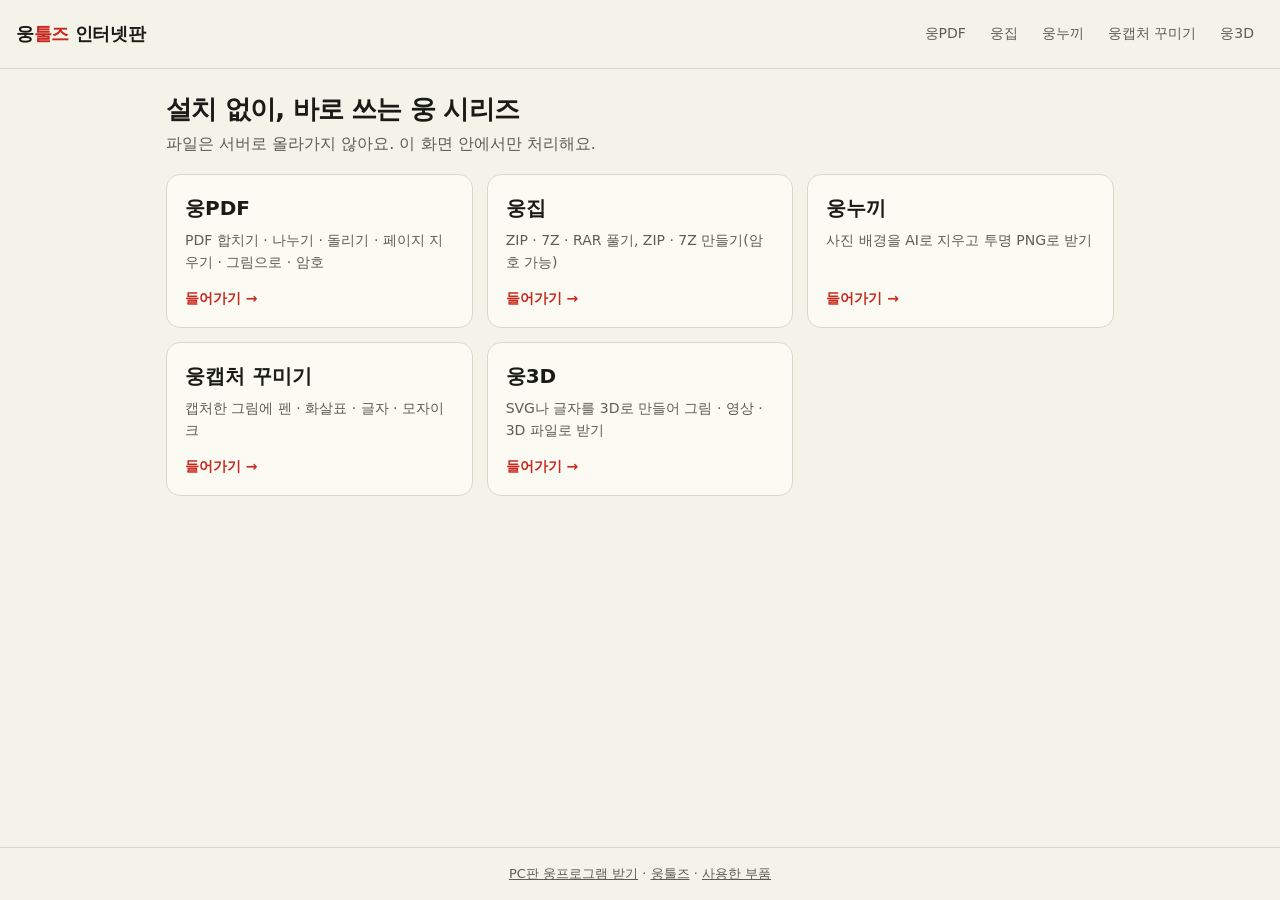
==== web/index.html @ c503edbd "웅 인터넷판(web/) 1차 공개: 웅PDF · 웅집 · 웅누끼 · 웅캡처 꾸미기 · 웅3D (빌드 결과만, 소스맵 없음) + 받기 페이지에 링크 한 줄" ====
<!doctype html>
<html lang="ko">
<head>
<meta charset="utf-8">
<meta name="viewport" content="width=device-width, initial-scale=1, viewport-fit=cover">
<title>웅 인터넷판 — PDF · 압축 · 누끼 · 캡처 꾸미기 · 3D | 웅툴즈</title>
<meta name="description" content="설치 없이 바로 쓰는 웅툴즈 인터넷판. PDF 합치기·나누기, 압축 풀기·만들기, 사진 배경 지우기, 캡처 꾸미기, SVG를 3D로. 파일은 서버로 올라가지 않아요.">
<link rel="canonical" href="https://joese0211.github.io/woong/web/">
<meta property="og:title" content="웅 인터넷판 — 설치 없이 바로 쓰는 도구 모음">
<meta property="og:description" content="PDF · 압축 · 누끼 · 캡처 꾸미기 · 3D. 파일은 서버로 올라가지 않아요.">
<meta property="og:type" content="website">
<meta property="og:url" content="https://joese0211.github.io/woong/web/">
<meta name="robots" content="index,follow">
<script type="application/ld+json">
{"@context":"https://schema.org","@type":"CollectionPage","name":"웅 인터넷판","url":"https://joese0211.github.io/woong/web/","description":"설치 없이 브라우저에서 바로 쓰는 웅툴즈 도구 모음","publisher":{"@type":"Organization","name":"웅툴즈(NEEDMADE)","url":"https://woongtools.com"},"hasPart":[{"@type":"WebApplication","name":"웅PDF","url":"https://joese0211.github.io/woong/web/pdf/"},{"@type":"WebApplication","name":"웅집","url":"https://joese0211.github.io/woong/web/zip/"},{"@type":"WebApplication","name":"웅누끼","url":"https://joese0211.github.io/woong/web/nukki/"},{"@type":"WebApplication","name":"웅캡처 꾸미기","url":"https://joese0211.github.io/woong/web/capture/"},{"@type":"WebApplication","name":"웅3D","url":"https://joese0211.github.io/woong/web/3d/"}]}
</script>
<link rel="icon" href="data:image/svg+xml,%3Csvg xmlns=%27http://www.w3.org/2000/svg%27 viewBox=%270 0 64 64%27%3E%3Crect width=%2764%27 height=%2764%27 rx=%2714%27 fill=%27%23C8291F%27/%3E%3Ctext x=%2732%27 y=%2745%27 font-size=%2740%27 font-weight=%27700%27 text-anchor=%27middle%27 fill=%27%23fff%27 font-family=%27sans-serif%27%3E%EC%9B%85%3C/text%3E%3C/svg%3E">
  <link rel="stylesheet" crossorigin href="./assets/style-DAj2b0-j.css">
</head>
<body>
<header class="top">
  <a class="brand" href="./">웅<b>툴즈</b> 인터넷판</a>
  <nav>
    <a href="pdf/">웅PDF</a><a href="zip/">웅집</a><a href="nukki/">웅누끼</a><a href="capture/">웅캡처 꾸미기</a><a href="3d/">웅3D</a>
  </nav>
</header>
<main>
  <h1>설치 없이, 바로 쓰는 웅 시리즈</h1>
  <p class="lead">파일은 서버로 올라가지 않아요. 이 화면 안에서만 처리해요.</p>
  <div class="cards">
    <a class="card" href="pdf/"><h2>웅PDF</h2><p>PDF 합치기 · 나누기 · 돌리기 · 페이지 지우기 · 그림으로 · 암호</p><span class="go">들어가기 →</span></a>
    <a class="card" href="zip/"><h2>웅집</h2><p>ZIP · 7Z · RAR 풀기, ZIP · 7Z 만들기(암호 가능)</p><span class="go">들어가기 →</span></a>
    <a class="card" href="nukki/"><h2>웅누끼</h2><p>사진 배경을 AI로 지우고 투명 PNG로 받기</p><span class="go">들어가기 →</span></a>
    <a class="card" href="capture/"><h2>웅캡처 꾸미기</h2><p>캡처한 그림에 펜 · 화살표 · 글자 · 모자이크</p><span class="go">들어가기 →</span></a>
    <a class="card" href="3d/"><h2>웅3D</h2><p>SVG나 글자를 3D로 만들어 그림 · 영상 · 3D 파일로 받기</p><span class="go">들어가기 →</span></a>
  </div>
</main>
<footer class="foot">
  <a href="https://joese0211.github.io/woong/" target="_blank" rel="noopener">PC판 웅프로그램 받기</a> · <a href="https://woongtools.com" target="_blank" rel="noopener">웅툴즈</a> · <a href="licenses.html">사용한 부품</a>
</footer>
</body>
</html>
---- web/assets/style-DAj2b0-j.css ----
:root{--bg:#f3f3e9;--card:#fbfbf4;--ink:#1a1a17;--sub:#5d5d55;--line:#d9d9cb;--red:#c8291f;--red-dk:#a21f17;--ok:#2a7a3b;--radius:14px}@media (prefers-color-scheme:dark){:root{--bg:#17171a;--card:#202024;--ink:#f1f0e8;--sub:#a7a69b;--line:#35353b;--red:#e8473c;--red-dk:#ff6a5e}}*{box-sizing:border-box}html{-webkit-text-size-adjust:100%}body{background:var(--bg);color:var(--ink);min-height:100vh;flex-direction:column;min-height:100dvh;margin:0;font-family:Pretendard,Malgun Gothic,Apple SD Gothic Neo,system-ui,sans-serif;line-height:1.55;display:flex}a{color:var(--red)}.top{border-bottom:1px solid var(--line);flex-wrap:wrap;justify-content:space-between;align-items:center;gap:12px;padding:12px 16px;display:flex}.brand{color:var(--ink);letter-spacing:-.02em;font-size:18px;font-weight:800;text-decoration:none}.brand b{color:var(--red)}.top nav{flex-wrap:wrap;gap:4px;display:flex}.top nav a{color:var(--sub);border-radius:8px;align-items:center;min-height:44px;padding:10px;font-size:14px;text-decoration:none;display:inline-flex}.top nav a:hover,.top nav a[aria-current=page]{color:var(--ink);background:var(--line)}main{flex:1;width:100%;max-width:980px;margin:0 auto;padding:20px 16px 40px}h1{letter-spacing:-.03em;margin:4px 0 6px;font-size:26px;line-height:1.25}.lead{color:var(--sub);margin:0 0 18px}.drop{border:2px dashed var(--line);border-radius:var(--radius);background:var(--card);text-align:center;cursor:pointer;padding:34px 16px;transition:border-color .15s,background .15s}.drop:hover,.drop.over{border-color:var(--red);background:color-mix(in srgb, var(--red) 6%, var(--card))}.drop:focus-visible{outline:3px solid var(--red);outline-offset:2px}.drop strong{margin-bottom:4px;font-size:18px;display:block}.drop span{color:var(--sub);font-size:14px}.drop.small{padding:16px}.btn{appearance:none;border:1px solid var(--line);background:var(--card);color:var(--ink);font:inherit;cursor:pointer;white-space:nowrap;border-radius:10px;justify-content:center;align-items:center;gap:6px;min-height:44px;padding:0 16px;font-size:15px;text-decoration:none;display:inline-flex}.btn:hover{border-color:var(--ink)}.btn:disabled{opacity:.45;cursor:not-allowed}.btn.primary{background:var(--red);color:#fff;border-color:var(--red);font-weight:700}.btn.primary:hover{background:var(--red-dk);border-color:var(--red-dk)}.btn.on{background:var(--ink);color:var(--bg);border-color:var(--ink)}.btn.sm{min-height:36px;padding:0 10px;font-size:13px}.bar{flex-wrap:wrap;align-items:center;gap:8px;margin:14px 0;display:flex}.bar .grow{flex:1}.msg{background:var(--card);border:1px solid var(--line);border-radius:10px;margin:12px 0;padding:10px 14px;font-size:14px}.msg.err{border-color:var(--red);color:var(--red-dk)}.msg.ok{border-color:var(--ok);color:var(--ok)}.msg:empty{display:none}.cards{grid-template-columns:repeat(auto-fill,minmax(250px,1fr));gap:14px;margin-top:18px;display:grid}.card{background:var(--card);border:1px solid var(--line);border-radius:var(--radius);color:var(--ink);flex-direction:column;gap:6px;padding:18px;text-decoration:none;display:flex}.card:hover{border-color:var(--red)}.card h2{margin:0;font-size:20px}.card p{color:var(--sub);flex:1;margin:0;font-size:14px}.card .go{color:var(--red);margin-top:8px;font-size:14px;font-weight:700}.thumbs{grid-template-columns:repeat(auto-fill,minmax(120px,1fr));gap:10px;margin-top:14px;display:grid}.thumb{background:var(--card);border:2px solid var(--line);text-align:center;cursor:grab;-webkit-user-select:none;user-select:none;touch-action:none;border-radius:10px;padding:6px;position:relative}.thumb.sel{border-color:var(--red)}.thumb.dragging{opacity:.4}.thumb canvas,.thumb img{background:#fff;border-radius:4px;max-width:100%;height:auto;margin:0 auto;display:block}.thumb small{color:var(--sub);margin-top:4px;font-size:12px;display:block}.list{border:1px solid var(--line);border-radius:var(--radius);background:var(--card);overflow:hidden}.list .row{border-bottom:1px solid var(--line);align-items:center;gap:10px;padding:10px 14px;font-size:14px;display:flex}.list .row:last-child{border-bottom:0}.list .row .nm{text-overflow:ellipsis;white-space:nowrap;flex:1;overflow:hidden}.list .row .sz{color:var(--sub);white-space:nowrap}.progress{background:var(--line);border-radius:99px;height:8px;margin:8px 0;overflow:hidden}.progress>i{background:var(--red);width:0;height:100%;transition:width .15s;display:block}.foot{border-top:1px solid var(--line);color:var(--sub);text-align:center;padding:16px;font-size:13px}.foot a{color:var(--sub)}.row-inline{flex-wrap:wrap;align-items:center;gap:8px;display:flex}input[type=text],input[type=password],input[type=number],select,textarea{font:inherit;border:1px solid var(--line);background:var(--card);min-height:44px;color:var(--ink);border-radius:10px;padding:0 12px;font-size:16px}textarea{padding:10px 12px}input[type=color]{border:1px solid var(--line);background:var(--card);border-radius:10px;width:44px;height:44px;padding:2px}input[type=range]{accent-color:var(--red);min-height:32px}label.f{color:var(--sub);flex-direction:column;gap:4px;font-size:13px;display:flex}.hide{display:none!important}.pcnote{color:var(--sub);margin:6px 0 16px;font-size:13px}@media (max-width:560px){h1{font-size:22px}.drop{padding:28px 12px}.btn{padding:0 12px}}
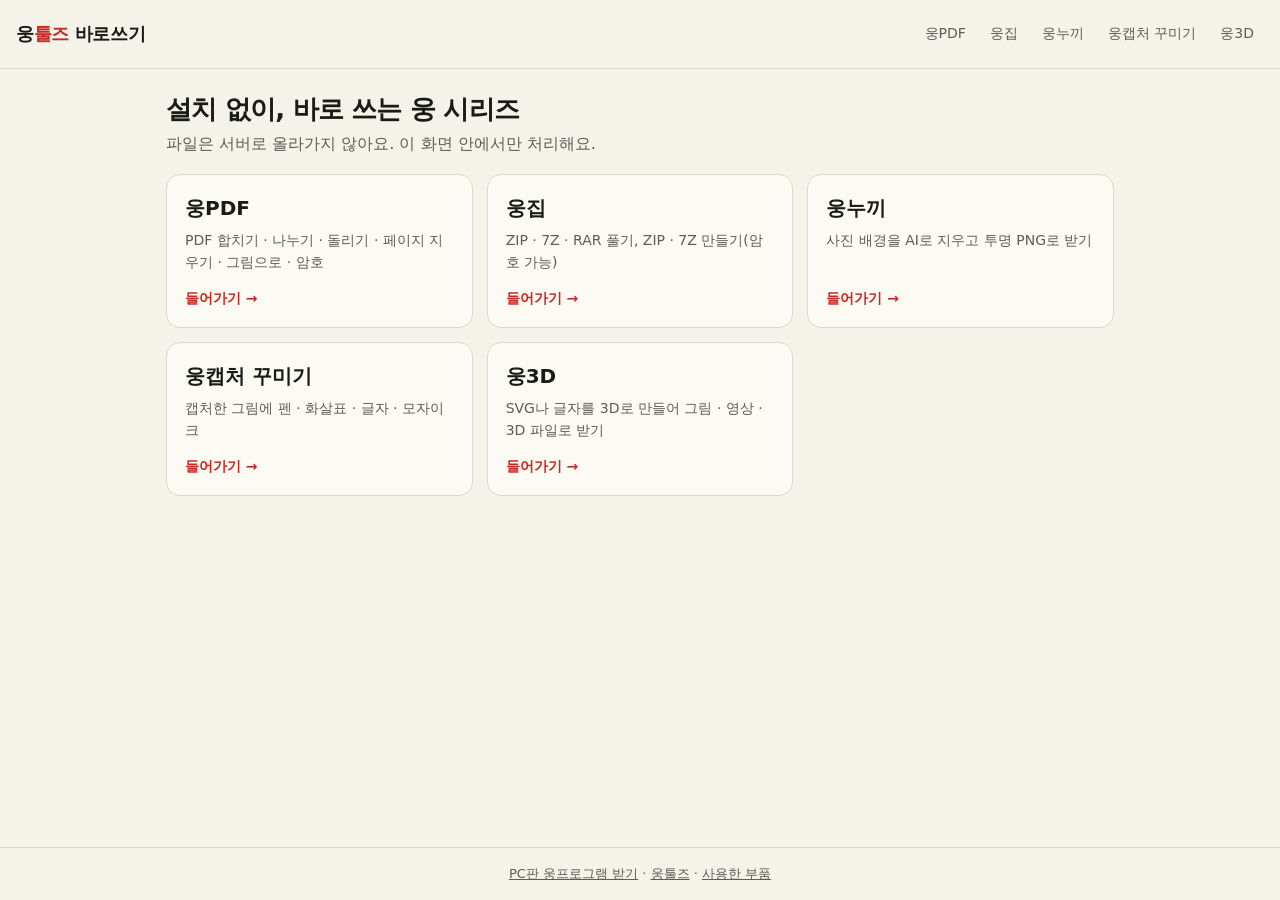
==== commit 74af8618: "인터넷판 이름 변경: '웅 인터넷판' → '웅툴즈 바로쓰기' (제목 · 머리글 · 메타 설명 · og · JSON-LD, 주소 그대로) (2026-11-18) Co-Authored" ====
--- a/web/index.html
+++ b/web/index.html
@@ -3,16 +3,16 @@
 <head>
 <meta charset="utf-8">
 <meta name="viewport" content="width=device-width, initial-scale=1, viewport-fit=cover">
-<title>웅 인터넷판 — PDF · 압축 · 누끼 · 캡처 꾸미기 · 3D | 웅툴즈</title>
-<meta name="description" content="설치 없이 바로 쓰는 웅툴즈 인터넷판. PDF 합치기·나누기, 압축 풀기·만들기, 사진 배경 지우기, 캡처 꾸미기, SVG를 3D로. 파일은 서버로 올라가지 않아요.">
+<title>웅툴즈 바로쓰기 — PDF · 압축 · 누끼 · 캡처 꾸미기 · 3D | 웅툴즈</title>
+<meta name="description" content="웅툴즈 바로쓰기는 설치 없이 인터넷 창에서 바로 쓰는 도구 모음이에요. PDF 합치기·나누기, 압축 풀기·만들기, 사진 배경 지우기, 캡처 꾸미기, SVG를 3D로. 파일은 서버로 올라가지 않아요.">
 <link rel="canonical" href="https://joese0211.github.io/woong/web/">
-<meta property="og:title" content="웅 인터넷판 — 설치 없이 바로 쓰는 도구 모음">
+<meta property="og:title" content="웅툴즈 바로쓰기 — 설치 없이 바로 쓰는 도구 모음">
 <meta property="og:description" content="PDF · 압축 · 누끼 · 캡처 꾸미기 · 3D. 파일은 서버로 올라가지 않아요.">
 <meta property="og:type" content="website">
 <meta property="og:url" content="https://joese0211.github.io/woong/web/">
 <meta name="robots" content="index,follow">
 <script type="application/ld+json">
-{"@context":"https://schema.org","@type":"CollectionPage","name":"웅 인터넷판","url":"https://joese0211.github.io/woong/web/","description":"설치 없이 브라우저에서 바로 쓰는 웅툴즈 도구 모음","publisher":{"@type":"Organization","name":"웅툴즈(NEEDMADE)","url":"https://woongtools.com"},"hasPart":[{"@type":"WebApplication","name":"웅PDF","url":"https://joese0211.github.io/woong/web/pdf/"},{"@type":"WebApplication","name":"웅집","url":"https://joese0211.github.io/woong/web/zip/"},{"@type":"WebApplication","name":"웅누끼","url":"https://joese0211.github.io/woong/web/nukki/"},{"@type":"WebApplication","name":"웅캡처 꾸미기","url":"https://joese0211.github.io/woong/web/capture/"},{"@type":"WebApplication","name":"웅3D","url":"https://joese0211.github.io/woong/web/3d/"}]}
+{"@context":"https://schema.org","@type":"CollectionPage","name":"웅툴즈 바로쓰기","url":"https://joese0211.github.io/woong/web/","description":"설치 없이 브라우저에서 바로 쓰는 웅툴즈 도구 모음","publisher":{"@type":"Organization","name":"웅툴즈(NEEDMADE)","url":"https://woongtools.com"},"hasPart":[{"@type":"WebApplication","name":"웅PDF","url":"https://joese0211.github.io/woong/web/pdf/"},{"@type":"WebApplication","name":"웅집","url":"https://joese0211.github.io/woong/web/zip/"},{"@type":"WebApplication","name":"웅누끼","url":"https://joese0211.github.io/woong/web/nukki/"},{"@type":"WebApplication","name":"웅캡처 꾸미기","url":"https://joese0211.github.io/woong/web/capture/"},{"@type":"WebApplication","name":"웅3D","url":"https://joese0211.github.io/woong/web/3d/"}]}
 </script>
 <link rel="icon" href="data:image/svg+xml,%3Csvg xmlns=%27http://www.w3.org/2000/svg%27 viewBox=%270 0 64 64%27%3E%3Crect width=%2764%27 height=%2764%27 rx=%2714%27 fill=%27%23C8291F%27/%3E%3Ctext x=%2732%27 y=%2745%27 font-size=%2740%27 font-weight=%27700%27 text-anchor=%27middle%27 fill=%27%23fff%27 font-family=%27sans-serif%27%3E%EC%9B%85%3C/text%3E%3C/svg%3E"> 
@@ -20,7 +20,7 @@
 </head>
 <body>
 <header class="top">
-  <a class="brand" href="./">웅<b>툴즈</b> 인터넷판</a>
+  <a class="brand" href="./">웅<b>툴즈</b> 바로쓰기</a>
   <nav>
     <a href="pdf/">웅PDF</a><a href="zip/">웅집</a><a href="nukki/">웅누끼</a><a href="capture/">웅캡처 꾸미기</a><a href="3d/">웅3D</a>
   </nav>
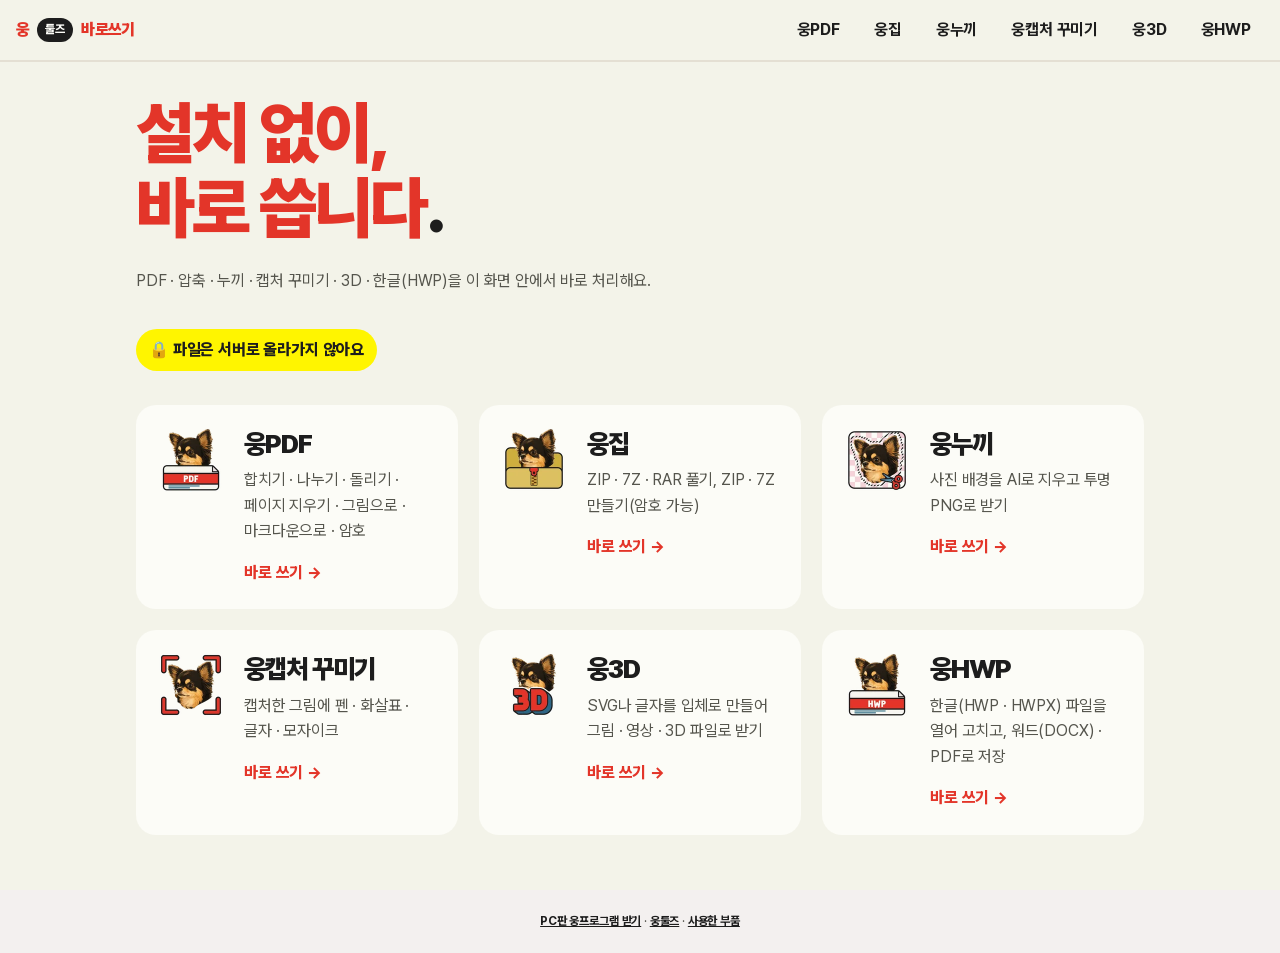
==== commit 51807587: "웅툴즈 바로쓰기: 웅HWP 새 도구(한글 HWP · HWPX 열기 · 고치기 · DOCX/PDF 저장) · 웅PDF 마크다운 변환 · 이름 '웅툴즈 바로쓰기' 화면 반영 · 카드 " ====
--- a/web/index.html
+++ b/web/index.html
@@ -1,43 +1,44 @@
-<!doctype html>
-<html lang="ko">
-<head>
-<meta charset="utf-8">
-<meta name="viewport" content="width=device-width, initial-scale=1, viewport-fit=cover">
-<title>웅툴즈 바로쓰기 — PDF · 압축 · 누끼 · 캡처 꾸미기 · 3D | 웅툴즈</title>
-<meta name="description" content="웅툴즈 바로쓰기는 설치 없이 인터넷 창에서 바로 쓰는 도구 모음이에요. PDF 합치기·나누기, 압축 풀기·만들기, 사진 배경 지우기, 캡처 꾸미기, SVG를 3D로. 파일은 서버로 올라가지 않아요.">
-<link rel="canonical" href="https://joese0211.github.io/woong/web/">
-<meta property="og:title" content="웅툴즈 바로쓰기 — 설치 없이 바로 쓰는 도구 모음">
-<meta property="og:description" content="PDF · 압축 · 누끼 · 캡처 꾸미기 · 3D. 파일은 서버로 올라가지 않아요.">
-<meta property="og:type" content="website">
-<meta property="og:url" content="https://joese0211.github.io/woong/web/">
-<meta name="robots" content="index,follow">
-<script type="application/ld+json">
-{"@context":"https://schema.org","@type":"CollectionPage","name":"웅툴즈 바로쓰기","url":"https://joese0211.github.io/woong/web/","description":"설치 없이 브라우저에서 바로 쓰는 웅툴즈 도구 모음","publisher":{"@type":"Organization","name":"웅툴즈(NEEDMADE)","url":"https://woongtools.com"},"hasPart":[{"@type":"WebApplication","name":"웅PDF","url":"https://joese0211.github.io/woong/web/pdf/"},{"@type":"WebApplication","name":"웅집","url":"https://joese0211.github.io/woong/web/zip/"},{"@type":"WebApplication","name":"웅누끼","url":"https://joese0211.github.io/woong/web/nukki/"},{"@type":"WebApplication","name":"웅캡처 꾸미기","url":"https://joese0211.github.io/woong/web/capture/"},{"@type":"WebApplication","name":"웅3D","url":"https://joese0211.github.io/woong/web/3d/"}]}
-</script>
-<link rel="icon" href="data:image/svg+xml,%3Csvg xmlns=%27http://www.w3.org/2000/svg%27 viewBox=%270 0 64 64%27%3E%3Crect width=%2764%27 height=%2764%27 rx=%2714%27 fill=%27%23C8291F%27/%3E%3Ctext x=%2732%27 y=%2745%27 font-size=%2740%27 font-weight=%27700%27 text-anchor=%27middle%27 fill=%27%23fff%27 font-family=%27sans-serif%27%3E%EC%9B%85%3C/text%3E%3C/svg%3E">-
-  <link rel="stylesheet" crossorigin href="./assets/style-DAj2b0-j.css">
-</head>
-<body>
-<header class="top">
-  <a class="brand" href="./">웅<b>툴즈</b> 바로쓰기</a>
-  <nav>
-    <a href="pdf/">웅PDF</a><a href="zip/">웅집</a><a href="nukki/">웅누끼</a><a href="capture/">웅캡처 꾸미기</a><a href="3d/">웅3D</a>
-  </nav>
-</header>
-<main>
-  <h1>설치 없이, 바로 쓰는 웅 시리즈</h1>
-  <p class="lead">파일은 서버로 올라가지 않아요. 이 화면 안에서만 처리해요.</p>
-  <div class="cards">
-    <a class="card" href="pdf/"><h2>웅PDF</h2><p>PDF 합치기 · 나누기 · 돌리기 · 페이지 지우기 · 그림으로 · 암호</p><span class="go">들어가기 →</span></a>
-    <a class="card" href="zip/"><h2>웅집</h2><p>ZIP · 7Z · RAR 풀기, ZIP · 7Z 만들기(암호 가능)</p><span class="go">들어가기 →</span></a>
-    <a class="card" href="nukki/"><h2>웅누끼</h2><p>사진 배경을 AI로 지우고 투명 PNG로 받기</p><span class="go">들어가기 →</span></a>
-    <a class="card" href="capture/"><h2>웅캡처 꾸미기</h2><p>캡처한 그림에 펜 · 화살표 · 글자 · 모자이크</p><span class="go">들어가기 →</span></a>
-    <a class="card" href="3d/"><h2>웅3D</h2><p>SVG나 글자를 3D로 만들어 그림 · 영상 · 3D 파일로 받기</p><span class="go">들어가기 →</span></a>
-  </div>
-</main>
-<footer class="foot">
-  <a href="https://joese0211.github.io/woong/" target="_blank" rel="noopener">PC판 웅프로그램 받기</a> · <a href="https://woongtools.com" target="_blank" rel="noopener">웅툴즈</a> · <a href="licenses.html">사용한 부품</a>
-</footer>
-</body>
-</html>
+<!doctype html>
+<html lang="ko">
+<head>
+<meta charset="utf-8">
+<meta name="viewport" content="width=device-width, initial-scale=1, viewport-fit=cover">
+<title>웅툴즈 바로쓰기 — PDF · 압축 · 누끼 · 캡처 꾸미기 · 3D · 한글(HWP) | 웅툴즈</title>
+<meta name="description" content="웅툴즈 바로쓰기는 설치 없이 인터넷 창에서 바로 쓰는 도구 모음이에요. PDF 합치기·나누기, 압축 풀기·만들기, 사진 배경 지우기, 캡처 꾸미기, SVG를 3D로, 한글(HWP) 열어 고치기. 파일은 서버로 올라가지 않아요.">
+<link rel="canonical" href="https://joese0211.github.io/woong/web/">
+<meta property="og:title" content="웅툴즈 바로쓰기 — 설치 없이 바로 쓰는 도구 모음">
+<meta property="og:description" content="PDF · 압축 · 누끼 · 캡처 꾸미기 · 3D. 파일은 서버로 올라가지 않아요.">
+<meta property="og:type" content="website">
+<meta property="og:url" content="https://joese0211.github.io/woong/web/">
+<meta name="robots" content="index,follow">
+<script type="application/ld+json">
+{"@context":"https://schema.org","@type":"CollectionPage","name":"웅툴즈 바로쓰기","url":"https://joese0211.github.io/woong/web/","description":"설치 없이 브라우저에서 바로 쓰는 웅툴즈 도구 모음","publisher":{"@type":"Organization","name":"웅툴즈(NEEDMADE)","url":"https://woongtools.com"},"hasPart":[{"@type":"WebApplication","name":"웅PDF","url":"https://joese0211.github.io/woong/web/pdf/"},{"@type":"WebApplication","name":"웅집","url":"https://joese0211.github.io/woong/web/zip/"},{"@type":"WebApplication","name":"웅누끼","url":"https://joese0211.github.io/woong/web/nukki/"},{"@type":"WebApplication","name":"웅캡처 꾸미기","url":"https://joese0211.github.io/woong/web/capture/"},{"@type":"WebApplication","name":"웅3D","url":"https://joese0211.github.io/woong/web/3d/"},{"@type":"WebApplication","name":"웅HWP","url":"https://joese0211.github.io/woong/web/hwp/"}]}
+</script>
+<link rel="icon" href="data:image/svg+xml,%3Csvg xmlns=%27http://www.w3.org/2000/svg%27 viewBox=%270 0 64 64%27%3E%3Crect width=%2764%27 height=%2764%27 rx=%2714%27 fill=%27%23C8291F%27/%3E%3Ctext x=%2732%27 y=%2745%27 font-size=%2740%27 font-weight=%27700%27 text-anchor=%27middle%27 fill=%27%23fff%27 font-family=%27sans-serif%27%3E%EC%9B%85%3C/text%3E%3C/svg%3E">
+  <link rel="stylesheet" crossorigin href="./assets/style-RnyqhuOU.css">
+</head>
+<body>
+<header class="top">
+  <a class="brand" href="./">웅<b>툴즈</b> 바로쓰기</a>
+  <nav>
+    <a href="pdf/">웅PDF</a><a href="zip/">웅집</a><a href="nukki/">웅누끼</a><a href="capture/">웅캡처 꾸미기</a><a href="3d/">웅3D</a><a href="hwp/">웅HWP</a>
+  </nav>
+</header>
+<main>
+  <h1 class="hero">설치 없이,<br>바로 씁니다<span class="dot">.</span></h1>
+  <p class="lead">PDF · 압축 · 누끼 · 캡처 꾸미기 · 3D · 한글(HWP)을 이 화면 안에서 바로 처리해요.</p>
+  <p class="safe">🔒 파일은 서버로 올라가지 않아요</p>
+  <div class="cards">
+    <a class="card" href="pdf/"><img class="ico" src="./assets/pdf-D3fPzVLH.webp" alt="" width="64" height="64"><h2>웅PDF</h2><p>합치기 · 나누기 · 돌리기 · 페이지 지우기 · 그림으로 · 마크다운으로 · 암호</p><span class="go">바로 쓰기 →</span></a>
+    <a class="card" href="zip/"><img class="ico" src="./assets/zip-oIXSUVWg.webp" alt="" width="64" height="64"><h2>웅집</h2><p>ZIP · 7Z · RAR 풀기, ZIP · 7Z 만들기(암호 가능)</p><span class="go">바로 쓰기 →</span></a>
+    <a class="card" href="nukki/"><img class="ico" src="./assets/nukki-DXpkv0cP.webp" alt="" width="64" height="64"><h2>웅누끼</h2><p>사진 배경을 AI로 지우고 투명 PNG로 받기</p><span class="go">바로 쓰기 →</span></a>
+    <a class="card" href="capture/"><img class="ico" src="./assets/capture-CKi9Hq84.webp" alt="" width="64" height="64"><h2>웅캡처 꾸미기</h2><p>캡처한 그림에 펜 · 화살표 · 글자 · 모자이크</p><span class="go">바로 쓰기 →</span></a>
+    <a class="card" href="3d/"><img class="ico" src="./assets/3d-gIA4G-uK.webp" alt="" width="64" height="64"><h2>웅3D</h2><p>SVG나 글자를 입체로 만들어 그림 · 영상 · 3D 파일로 받기</p><span class="go">바로 쓰기 →</span></a>
+    <a class="card" href="hwp/"><img class="ico" src="./assets/hwp-CBKcvtUM.webp" alt="" width="64" height="64"><h2>웅HWP</h2><p>한글(HWP · HWPX) 파일을 열어 고치고, 워드(DOCX) · PDF로 저장</p><span class="go">바로 쓰기 →</span></a>
+  </div>
+</main>
+<footer class="foot">
+  <a href="https://joese0211.github.io/woong/" target="_blank" rel="noopener">PC판 웅프로그램 받기</a> · <a href="https://woongtools.com" target="_blank" rel="noopener">웅툴즈</a> · <a href="licenses.html">사용한 부품</a>
+</footer>
+</body>
+</html>
--- a/web/assets/style-RnyqhuOU.css
+++ b/web/assets/style-RnyqhuOU.css
@@ -0,0 +1 @@
+@font-face{font-family:Pretendard Variable;font-style:normal;font-display:swap;font-weight:45 920;src:url(./PretendardVariable.subset.0-BHUkWNFR.woff2)format("woff2-variations");unicode-range:U+F9CA-FA0B,U+FF03-FF05,U+FF07,U+FF0A-FF0B,U+FF0D-FF19,U+FF1B,U+FF1D,U+FF20-FF5B,U+FF5D,U+FFE0-FFE3,U+FFE5-FFE6}@font-face{font-family:Pretendard Variable;font-style:normal;font-display:swap;font-weight:45 920;src:url(./PretendardVariable.subset.1-C-__qv6_.woff2)format("woff2-variations");unicode-range:U+D723-D728,U+D72A-D733,U+D735-D748,U+D74A-D74F,U+D752-D753,U+D755-D757,U+D75A-D75F,U+D762-D764,U+D766-D768,U+D76A-D76B,U+D76D-D76F,U+D771-D787,U+D789-D78B,U+D78D-D78F,U+D791-D797,U+D79A,U+D79C,U+D79E-D7A3,U+F900-F909,U+F90B-F92E}@font-face{font-family:Pretendard Variable;font-style:normal;font-display:swap;font-weight:45 920;src:url(./PretendardVariable.subset.2-dCZkyKLw.woff2)format("woff2-variations");unicode-range:U+D679-D68B,U+D68E-D69E,U+D6A0,U+D6A2-D6A7,U+D6A9-D6C3,U+D6C6-D6C7,U+D6C9-D6CB,U+D6CD-D6D3,U+D6D5-D6D6,U+D6D8-D6E3,U+D6E5-D6E7,U+D6E9-D6FB,U+D6FD-D717,U+D719-D71F,U+D721-D722}@font-face{font-family:Pretendard Variable;font-style:normal;font-display:swap;font-weight:45 920;src:url(./PretendardVariable.subset.3-Dqw33sf4.woff2)format("woff2-variations");unicode-range:U+D5BC-D5C7,U+D5CA-D5CB,U+D5CD-D5CF,U+D5D1-D5D7,U+D5D9-D5DA,U+D5DC,U+D5DE-D5E3,U+D5E6-D5E7,U+D5E9-D5EB,U+D5ED-D5F6,U+D5F8,U+D5FA-D5FF,U+D602-D603,U+D605-D607,U+D609-D60F,U+D612-D613,U+D616-D61B,U+D61D-D637,U+D63A-D63B,U+D63D-D63F,U+D641-D647,U+D64A-D64C,U+D64E-D653,U+D656-D657,U+D659-D65B,U+D65D-D666,U+D668,U+D66A-D678}@font-face{font-family:Pretendard Variable;font-style:normal;font-display:swap;font-weight:45 920;src:url(./PretendardVariable.subset.4-Bvh2YGoc.woff2)format("woff2-variations");unicode-range:U+D507,U+D509-D50B,U+D50D-D513,U+D515-D53B,U+D53E-D53F,U+D541-D543,U+D545-D54C,U+D54E,U+D550,U+D552-D557,U+D55A-D55B,U+D55D-D55F,U+D561-D564,U+D566-D567,U+D56A,U+D56C,U+D56E-D573,U+D576-D577,U+D579-D583,U+D585-D586,U+D58A-D5A4,U+D5A6-D5BB}@font-face{font-family:Pretendard Variable;font-style:normal;font-display:swap;font-weight:45 920;src:url(./PretendardVariable.subset.5-K_MNGNCe.woff2)format("woff2-variations");unicode-range:U+D464-D477,U+D47A-D47B,U+D47D-D47F,U+D481-D487,U+D489-D48A,U+D48C,U+D48E-D4E7,U+D4E9-D503,U+D505-D506}@font-face{font-family:Pretendard Variable;font-style:normal;font-display:swap;font-weight:45 920;src:url(./PretendardVariable.subset.6-Bxhohlcm.woff2)format("woff2-variations");unicode-range:U+D3BF-D3C7,U+D3CA-D3CF,U+D3D1-D3EB,U+D3EE-D3EF,U+D3F1-D3F3,U+D3F5-D3FB,U+D3FD-D400,U+D402-D45B,U+D45D-D463}@font-face{font-family:Pretendard Variable;font-style:normal;font-display:swap;font-weight:45 920;src:url(./PretendardVariable.subset.7-E2HaA55t.woff2)format("woff2-variations");unicode-range:U+D2FF,U+D302-D304,U+D306-D30B,U+D30F,U+D311-D313,U+D315-D31B,U+D31E,U+D322-D324,U+D326-D327,U+D32A-D32B,U+D32D-D32F,U+D331-D337,U+D339-D33C,U+D33E-D37B,U+D37E-D37F,U+D381-D383,U+D385-D38B,U+D38E-D390,U+D392-D397,U+D39A-D39B,U+D39D-D39F,U+D3A1-D3A7,U+D3A9-D3AA,U+D3AC,U+D3AE-D3B3,U+D3B5-D3B7,U+D3B9-D3BB,U+D3BD-D3BE}@font-face{font-family:Pretendard Variable;font-style:normal;font-display:swap;font-weight:45 920;src:url(./PretendardVariable.subset.8-CRbJhhyA.woff2)format("woff2-variations");unicode-range:U+D257-D27F,U+D281-D29B,U+D29D-D29F,U+D2A1-D2AB,U+D2AD-D2B7,U+D2BA-D2BB,U+D2BD-D2BF,U+D2C1-D2C7,U+D2C9-D2EF,U+D2F2-D2F3,U+D2F5-D2F7,U+D2F9-D2FE}@font-face{font-family:Pretendard Variable;font-style:normal;font-display:swap;font-weight:45 920;src:url(./PretendardVariable.subset.9-Btb3bmS6.woff2)format("woff2-variations");unicode-range:U+D1B4,U+D1B6-D1F3,U+D1F5-D22B,U+D22E-D22F,U+D231-D233,U+D235-D23B,U+D23D-D240,U+D242-D256}@font-face{font-family:Pretendard Variable;font-style:normal;font-display:swap;font-weight:45 920;src:url(./PretendardVariable.subset.10-DzSWztS8.woff2)format("woff2-variations");unicode-range:U+D105-D12F,U+D132-D133,U+D135-D137,U+D139-D13F,U+D141-D142,U+D144,U+D146-D14B,U+D14E-D14F,U+D151-D153,U+D155-D15B,U+D15E-D187,U+D189-D19F,U+D1A2-D1A3,U+D1A5-D1A7,U+D1A9-D1AF,U+D1B2-D1B3}@font-face{font-family:Pretendard Variable;font-style:normal;font-display:swap;font-weight:45 920;src:url(./PretendardVariable.subset.11-CqVmlKJn.woff2)format("woff2-variations");unicode-range:U+D04B-D04F,U+D051-D057,U+D059-D06B,U+D06D-D06F,U+D071-D073,U+D075-D07B,U+D07E-D0A3,U+D0A6-D0A7,U+D0A9-D0AB,U+D0AD-D0B3,U+D0B6,U+D0B8,U+D0BA-D0BF,U+D0C2-D0C3,U+D0C5-D0C7,U+D0C9-D0CF,U+D0D2,U+D0D6-D0DB,U+D0DE-D0DF,U+D0E1-D0E3,U+D0E5-D0EB,U+D0EE-D0F0,U+D0F2-D104}@font-face{font-family:Pretendard Variable;font-style:normal;font-display:swap;font-weight:45 920;src:url(./PretendardVariable.subset.12-BHuZSgT0.woff2)format("woff2-variations");unicode-range:U+CFA2-CFC3,U+CFC5-CFDF,U+CFE2-CFE3,U+CFE5-CFE7,U+CFE9-CFF4,U+CFF6-CFFB,U+CFFD-CFFF,U+D001-D003,U+D005-D017,U+D019-D033,U+D036-D037,U+D039-D03B,U+D03D-D04A}@font-face{font-family:Pretendard Variable;font-style:normal;font-display:swap;font-weight:45 920;src:url(./PretendardVariable.subset.13-C42mj_j2.woff2)format("woff2-variations");unicode-range:U+CEF0-CEF3,U+CEF6,U+CEF9-CEFF,U+CF01-CF03,U+CF05-CF07,U+CF09-CF0F,U+CF11-CF12,U+CF14-CF1B,U+CF1D-CF1F,U+CF21-CF2F,U+CF31-CF53,U+CF56-CF57,U+CF59-CF5B,U+CF5D-CF63,U+CF66,U+CF68,U+CF6A-CF6F,U+CF71-CF84,U+CF86-CF8B,U+CF8D-CFA1}@font-face{font-family:Pretendard Variable;font-style:normal;font-display:swap;font-weight:45 920;src:url(./PretendardVariable.subset.14-Bl512uUX.woff2)format("woff2-variations");unicode-range:U+CE3C-CE57,U+CE5A-CE5B,U+CE5D-CE5F,U+CE61-CE67,U+CE6A,U+CE6C,U+CE6E-CE73,U+CE76-CE77,U+CE79-CE7B,U+CE7D-CE83,U+CE85-CE88,U+CE8A-CE8F,U+CE91-CE93,U+CE95-CE97,U+CE99-CE9F,U+CEA2,U+CEA4-CEAB,U+CEAD-CEE3,U+CEE6-CEE7,U+CEE9-CEEB,U+CEED-CEEF}@font-face{font-family:Pretendard Variable;font-style:normal;font-display:swap;font-weight:45 920;src:url(./PretendardVariable.subset.15-D04iXIE3.woff2)format("woff2-variations");unicode-range:U+CD92-CD93,U+CD96-CD97,U+CD99-CD9B,U+CD9D-CDA3,U+CDA6-CDA8,U+CDAA-CDAF,U+CDB1-CDC3,U+CDC5-CDCB,U+CDCD-CDE7,U+CDE9-CE03,U+CE05-CE1F,U+CE22-CE34,U+CE36-CE3B}@font-face{font-family:Pretendard Variable;font-style:normal;font-display:swap;font-weight:45 920;src:url(./PretendardVariable.subset.16-BQUnS2GX.woff2)format("woff2-variations");unicode-range:U+CCEF-CD07,U+CD0A-CD0B,U+CD0D-CD1A,U+CD1C,U+CD1E-CD2B,U+CD2D-CD5B,U+CD5D-CD77,U+CD79-CD91}@font-face{font-family:Pretendard Variable;font-style:normal;font-display:swap;font-weight:45 920;src:url(./PretendardVariable.subset.17-BfZSA-Xc.woff2)format("woff2-variations");unicode-range:U+CC3F-CC43,U+CC46-CC47,U+CC49-CC4B,U+CC4D-CC53,U+CC55-CC58,U+CC5A-CC5F,U+CC61-CC97,U+CC9A-CC9B,U+CC9D-CC9F,U+CCA1-CCA7,U+CCAA,U+CCAC,U+CCAE-CCB3,U+CCB6-CCB7,U+CCB9-CCBB,U+CCBD-CCCF,U+CCD1-CCE3,U+CCE5-CCEE}@font-face{font-family:Pretendard Variable;font-style:normal;font-display:swap;font-weight:45 920;src:url(./PretendardVariable.subset.18-CwAxMC3C.woff2)format("woff2-variations");unicode-range:U+CB91-CBD3,U+CBD5-CBE3,U+CBE5-CC0B,U+CC0E-CC0F,U+CC11-CC13,U+CC15-CC1B,U+CC1D-CC20,U+CC23-CC27,U+CC2A-CC2B,U+CC2D,U+CC2F,U+CC31-CC37,U+CC3A,U+CC3C}@font-face{font-family:Pretendard Variable;font-style:normal;font-display:swap;font-weight:45 920;src:url(./PretendardVariable.subset.19-CJu4Zcdo.woff2)format("woff2-variations");unicode-range:U+CAF4-CB47,U+CB4A-CB90}@font-face{font-family:Pretendard Variable;font-style:normal;font-display:swap;font-weight:45 920;src:url(./PretendardVariable.subset.20-Ig1-z3n5.woff2)format("woff2-variations");unicode-range:U+CA4A-CA4B,U+CA4E-CA4F,U+CA51-CA53,U+CA55-CA5B,U+CA5D-CA60,U+CA62-CA83,U+CA85-CABB,U+CABE-CABF,U+CAC1-CAC3,U+CAC5-CACB,U+CACD-CAD0,U+CAD2,U+CAD4-CAD8,U+CADA-CAF3}@font-face{font-family:Pretendard Variable;font-style:normal;font-display:swap;font-weight:45 920;src:url(./PretendardVariable.subset.21-yKPEdLXC.woff2)format("woff2-variations");unicode-range:U+C996-C997,U+C99A-C99C,U+C99E-C9BF,U+C9C2-C9C3,U+C9C5-C9C7,U+C9C9-C9CF,U+C9D2,U+C9D4,U+C9D7-C9D8,U+C9DB,U+C9DE-C9DF,U+C9E1-C9E3,U+C9E5-C9E6,U+C9E8-C9EB,U+C9EE-C9F0,U+C9F2-C9F7,U+C9F9-CA0B,U+CA0D-CA28,U+CA2A-CA49}@font-face{font-family:Pretendard Variable;font-style:normal;font-display:swap;font-weight:45 920;src:url(./PretendardVariable.subset.22-CSqxKoOs.woff2)format("woff2-variations");unicode-range:U+C8E9-C8F4,U+C8F6-C8FB,U+C8FE-C8FF,U+C901-C903,U+C905-C90B,U+C90E-C910,U+C912-C917,U+C919-C92B,U+C92D-C94F,U+C951-C953,U+C955-C96B,U+C96D-C973,U+C975-C987,U+C98A-C98B,U+C98D-C98F,U+C991-C995}@font-face{font-family:Pretendard Variable;font-style:normal;font-display:swap;font-weight:45 920;src:url(./PretendardVariable.subset.23-DK80wi0t.woff2)format("woff2-variations");unicode-range:U+C841-C84B,U+C84D-C86F,U+C872-C873,U+C875-C877,U+C879-C87F,U+C882-C884,U+C887-C88A,U+C88D-C8C3,U+C8C5-C8DF,U+C8E1-C8E8}@font-face{font-family:Pretendard Variable;font-style:normal;font-display:swap;font-weight:45 920;src:url(./PretendardVariable.subset.24-CmkE8Q8D.woff2)format("woff2-variations");unicode-range:U+C779-C77B,U+C77E-C782,U+C786,U+C78B,U+C78D,U+C78F,U+C792-C793,U+C795,U+C797,U+C799-C79F,U+C7A2,U+C7A7-C7AB,U+C7AE-C7BB,U+C7BD-C7C0,U+C7C2-C7C7,U+C7C9-C7DC,U+C7DE-C7FF,U+C802-C803,U+C805-C807,U+C809,U+C80B-C80F,U+C812,U+C814,U+C817-C81B,U+C81E-C81F,U+C821-C823,U+C825-C82E,U+C830-C837,U+C839-C83B,U+C83D-C840}@font-face{font-family:Pretendard Variable;font-style:normal;font-display:swap;font-weight:45 920;src:url(./PretendardVariable.subset.25-CsoWBIZB.woff2)format("woff2-variations");unicode-range:U+C6BB-C6BF,U+C6C2,U+C6C4,U+C6C6-C6CB,U+C6CE-C6CF,U+C6D1-C6D3,U+C6D5-C6DB,U+C6DD-C6DF,U+C6E1-C6E7,U+C6E9-C6EB,U+C6ED-C6EF,U+C6F1-C6F8,U+C6FA-C703,U+C705-C707,U+C709-C70B,U+C70D-C716,U+C718,U+C71A-C71F,U+C722-C723,U+C725-C727,U+C729-C734,U+C736-C73B,U+C73E-C73F,U+C741-C743,U+C745-C74B,U+C74E-C750,U+C752-C757,U+C759-C773,U+C776-C777}@font-face{font-family:Pretendard Variable;font-style:normal;font-display:swap;font-weight:45 920;src:url(./PretendardVariable.subset.26-Sozl8dw8.woff2)format("woff2-variations");unicode-range:U+C5F5-C5FB,U+C5FE,U+C602-C605,U+C607,U+C609-C60F,U+C611-C61A,U+C61C-C623,U+C626-C627,U+C629-C62B,U+C62D,U+C62F-C632,U+C636,U+C638,U+C63A-C63F,U+C642-C643,U+C645-C647,U+C649-C652,U+C656-C65B,U+C65D-C65F,U+C661-C663,U+C665-C677,U+C679-C67B,U+C67D-C693,U+C696-C697,U+C699-C69B,U+C69D-C6A3,U+C6A6,U+C6A8,U+C6AA-C6AF,U+C6B2-C6B3,U+C6B5-C6B7,U+C6B9-C6BA}@font-face{font-family:Pretendard Variable;font-style:normal;font-display:swap;font-weight:45 920;src:url(./PretendardVariable.subset.27-CT6nuW9L.woff2)format("woff2-variations");unicode-range:U+C517-C527,U+C52A-C52B,U+C52D-C52F,U+C531-C538,U+C53A,U+C53C,U+C53E-C543,U+C546-C547,U+C54B,U+C54D-C552,U+C556,U+C55A-C55B,U+C55D,U+C55F,U+C562-C563,U+C565-C567,U+C569-C56F,U+C572,U+C574,U+C576-C57B,U+C57E-C57F,U+C581-C583,U+C585-C586,U+C588-C58B,U+C58E,U+C590,U+C592-C596,U+C599-C5B3,U+C5B6-C5B7,U+C5BA,U+C5BE-C5C3,U+C5CA-C5CB,U+C5CD,U+C5CF,U+C5D2-C5D3,U+C5D5-C5D7,U+C5D9-C5DF,U+C5E1-C5E2,U+C5E4,U+C5E6-C5EB,U+C5EF,U+C5F1-C5F3}@font-face{font-family:Pretendard Variable;font-style:normal;font-display:swap;font-weight:45 920;src:url(./PretendardVariable.subset.28-CpO0Y96p.woff2)format("woff2-variations");unicode-range:U+C475-C4EF,U+C4F2-C4F3,U+C4F5-C4F7,U+C4F9-C4FF,U+C502-C50B,U+C50D-C516}@font-face{font-family:Pretendard Variable;font-style:normal;font-display:swap;font-weight:45 920;src:url(./PretendardVariable.subset.29-D6hjrUWm.woff2)format("woff2-variations");unicode-range:U+C3D0-C3D7,U+C3DA-C3DB,U+C3DD-C3DE,U+C3E1-C3EC,U+C3EE-C3F3,U+C3F5-C42B,U+C42D-C463,U+C466-C474}@font-face{font-family:Pretendard Variable;font-style:normal;font-display:swap;font-weight:45 920;src:url(./PretendardVariable.subset.30-CWDM1c0J.woff2)format("woff2-variations");unicode-range:U+C32B-C367,U+C36A-C36B,U+C36D-C36F,U+C371-C377,U+C37A-C37B,U+C37E-C383,U+C385-C387,U+C389-C3CF}@font-face{font-family:Pretendard Variable;font-style:normal;font-display:swap;font-weight:45 920;src:url(./PretendardVariable.subset.31-CdmyZ5mm.woff2)format("woff2-variations");unicode-range:U+C26A-C26B,U+C26D-C26F,U+C271-C273,U+C275-C27B,U+C27E-C287,U+C289-C28F,U+C291-C297,U+C299-C29A,U+C29C-C2A3,U+C2A5-C2A7,U+C2A9-C2AB,U+C2AD-C2B3,U+C2B6,U+C2B8,U+C2BA-C2BB,U+C2BD-C2DB,U+C2DE-C2DF,U+C2E1-C2E2,U+C2E5-C2EA,U+C2EE,U+C2F0,U+C2F2-C2F5,U+C2F7,U+C2FA-C2FB,U+C2FD-C2FF,U+C301-C307,U+C309-C30C,U+C30E-C312,U+C315-C323,U+C325-C328,U+C32A}@font-face{font-family:Pretendard Variable;font-style:normal;font-display:swap;font-weight:45 920;src:url(./PretendardVariable.subset.32-CGnFWD2i.woff2)format("woff2-variations");unicode-range:U+C1BC-C1C3,U+C1C5-C1DF,U+C1E1-C1FB,U+C1FD-C203,U+C205-C20C,U+C20E,U+C210-C217,U+C21A-C21B,U+C21D-C21E,U+C221-C227,U+C229-C22A,U+C22C,U+C22E,U+C230,U+C233-C24F,U+C251-C257,U+C259-C269}@font-face{font-family:Pretendard Variable;font-style:normal;font-display:swap;font-weight:45 920;src:url(./PretendardVariable.subset.33--0OT__YQ.woff2)format("woff2-variations");unicode-range:U+C101-C11B,U+C11F,U+C121-C123,U+C125-C12B,U+C12E,U+C132-C137,U+C13A-C13B,U+C13D-C13F,U+C141-C147,U+C14A,U+C14C-C153,U+C155-C157,U+C159-C15B,U+C15D-C166,U+C169-C16F,U+C171-C177,U+C179-C18B,U+C18E-C18F,U+C191-C193,U+C195-C19B,U+C19D-C19E,U+C1A0,U+C1A2-C1A4,U+C1A6-C1BB}@font-face{font-family:Pretendard Variable;font-style:normal;font-display:swap;font-weight:45 920;src:url(./PretendardVariable.subset.34-CaCS33Md.woff2)format("woff2-variations");unicode-range:U+C049-C057,U+C059-C05B,U+C05D-C05F,U+C061-C067,U+C069-C08F,U+C091-C0AB,U+C0AE-C0AF,U+C0B1-C0B3,U+C0B5,U+C0B7-C0BB,U+C0BE,U+C0C2-C0C7,U+C0CA-C0CB,U+C0CD-C0CF,U+C0D1-C0D7,U+C0D9-C0DA,U+C0DC,U+C0DE-C0E3,U+C0E5-C0EB,U+C0ED-C0F3,U+C0F6,U+C0F8,U+C0FA-C0FF}@font-face{font-family:Pretendard Variable;font-style:normal;font-display:swap;font-weight:45 920;src:url(./PretendardVariable.subset.35-DWFYRGLp.woff2)format("woff2-variations");unicode-range:U+BFA7-BFAF,U+BFB1-BFC4,U+BFC6-BFCB,U+BFCE-BFCF,U+BFD1-BFD3,U+BFD5-BFDB,U+BFDD-C048}@font-face{font-family:Pretendard Variable;font-style:normal;font-display:swap;font-weight:45 920;src:url(./PretendardVariable.subset.36-Dn5IBRQB.woff2)format("woff2-variations");unicode-range:U+BF07,U+BF09-BF3F,U+BF41-BF4F,U+BF52-BF54,U+BF56-BFA6}@font-face{font-family:Pretendard Variable;font-style:normal;font-display:swap;font-weight:45 920;src:url(./PretendardVariable.subset.37-BD6FyOtY.woff2)format("woff2-variations");unicode-range:U+BE56,U+BE58,U+BE5C-BE5F,U+BE62-BE63,U+BE65-BE67,U+BE69-BE74,U+BE76-BE7B,U+BE7E-BE7F,U+BE81-BE8E,U+BE90,U+BE92-BEA7,U+BEA9-BECF,U+BED2-BED3,U+BED5-BED6,U+BED9-BEE3,U+BEE6-BF06}@font-face{font-family:Pretendard Variable;font-style:normal;font-display:swap;font-weight:45 920;src:url(./PretendardVariable.subset.38-D4hu443z.woff2)format("woff2-variations");unicode-range:U+BDB0-BDD3,U+BDD5-BDEF,U+BDF1-BE0B,U+BE0D-BE0F,U+BE11-BE13,U+BE15-BE43,U+BE46-BE47,U+BE49-BE4B,U+BE4D-BE53}@font-face{font-family:Pretendard Variable;font-style:normal;font-display:swap;font-weight:45 920;src:url(./PretendardVariable.subset.39-B_7wfth9.woff2)format("woff2-variations");unicode-range:U+BD03,U+BD06,U+BD08,U+BD0A-BD0F,U+BD11-BD22,U+BD25-BD47,U+BD49-BD58,U+BD5A-BD7F,U+BD82-BD83,U+BD85-BD87,U+BD8A-BD8F,U+BD91-BD92,U+BD94,U+BD96-BD98,U+BD9A-BDAF}@font-face{font-family:Pretendard Variable;font-style:normal;font-display:swap;font-weight:45 920;src:url(./PretendardVariable.subset.40-BDaOfdUe.woff2)format("woff2-variations");unicode-range:U+BC4E-BC83,U+BC86-BC87,U+BC89-BC8B,U+BC8D-BC93,U+BC96,U+BC98,U+BC9B-BC9F,U+BCA2-BCA3,U+BCA5-BCA7,U+BCA9-BCB2,U+BCB4-BCBB,U+BCBE-BCBF,U+BCC1-BCC3,U+BCC5-BCCC,U+BCCE-BCD0,U+BCD2-BCD4,U+BCD6-BCF3,U+BCF7,U+BCF9-BCFB,U+BCFD-BD02}@font-face{font-family:Pretendard Variable;font-style:normal;font-display:swap;font-weight:45 920;src:url(./PretendardVariable.subset.41-BUACvzZC.woff2)format("woff2-variations");unicode-range:U+BB90-BBA3,U+BBA5-BBAB,U+BBAD-BBBF,U+BBC1-BBF7,U+BBFA-BBFB,U+BBFD-BBFE,U+BC01-BC07,U+BC09-BC0A,U+BC0E,U+BC10,U+BC12-BC13,U+BC17,U+BC19-BC1A,U+BC1E,U+BC20-BC23,U+BC26,U+BC28,U+BC2A-BC2C,U+BC2E-BC2F,U+BC32-BC33,U+BC35-BC37,U+BC39-BC3F,U+BC41-BC42,U+BC44,U+BC46-BC48,U+BC4A-BC4D}@font-face{font-family:Pretendard Variable;font-style:normal;font-display:swap;font-weight:45 920;src:url(./PretendardVariable.subset.42-Dp-5mnyL.woff2)format("woff2-variations");unicode-range:U+BAE6-BAFB,U+BAFD-BB17,U+BB19-BB33,U+BB37,U+BB39-BB3A,U+BB3D-BB43,U+BB45-BB46,U+BB48,U+BB4A-BB4F,U+BB51-BB53,U+BB55-BB57,U+BB59-BB62,U+BB64-BB8F}@font-face{font-family:Pretendard Variable;font-style:normal;font-display:swap;font-weight:45 920;src:url(./PretendardVariable.subset.43-DHdpry7N.woff2)format("woff2-variations");unicode-range:U+BA30-BA37,U+BA3A-BA3B,U+BA3D-BA3F,U+BA41-BA47,U+BA49-BA4A,U+BA4C,U+BA4E-BA53,U+BA56-BA57,U+BA59-BA5B,U+BA5D-BA63,U+BA65-BA66,U+BA68-BA6F,U+BA71-BA73,U+BA75-BA77,U+BA79-BA84,U+BA86,U+BA88-BAA7,U+BAAA,U+BAAD-BAAF,U+BAB1-BAB7,U+BABA,U+BABC,U+BABE-BAE5}@font-face{font-family:Pretendard Variable;font-style:normal;font-display:swap;font-weight:45 920;src:url(./PretendardVariable.subset.44-qHopVhdd.woff2)format("woff2-variations");unicode-range:U+B96E-B973,U+B976-B977,U+B979-B97B,U+B97D-B983,U+B986,U+B988,U+B98A-B98D,U+B98F-B9AB,U+B9AE-B9AF,U+B9B1-B9B3,U+B9B5-B9BB,U+B9BE,U+B9C0,U+B9C2-B9C7,U+B9CA-B9CB,U+B9CD,U+B9D2-B9D7,U+B9DA,U+B9DC,U+B9DF-B9E0,U+B9E2,U+B9E6-B9E7,U+B9E9-B9F3,U+B9F6,U+B9F8,U+B9FB-BA2F}@font-face{font-family:Pretendard Variable;font-style:normal;font-display:swap;font-weight:45 920;src:url(./PretendardVariable.subset.45-BniyRFfm.woff2)format("woff2-variations");unicode-range:U+B8BF-B8CB,U+B8CD-B8E0,U+B8E2-B8E7,U+B8EA-B8EB,U+B8ED-B8EF,U+B8F1-B8F7,U+B8FA,U+B8FC,U+B8FE-B903,U+B905-B917,U+B919-B91F,U+B921-B93B,U+B93D-B957,U+B95A-B95B,U+B95D-B95F,U+B961-B967,U+B969-B96C}@font-face{font-family:Pretendard Variable;font-style:normal;font-display:swap;font-weight:45 920;src:url(./PretendardVariable.subset.46-BMRq7xC-.woff2)format("woff2-variations");unicode-range:U+B80D-B80F,U+B811-B817,U+B81A,U+B81C-B823,U+B826-B827,U+B829-B82B,U+B82D-B833,U+B836,U+B83A-B83F,U+B841-B85B,U+B85E-B85F,U+B861-B863,U+B865-B86B,U+B86E,U+B870,U+B872-B8AF,U+B8B1-B8BE}@font-face{font-family:Pretendard Variable;font-style:normal;font-display:swap;font-weight:45 920;src:url(./PretendardVariable.subset.47-B-cWO2pw.woff2)format("woff2-variations");unicode-range:U+B74D-B75F,U+B761-B763,U+B765-B774,U+B776-B77B,U+B77E-B77F,U+B781-B783,U+B785-B78B,U+B78E,U+B792-B796,U+B79A-B79B,U+B79D-B7A7,U+B7AA,U+B7AE-B7B3,U+B7B6-B7C8,U+B7CA-B7EB,U+B7EE-B7EF,U+B7F1-B7F3,U+B7F5-B7FB,U+B7FE,U+B802-B806,U+B80A-B80B}@font-face{font-family:Pretendard Variable;font-style:normal;font-display:swap;font-weight:45 920;src:url(./PretendardVariable.subset.48-Ct-fWrPO.woff2)format("woff2-variations");unicode-range:U+B6A7-B6AA,U+B6AC-B6B0,U+B6B2-B6EF,U+B6F1-B727,U+B72A-B72B,U+B72D-B72E,U+B731-B737,U+B739-B73A,U+B73C-B743,U+B745-B74C}@font-face{font-family:Pretendard Variable;font-style:normal;font-display:swap;font-weight:45 920;src:url(./PretendardVariable.subset.49-BblQVys9.woff2)format("woff2-variations");unicode-range:U+B605-B60F,U+B612-B617,U+B619-B624,U+B626-B69B,U+B69E-B6A3,U+B6A5-B6A6}@font-face{font-family:Pretendard Variable;font-style:normal;font-display:swap;font-weight:45 920;src:url(./PretendardVariable.subset.50-C8IyFH7L.woff2)format("woff2-variations");unicode-range:U+B55F,U+B562-B583,U+B585-B59F,U+B5A2-B5A3,U+B5A5-B5A7,U+B5A9-B5B2,U+B5B5-B5BA,U+B5BD-B604}@font-face{font-family:Pretendard Variable;font-style:normal;font-display:swap;font-weight:45 920;src:url(./PretendardVariable.subset.51-Bxd0gTAs.woff2)format("woff2-variations");unicode-range:U+B4A5-B4B6,U+B4B8-B4BF,U+B4C1-B4C7,U+B4C9-B4DB,U+B4DE-B4DF,U+B4E1-B4E2,U+B4E5-B4EB,U+B4EE,U+B4F0,U+B4F2-B513,U+B516-B517,U+B519-B51A,U+B51D-B523,U+B526,U+B528,U+B52B-B52F,U+B532-B533,U+B535-B537,U+B539-B53F,U+B541-B544,U+B546-B54B,U+B54D-B54F,U+B551-B55B,U+B55D-B55E}@font-face{font-family:Pretendard Variable;font-style:normal;font-display:swap;font-weight:45 920;src:url(./PretendardVariable.subset.52-CNgqKOOJ.woff2)format("woff2-variations");unicode-range:U+B3F8-B3FB,U+B3FD-B40F,U+B411-B417,U+B419-B41B,U+B41D-B41F,U+B421-B427,U+B42A-B42B,U+B42D-B44F,U+B452-B453,U+B455-B457,U+B459-B45F,U+B462-B464,U+B466-B46B,U+B46D-B47F,U+B481-B4A3}@font-face{font-family:Pretendard Variable;font-style:normal;font-display:swap;font-weight:45 920;src:url(./PretendardVariable.subset.53-BSRnyb-u.woff2)format("woff2-variations");unicode-range:U+B342-B353,U+B356-B357,U+B359-B35B,U+B35D-B35E,U+B360-B363,U+B366,U+B368,U+B36A-B36D,U+B36F,U+B372-B373,U+B375-B377,U+B379-B37F,U+B381-B382,U+B384,U+B386-B38B,U+B38D-B3C3,U+B3C6-B3C7,U+B3C9-B3CA,U+B3CD-B3D3,U+B3D6,U+B3D8,U+B3DA-B3F7}@font-face{font-family:Pretendard Variable;font-style:normal;font-display:swap;font-weight:45 920;src:url(./PretendardVariable.subset.54-Dt2-cQkx.woff2)format("woff2-variations");unicode-range:U+B27C-B283,U+B285-B28F,U+B292-B293,U+B295-B297,U+B29A-B29F,U+B2A1-B2A4,U+B2A7-B2A9,U+B2AB,U+B2AD-B2C7,U+B2CA-B2CB,U+B2CD-B2CF,U+B2D1-B2D7,U+B2DA,U+B2DC,U+B2DE-B2E3,U+B2E7,U+B2E9-B2EA,U+B2EF-B2F3,U+B2F6,U+B2F8,U+B2FA-B2FB,U+B2FD-B2FE,U+B302-B303,U+B305-B307,U+B309-B30F,U+B312,U+B316-B31B,U+B31D-B341}@font-face{font-family:Pretendard Variable;font-style:normal;font-display:swap;font-weight:45 920;src:url(./PretendardVariable.subset.55-jFgflYjX.woff2)format("woff2-variations");unicode-range:U+B1D6-B1E7,U+B1E9-B1FC,U+B1FE-B203,U+B206-B207,U+B209-B20B,U+B20D-B213,U+B216-B21F,U+B221-B257,U+B259-B273,U+B275-B27B}@font-face{font-family:Pretendard Variable;font-style:normal;font-display:swap;font-weight:45 920;src:url(./PretendardVariable.subset.56-BwZdvJZQ.woff2)format("woff2-variations");unicode-range:U+B120-B122,U+B126-B127,U+B129-B12B,U+B12D-B133,U+B136,U+B138,U+B13A-B13F,U+B142-B143,U+B145-B14F,U+B151-B153,U+B156-B157,U+B159-B177,U+B17A-B17B,U+B17D-B17F,U+B181-B187,U+B189-B18C,U+B18E-B191,U+B195-B1A7,U+B1A9-B1CB,U+B1CD-B1D5}@font-face{font-family:Pretendard Variable;font-style:normal;font-display:swap;font-weight:45 920;src:url(./PretendardVariable.subset.57-BwFDg-Fs.woff2)format("woff2-variations");unicode-range:U+B05F-B07B,U+B07E-B07F,U+B081-B083,U+B085-B08B,U+B08D-B097,U+B09B,U+B09D-B09F,U+B0A2-B0A7,U+B0AA,U+B0B0,U+B0B2,U+B0B6-B0B7,U+B0B9-B0BB,U+B0BD-B0C3,U+B0C6-B0C7,U+B0CA-B0CF,U+B0D1-B0DF,U+B0E1-B0E4,U+B0E6-B107,U+B10A-B10B,U+B10D-B10F,U+B111-B112,U+B114-B117,U+B119-B11A,U+B11C-B11F}@font-face{font-family:Pretendard Variable;font-style:normal;font-display:swap;font-weight:45 920;src:url(./PretendardVariable.subset.58-DlucQts_.woff2)format("woff2-variations");unicode-range:U+AFAC-AFB7,U+AFBA-AFBB,U+AFBD-AFBF,U+AFC1-AFC6,U+AFCA-AFCC,U+AFCE-AFD3,U+AFD5-AFE7,U+AFE9-AFEF,U+AFF1-B00B,U+B00D-B00F,U+B011-B013,U+B015-B01B,U+B01D-B027,U+B029-B043,U+B045-B047,U+B049,U+B04B,U+B04D-B052,U+B055-B056,U+B058-B05C,U+B05E}@font-face{font-family:Pretendard Variable;font-style:normal;font-display:swap;font-weight:45 920;src:url(./PretendardVariable.subset.59-CMkWjhdo.woff2)format("woff2-variations");unicode-range:U+AF03-AF07,U+AF09-AF2B,U+AF2E-AF33,U+AF35-AF3B,U+AF3E-AF40,U+AF44-AF47,U+AF4A-AF5C,U+AF5E-AF63,U+AF65-AF7F,U+AF81-AFAB}@font-face{font-family:Pretendard Variable;font-style:normal;font-display:swap;font-weight:45 920;src:url(./PretendardVariable.subset.60-CeHezjjf.woff2)format("woff2-variations");unicode-range:U+AE56-AE5B,U+AE5E-AE60,U+AE62-AE64,U+AE66-AE67,U+AE69-AE6B,U+AE6D-AE83,U+AE85-AEBB,U+AEBF,U+AEC1-AEC3,U+AEC5-AECB,U+AECE,U+AED0,U+AED2-AED7,U+AED9-AEF3,U+AEF5-AF02}@font-face{font-family:Pretendard Variable;font-style:normal;font-display:swap;font-weight:45 920;src:url(./PretendardVariable.subset.61-PUuTnod4.woff2)format("woff2-variations");unicode-range:U+AD9C-ADA3,U+ADA5-ADBF,U+ADC1-ADC3,U+ADC5-ADC7,U+ADC9-ADD2,U+ADD4-ADDB,U+ADDD-ADDF,U+ADE1-ADE3,U+ADE5-ADF7,U+ADFA-ADFB,U+ADFD-ADFF,U+AE02-AE07,U+AE0A,U+AE0C,U+AE0E-AE13,U+AE15-AE2F,U+AE31-AE33,U+AE35-AE37,U+AE39-AE3F,U+AE42,U+AE44,U+AE46-AE49,U+AE4B,U+AE4F,U+AE51-AE53,U+AE55}@font-face{font-family:Pretendard Variable;font-style:normal;font-display:swap;font-weight:45 920;src:url(./PretendardVariable.subset.62-DGSAWCfb.woff2)format("woff2-variations");unicode-range:U+ACE2-ACE3,U+ACE5-ACE6,U+ACE9-ACEF,U+ACF2,U+ACF4,U+ACF7-ACFB,U+ACFE-ACFF,U+AD01-AD03,U+AD05-AD0B,U+AD0D-AD10,U+AD12-AD1B,U+AD1D-AD33,U+AD35-AD48,U+AD4A-AD4F,U+AD51-AD6B,U+AD6E-AD6F,U+AD71-AD72,U+AD77-AD7C,U+AD7E,U+AD80,U+AD82-AD87,U+AD89-AD8B,U+AD8D-AD8F,U+AD91-AD9B}@font-face{font-family:Pretendard Variable;font-style:normal;font-display:swap;font-weight:45 920;src:url(./PretendardVariable.subset.63-B35xsm4O.woff2)format("woff2-variations");unicode-range:U+AC25-AC2C,U+AC2E,U+AC30,U+AC32-AC37,U+AC39-AC3F,U+AC41-AC4C,U+AC4E-AC6F,U+AC72-AC73,U+AC75-AC76,U+AC79-AC7F,U+AC82,U+AC84-AC88,U+AC8A-AC8B,U+AC8D-AC8F,U+AC91-AC93,U+AC95-AC9B,U+AC9D-AC9E,U+ACA1-ACA7,U+ACAB,U+ACAD-ACAF,U+ACB1-ACB7,U+ACBA-ACBB,U+ACBE-ACC0,U+ACC2-ACC3,U+ACC5-ACDF}@font-face{font-family:Pretendard Variable;font-style:normal;font-display:swap;font-weight:45 920;src:url(./PretendardVariable.subset.64-CTbrgYF9.woff2)format("woff2-variations");unicode-range:U+99DF,U+99ED,U+99F1,U+99FF,U+9A01,U+9A08,U+9A0E-9A0F,U+9A19,U+9A2B,U+9A30,U+9A36-9A37,U+9A40,U+9A43,U+9A45,U+9A4D,U+9A55,U+9A57,U+9A5A-9A5B,U+9A5F,U+9A62,U+9A65,U+9A69-9A6A,U+9AA8,U+9AB8,U+9AD3,U+9AE5,U+9AEE,U+9B1A,U+9B27,U+9B2A,U+9B31,U+9B3C,U+9B41-9B45,U+9B4F,U+9B54,U+9B5A,U+9B6F,U+9B8E,U+9B91,U+9B9F,U+9BAB,U+9BAE,U+9BC9,U+9BD6,U+9BE4,U+9BE8,U+9C0D,U+9C10,U+9C12,U+9C15,U+9C25,U+9C32,U+9C3B,U+9C47,U+9C49,U+9C57,U+9CE5,U+9CE7,U+9CE9,U+9CF3-9CF4,U+9CF6,U+9D09,U+9D1B,U+9D26,U+9D28,U+9D3B,U+9D51,U+9D5D,U+9D60-9D61,U+9D6C,U+9D72,U+9DA9,U+9DAF,U+9DB4,U+9DC4,U+9DD7,U+9DF2,U+9DF8-9DFA,U+9E1A,U+9E1E,U+9E75,U+9E79,U+9E7D,U+9E7F,U+9E92-9E93,U+9E97,U+9E9D,U+9E9F,U+9EA5,U+9EB4-9EB5,U+9EBB,U+9EBE,U+9EC3,U+9ECD-9ECE,U+9ED4,U+9ED8,U+9EDB-9EDC,U+9EDE,U+9EE8,U+9EF4,U+9F07-9F08,U+9F0E,U+9F13,U+9F20,U+9F3B,U+9F4A-9F4B,U+9F4E,U+9F52,U+9F5F,U+9F61,U+9F67,U+9F6A,U+9F6C,U+9F77,U+9F8D,U+9F90,U+9F95,U+9F9C,U+AC02-AC03,U+AC05-AC06,U+AC09-AC0F,U+AC17-AC18,U+AC1B,U+AC1E-AC1F,U+AC21-AC23}@font-face{font-family:Pretendard Variable;font-style:normal;font-display:swap;font-weight:45 920;src:url(./PretendardVariable.subset.65-B66rjuyf.woff2)format("woff2-variations");unicode-range:U+338C-339C,U+339F-33A0,U+33A2-33CB,U+33CF-33D0,U+33D3,U+33D6,U+33D8,U+33DB-33DD,U+4E01,U+4E03,U+4E07-4E08,U+4E11,U+4E14-4E15,U+4E18-4E19,U+4E1E,U+4E32,U+4E38-4E39,U+4E42-4E43,U+4E45,U+4E4D-4E4F,U+4E56,U+4E58-4E59,U+4E5D-4E5E,U+4E6B,U+4E6D,U+4E73,U+4E76-4E77,U+4E7E,U+4E82,U+4E86,U+4E88,U+4E8E,U+4E90-4E92,U+4E94-4E95,U+4E98,U+4E9B,U+4E9E,U+4EA1-4EA2,U+4EA4-4EA6,U+4EA8,U+4EAB,U+4EAD-4EAE,U+4EB6,U+4EC0-4EC1,U+4EC4,U+4EC7,U+4ECB,U+4ECD,U+4ED4-4ED5,U+4ED7-4ED9,U+4EDD,U+4EDF,U+4EE4,U+4EF0,U+4EF2,U+4EF6-4EF7,U+4EFB,U+4F01,U+4F09,U+4F0B,U+4F0D-4F11,U+4F2F,U+4F34,U+4F36,U+4F38,U+4F3A,U+4F3C-4F3D}@font-face{font-family:Pretendard Variable;font-style:normal;font-display:swap;font-weight:45 920;src:url(./PretendardVariable.subset.66-C3HqaDeY.woff2)format("woff2-variations");unicode-range:U+3136,U+3138,U+313A-3140,U+3143-3144,U+3150,U+3152,U+3154-3156,U+3158-315B,U+315D-315F,U+3162,U+3164-318C,U+318E,U+3200-321B,U+3231,U+3239,U+3251-325A,U+3260-327B,U+327E-327F,U+328A-3290,U+3294,U+329E,U+32A5,U+3380-3384,U+3388-338B}@font-face{font-family:Pretendard Variable;font-style:normal;font-display:swap;font-weight:45 920;src:url(./PretendardVariable.subset.67-BmuXdlDy.woff2)format("woff2-variations");unicode-range:U+2F7D,U+2F7F-2F8B,U+2F8E-2F90,U+2F92-2F97,U+2F99-2FA0,U+2FA2-2FA3,U+2FA5-2FA9,U+2FAC-2FB1,U+2FB3-2FBC,U+2FC1-2FCA,U+2FCD-2FD4,U+3003,U+3012-3019,U+301C,U+301E-3020,U+3036,U+3041,U+3043,U+3045,U+3047,U+3049,U+304E,U+3050,U+3052,U+3056,U+305A,U+305C,U+305E,U+3062,U+3065,U+306C,U+3070-307D,U+3080,U+3085,U+3087,U+308E,U+3090-3091,U+30A1,U+30A5,U+30A9,U+30AE,U+30B1-30B2,U+30B4,U+30B6,U+30BC-30BE,U+30C2,U+30C5,U+30CC,U+30D2,U+30D4,U+30D8-30DD,U+30E4,U+30E6,U+30E8,U+30EE,U+30F0-30F2,U+30F4-30F6,U+3133,U+3135}@font-face{font-family:Pretendard Variable;font-style:normal;font-display:swap;font-weight:45 920;src:url(./PretendardVariable.subset.68-DS9B48d0.woff2)format("woff2-variations");unicode-range:U+2541-254B,U+25A4-25A9,U+25B1,U+25B5,U+25B9,U+25BF,U+25C1,U+25C3,U+25C9-25CA,U+25CC,U+25CE,U+25D0-25D1,U+25E6,U+25EF,U+260F,U+261D,U+261F,U+262F,U+2660,U+2664,U+2667-2669,U+266D,U+266F,U+2716,U+271A,U+273D,U+2756,U+2776-277F,U+278A-2793,U+2963,U+2965,U+2AC5-2AC6,U+2ACB-2ACC,U+2F00,U+2F04,U+2F06,U+2F08,U+2F0A-2F0B,U+2F11-2F12,U+2F14,U+2F17-2F18,U+2F1C-2F1D,U+2F1F-2F20,U+2F23-2F26,U+2F28-2F29,U+2F2B,U+2F2D,U+2F2F-2F32,U+2F38,U+2F3C-2F40,U+2F42-2F4C,U+2F4F-2F52,U+2F54-2F58,U+2F5A-2F66,U+2F69-2F70,U+2F72-2F76,U+2F78,U+2F7A-2F7C}@font-face{font-family:Pretendard Variable;font-style:normal;font-display:swap;font-weight:45 920;src:url(./PretendardVariable.subset.69-YT16ymcp.woff2)format("woff2-variations");unicode-range:U+2479-2487,U+249C-24D1,U+24D3-24D7,U+24D9-24E9,U+24EB-24F4,U+2500-2501,U+2503,U+250C-2513,U+2515-2516,U+2518-2540}@font-face{font-family:Pretendard Variable;font-style:normal;font-display:swap;font-weight:45 920;src:url(./PretendardVariable.subset.70-BUXiAGMT.woff2)format("woff2-variations");unicode-range:U+215B-215E,U+2162-2169,U+2170-2179,U+2195-2199,U+21B0-21B4,U+21BC,U+21C0,U+21C4-21C5,U+21CD,U+21CF-21D4,U+21E0-21E3,U+21E6-21E9,U+2200,U+2202-2203,U+2206-2209,U+220B-220C,U+220F,U+2211,U+2213,U+221A,U+221D-2220,U+2222,U+2225-2227,U+2229-222C,U+222E,U+2234-2237,U+223D,U+2243,U+2245,U+2248,U+2250-2253,U+225A,U+2260-2262,U+2264-2267,U+226A-226B,U+226E-2273,U+2276-2277,U+2279-227B,U+2280-2287,U+228A-228B,U+2295-2297,U+22A3-22A5,U+22BB-22BC,U+22CE-22CF,U+22DA-22DB,U+22EE-22EF,U+2306,U+2312,U+2314,U+2467-2478}@font-face{font-family:Pretendard Variable;font-style:normal;font-display:swap;font-weight:45 920;src:url(./PretendardVariable.subset.71-DuPZj8us.woff2)format("woff2-variations");unicode-range:U+81-82,U+84,U+A2-A5,U+A7-A8,U+AA,U+AC,U+B1-B3,U+B6,U+B8-BA,U+BC-BE,U+C0,U+C2,U+C6-CB,U+CE-D0,U+D4,U+D8-D9,U+DB-DC,U+DE-DF,U+E6,U+EB,U+EE-F0,U+F4,U+F7-F9,U+FB,U+FE-FF,U+111,U+126-127,U+132-133,U+138,U+13F-142,U+149-14B,U+152-153,U+166-167,U+2BC,U+2C7,U+2D0,U+2D8-2D9,U+2DB-2DD,U+391-394,U+396-3A1,U+3A3-3A9,U+3B2-3B6,U+3B8,U+3BC,U+3BE-3C1,U+3C3-3C9,U+2010,U+2015-2016,U+2018-2019,U+201B,U+201F-2021,U+2025,U+2030,U+2033-2036,U+203C,U+203E,U+2042,U+2074,U+207A-207F,U+2081-2084,U+2109,U+2113,U+2116,U+2121,U+2126,U+212B,U+2153-2154}@font-face{font-family:Pretendard Variable;font-style:normal;font-display:swap;font-weight:45 920;src:url(./PretendardVariable.subset.72-pYYGrEQR.woff2)format("woff2-variations");unicode-range:U+E8,U+2DA,U+2160,U+2194,U+3054,U+3058,U+306D,U+3086,U+308D,U+30AC,U+30BB,U+30C4,U+30CD-30CE,U+30E2,U+3132,U+3146,U+3149,U+339D,U+4E3B,U+4F0A,U+4FDD,U+4FE1,U+5409,U+540C,U+5834,U+592A-592B,U+5B9A,U+5DDE,U+5E0C,U+5E73,U+5F0F,U+60F3,U+653F,U+661F,U+662F,U+667A,U+683C,U+6B4C,U+6C11,U+767C,U+76EE,U+76F4,U+77F3,U+79D1,U+7A7A,U+7B2C,U+7D22,U+8207,U+8A00,U+8A71,U+9280,U+9580,U+958B,U+96C6,U+9762,U+98DF,U+9ED1,U+AC2D,U+ADC8,U+ADD3,U+AF48,U+B014,U+B134-B135,U+B158,U+B2AA,U+B35F,U+B6A4,U+B9CF,U+BB63,U+BD23,U+BE91,U+C29B,U+C3F4,U+C42C,U+C55C,U+C573,U+C58F,U+C78C,U+C7DD,U+C8F5,U+CAD1,U+CC48,U+CF10,U+CF20,U+D03C,U+D07D,U+D2A0,U+D30E,U+D38D,U+D3A8,U+D3C8,U+D5E5,U+D5F9,U+D6E4,U+F90A,U+FF02,U+FF1C}@font-face{font-family:Pretendard Variable;font-style:normal;font-display:swap;font-weight:45 920;src:url(./PretendardVariable.subset.73-DMrK970F.woff2)format("woff2-variations");unicode-range:U+3B1,U+2466,U+25A1,U+25A3,U+261C,U+3008-3009,U+305B,U+305D,U+3069,U+30A7,U+30BA,U+30CF,U+30EF,U+3151,U+3157,U+4E4B,U+4E5F,U+4E8C,U+4ECA,U+4ED6,U+4F5B,U+50CF,U+5149,U+5165,U+5171,U+5229,U+529B,U+5316,U+539F,U+53F2,U+571F,U+5728,U+58EB,U+591C,U+5B78,U+5C11,U+5C55,U+5DDD,U+5E02,U+5FB7,U+60C5,U+610F,U+611F,U+6625,U+66F8,U+6797,U+679C,U+682A,U+6D2A,U+706B,U+7406,U+767B,U+76F8,U+77E5,U+7ACB,U+898B,U+8A69,U+8DEF,U+8FD1,U+901A,U+90E8,U+91CD,U+975E,U+AE14,U+AE6C,U+AEC0,U+AFC7,U+AFC9,U+B01C,U+B028,U+B308,U+B311,U+B314,U+B31C,U+B524,U+B560,U+B764,U+B920,U+B9E3,U+BD48,U+BE7D,U+C0DB,U+C231,U+C270,U+C2E3,U+C37D,U+C3ED,U+C530,U+C6A5,U+C6DC,U+C7A4,U+C954,U+C974,U+D000,U+D565,U+D667,U+D6C5,U+D79D,U+FF1E}@font-face{font-family:Pretendard Variable;font-style:normal;font-display:swap;font-weight:45 920;src:url(./PretendardVariable.subset.74-D4tQnymK.woff2)format("woff2-variations");unicode-range:U+131,U+2032,U+2465,U+2642,U+3048,U+3051,U+3083-3084,U+308F,U+30C0,U+30D1,U+30D3,U+30D6,U+30DF,U+30E7,U+3153,U+4E16,U+4E8B,U+4EE5,U+5206,U+52A0,U+52D5,U+53E4,U+53EF,U+54C1,U+57CE,U+597D,U+5B8C,U+5EA6,U+5F8C,U+5F97,U+6210,U+6240,U+624B,U+6728,U+6BD4,U+7236,U+7269,U+7279,U+738B,U+7528,U+7530,U+767E,U+798F,U+8005,U+8A18,U+90FD,U+91CC,U+9577,U+9593,U+98A8,U+AC20,U+ACF6,U+AD90,U+AF5D,U+AF80,U+AFCD,U+AFF0,U+B0A1,U+B0B5,U+B1FD,U+B2FC,U+B380,U+B51B,U+B584,U+B5B3,U+B8FD,U+B93C,U+B9F4,U+BB44,U+BC08,U+BC27,U+BC49,U+BE55,U+BE64,U+BFB0,U+BFC5,U+C178,U+C21F,U+C314,U+C4F1,U+C58D,U+C664,U+C698,U+C6A7,U+C6C1,U+C9ED,U+CAC0,U+CACC,U+CAD9,U+CCB5,U+CDCC,U+D0E4,U+D143,U+D320,U+D330,U+D54D,U+FF06,U+FF1F,U+FF5E}@font-face{font-family:Pretendard Variable;font-style:normal;font-display:swap;font-weight:45 920;src:url(./PretendardVariable.subset.75-CxKdrRNf.woff2)format("woff2-variations");unicode-range:U+B4,U+20A9,U+20AC,U+2190,U+24D8,U+2502,U+2514,U+2592,U+25C7-25C8,U+2663,U+3060,U+3064,U+3081,U+3088,U+30A3,U+30A6,U+30AA,U+30B5,U+30C7,U+30CA-30CB,U+30D0,U+30E3,U+30E5,U+339E,U+4E09,U+4EAC,U+4F5C,U+5167-5168,U+516C,U+51FA,U+5408,U+540D,U+591A,U+5B57,U+6211,U+65B9,U+660E,U+6642,U+6700,U+6B63,U+6E2F,U+7063,U+7532,U+793E,U+81EA,U+8272,U+82B1,U+897F,U+8ECA,U+91CE,U+AC38,U+AD76,U+AE84,U+AECC,U+B07D,U+B0B1,U+B215,U+B2A0,U+B310,U+B3D7,U+B52A,U+B618,U+B775,U+B797,U+BCD5,U+BD59,U+BE80,U+BEA8,U+BED1,U+BEE4-BEE5,U+C060,U+C2EF,U+C329,U+C3DC,U+C597,U+C5BD,U+C5E5,U+C69C,U+C9D6,U+CA29,U+CA5C,U+CA84,U+CC39,U+CC3B,U+CE89,U+CEE5,U+CF65,U+CF85,U+D058,U+D145,U+D22D,U+D325,U+D37D,U+D3AD,U+D769,U+FF0C}@font-face{font-family:Pretendard Variable;font-style:normal;font-display:swap;font-weight:45 920;src:url(./PretendardVariable.subset.76-DhPm2b_q.woff2)format("woff2-variations");unicode-range:U+2161,U+2228,U+2299,U+2464,U+2517,U+2640,U+3042,U+304A,U+3053,U+3061,U+307F,U+3082,U+308C,U+3092,U+30A8,U+30AB,U+30AD,U+30B0,U+30B3,U+30B7,U+30C1,U+30C6,U+30C9,U+30D5,U+30D7,U+30DE,U+30E0-30E1,U+30EC-30ED,U+4E0B,U+4E0D,U+4EE3,U+53F0,U+548C,U+5B89,U+5BB6,U+5C0F,U+611B,U+6771,U+6AA2,U+6BCD,U+6C34,U+6CD5,U+6D77,U+767D,U+795E,U+8ECD,U+9999,U+9AD8,U+AC07,U+AC1A,U+AC40,U+AD0C,U+AD88,U+ADA4,U+AE01,U+AE65,U+AEBD,U+AEC4,U+AFE8,U+B139,U+B205,U+B383,U+B38C,U+B42C,U+B461,U+B55C,U+B78F,U+B8FB,U+B9F7,U+BAFC,U+BC99,U+BED8,U+BFCD,U+C0BF,U+C0F9,U+C167,U+C204,U+C20F,U+C22F,U+C258,U+C298,U+C2BC,U+C388,U+C501,U+C50C,U+C5B9,U+C5CE,U+C641,U+C648,U+C73D,U+CA50,U+CA61,U+CC4C,U+CEAC,U+D0D4,U+D5F7,U+D6D7,U+FF1A}@font-face{font-family:Pretendard Variable;font-style:normal;font-display:swap;font-weight:45 920;src:url(./PretendardVariable.subset.77-DwaxqOC8.woff2)format("woff2-variations");unicode-range:U+2103,U+2463,U+25C6,U+25CB,U+266C,U+3001,U+300A,U+3046,U+304C-304D,U+304F,U+3055,U+3059,U+3063,U+3066-3068,U+306F,U+3089,U+30B8,U+30BF,U+314F,U+4E0A,U+570B,U+5730,U+5916,U+5929,U+5C71,U+5E74,U+5FC3,U+601D,U+6027,U+63D0,U+6709,U+6734,U+751F,U+7684,U+82F1,U+9053,U+91D1,U+97F3,U+AC2F,U+AC4D,U+ADC4,U+ADE4,U+AE41,U+AE4D-AE4E,U+AED1,U+AFB9,U+B0E0,U+B299,U+B365,U+B46C,U+B480,U+B4C8,U+B7B4,U+B819,U+B918,U+BAAB,U+BAB9,U+BE8F,U+BED7,U+C0EC,U+C19F,U+C1A5,U+C3D9,U+C464,U+C53D,U+C553,U+C570,U+C5CC,U+C633,U+C6A4,U+C7A3,U+C7A6,U+C886,U+C9D9-C9DA,U+C9EC,U+CA0C,U+CC21,U+CD1B,U+CD78,U+CDC4,U+CEF8,U+CFE4,U+D0A5,U+D0B5,U+D0EC,U+D15D,U+D188,U+D23C,U+D2AC,U+D729,U+D79B,U+FF01,U+FF08-FF09,U+FF5C}@font-face{font-family:Pretendard Variable;font-style:normal;font-display:swap;font-weight:45 920;src:url(./PretendardVariable.subset.78-DhqRbBzT.woff2)format("woff2-variations");unicode-range:U+2039-203A,U+223C,U+25B3,U+25B7,U+25BD,U+25CF,U+266A,U+3002,U+300B,U+304B,U+3057,U+305F,U+306A-306B,U+307E,U+308A-308B,U+3093,U+30A2,U+30AF,U+30B9,U+30C3,U+30C8,U+30E9-30EB,U+33A1,U+4E00,U+524D,U+5357,U+5B50,U+7121,U+884C,U+9751,U+AC94,U+AEBE,U+AECD,U+AF08,U+AF41,U+AF49,U+B010,U+B053,U+B109,U+B11B,U+B128,U+B154,U+B291,U+B2E6,U+B301,U+B385,U+B525,U+B5B4,U+B729,U+B72F,U+B738,U+B7FF,U+B837,U+B975,U+BA67,U+BB47,U+BC1F,U+BD90,U+BFD4,U+C27C,U+C324,U+C379,U+C3E0,U+C465,U+C53B,U+C58C,U+C610,U+C653,U+C6CD,U+C813,U+C82F,U+C999,U+C9E0,U+CAC4,U+CAD3,U+CBD4,U+CC10,U+CC22,U+CCB8,U+CCBC,U+CDA5,U+CE84,U+CEA3,U+CF67,U+CFE1,U+D241,U+D30D,U+D31C,U+D391,U+D401,U+D479,U+D5C9,U+D5DB,U+D649,U+D6D4}@font-face{font-family:Pretendard Variable;font-style:normal;font-display:swap;font-weight:45 920;src:url(./PretendardVariable.subset.79-XpoyPP38.woff2)format("woff2-variations");unicode-range:U+B0,U+E9,U+2193,U+2462,U+260E,U+261E,U+300E-300F,U+3044,U+30A4,U+30FB-30FC,U+314D,U+5973,U+6545,U+6708,U+7537,U+AC89,U+AC9C,U+ACC1,U+AD04,U+AD75,U+AD7D,U+AE45,U+AE61,U+AF42,U+B0AB,U+B0AF,U+B0B3,U+B12C,U+B194,U+B1A8,U+B220,U+B258,U+B284,U+B2FF,U+B315,U+B371,U+B3D4-B3D5,U+B460,U+B527,U+B534,U+B810,U+B818,U+B98E,U+BA55,U+BBAC,U+BC0B,U+BC40,U+BCA1,U+BCCD,U+BD93,U+BE54,U+BE5A,U+BF08,U+BF50,U+BF55,U+BFDC,U+C0C0,U+C0D0,U+C0F4,U+C100,U+C11E,U+C170,U+C20D,U+C274,U+C290,U+C308,U+C369,U+C539,U+C587,U+C5FF,U+C6EC,U+C70C,U+C7AD,U+C7C8,U+C83C,U+C881,U+CB48,U+CC60,U+CE69,U+CE6B,U+CE75,U+CF04,U+CF08,U+CF55,U+CF70,U+CFFC,U+D0B7,U+D1A8,U+D2C8,U+D384,U+D47C,U+D48B,U+D5DD,U+D5E8,U+D720,U+D759,U+F981}@font-face{font-family:Pretendard Variable;font-style:normal;font-display:swap;font-weight:45 920;src:url(./PretendardVariable.subset.80-DsV9Qp_h.woff2)format("woff2-variations");unicode-range:U+E0,U+E2,U+395,U+3B7,U+3BA,U+2460-2461,U+25A0,U+3010-3011,U+306E,U+30F3,U+314A,U+314C,U+5927,U+65B0,U+7E41,U+97D3,U+9AD4,U+AD49,U+AE0B,U+AE0D,U+AE43,U+AE5D,U+AECF,U+AF3C,U+AF64,U+AFD4,U+B080,U+B084,U+B0C5,U+B10C,U+B1E8,U+B2AC,U+B36E,U+B451,U+B515,U+B540,U+B561,U+B6AB,U+B6B1,U+B72C,U+B730,U+B744,U+B800,U+B8EC,U+B8F0,U+B904,U+B968,U+B96D,U+B987,U+B9D9,U+BB36,U+BB49,U+BC2D,U+BC43,U+BCF6,U+BD89,U+BE57,U+BE61,U+BED4,U+C090,U+C130,U+C148,U+C19C,U+C2F9,U+C36C,U+C37C,U+C384,U+C3DF,U+C575,U+C584,U+C660,U+C719,U+C816,U+CA4D,U+CA54,U+CABC,U+CB49,U+CC14,U+CFF5,U+D004,U+D038,U+D0B4,U+D0D3,U+D0E0,U+D0ED,U+D131,U+D1B0,U+D31F,U+D33D,U+D3A0,U+D3AB,U+D514,U+D584,U+D6A1,U+D6CC,U+D749,U+D760,U+D799}@font-face{font-family:Pretendard Variable;font-style:normal;font-display:swap;font-weight:45 920;src:url(./PretendardVariable.subset.81-BZzF9Hb3.woff2)format("woff2-variations");unicode-range:U+24,U+60,U+3B9,U+3BB,U+3BD,U+2191,U+2606,U+300C-300D,U+3131,U+3134,U+3139,U+3141-3142,U+3148,U+3161,U+3163,U+321C,U+4EBA,U+5317,U+AC31,U+AC77,U+AC9F,U+ACB9,U+ACF0-ACF1,U+ACFD,U+AD73,U+AF3D,U+B00C,U+B04A,U+B057,U+B0C4,U+B188,U+B1CC,U+B214,U+B2DB,U+B2EE,U+B304,U+B4ED,U+B518,U+B5BC,U+B625,U+B69C-B69D,U+B7AC,U+B801,U+B86C,U+B959,U+B95C,U+B985,U+BA48,U+BB58,U+BC0C,U+BC38,U+BC85,U+BC9A,U+BF40,U+C068,U+C0BD,U+C0CC,U+C12F,U+C149,U+C1E0,U+C22B,U+C22D,U+C250,U+C2FC,U+C300,U+C313,U+C370,U+C3D8,U+C557,U+C580,U+C5E3,U+C62E,U+C634,U+C6F0,U+C74D,U+C783,U+C78E,U+C796,U+C7BC,U+C92C,U+CA4C,U+CC1C,U+CC54,U+CC59,U+CE04,U+CF30,U+CFC4,U+D140,U+D321,U+D38C,U+D399,U+D54F,U+D587,U+D5D0,U+D6E8,U+D770}@font-face{font-family:Pretendard Variable;font-style:normal;font-display:swap;font-weight:45 920;src:url(./PretendardVariable.subset.82-BgAHe30u.woff2)format("woff2-variations");unicode-range:U+D7,U+EA,U+FC,U+2192,U+25BC,U+3000,U+3137,U+3145,U+315C,U+7F8E,U+AC13,U+AC71,U+AC90,U+ACB8,U+ACE7,U+AD7F,U+AE50,U+AEF4,U+AF34,U+AFBC,U+B048,U+B09A,U+B0AD,U+B0BC,U+B113,U+B125,U+B141,U+B20C,U+B2D9,U+B2ED,U+B367,U+B369,U+B374,U+B3CB,U+B4EC,U+B611,U+B760,U+B81B,U+B834,U+B8B0,U+B8E1,U+B989,U+B9D1,U+B9E1,U+B9FA,U+BA4D,U+BA78,U+BB35,U+BB54,U+BBF9,U+BC11,U+BCB3,U+BD05,U+BD95,U+BDD4,U+BE10,U+BED0,U+BF51,U+C0D8,U+C232,U+C2B7,U+C2EB,U+C378,U+C500,U+C52C,U+C549,U+C568,U+C598,U+C5C9,U+C61B,U+C639,U+C67C,U+C717,U+C78A,U+C80A,U+C90C-C90D,U+C950,U+C9E7,U+CBE4,U+CCA9,U+CCE4,U+CDB0,U+CE78,U+CE94,U+CE98,U+CF8C,U+D018,U+D034,U+D0F1,U+D1B1,U+D280,U+D2F8,U+D338,U+D380,U+D3B4,U+D610,U+D69F,U+D6FC,U+D758}@font-face{font-family:Pretendard Variable;font-style:normal;font-display:swap;font-weight:45 920;src:url(./PretendardVariable.subset.83-DF-zBLLe.woff2)format("woff2-variations");unicode-range:U+E7,U+2022,U+203B,U+25C0,U+2605,U+2661,U+3147,U+318D,U+672C,U+8A9E,U+ACAA,U+ACBC,U+AD1C,U+AE4A,U+AE5C,U+B044,U+B054,U+B0C8-B0C9,U+B2A6,U+B2D0,U+B35C,U+B364,U+B428,U+B454,U+B465,U+B4B7,U+B4E3,U+B51C,U+B5A1,U+B784,U+B790,U+B7AB,U+B7F4,U+B82C,U+B835,U+B8E9,U+B8F8,U+B9D8,U+B9F9,U+BA5C,U+BA64,U+BABD,U+BB18,U+BB3B,U+BBFF,U+BC0D,U+BC45,U+BC97,U+BCBC,U+BE45,U+BE75,U+BE7C,U+BFCC,U+C0B6,U+C0F7,U+C14B,U+C2B4,U+C30D,U+C4F8,U+C5BB,U+C5D1,U+C5E0,U+C5EE,U+C5FD,U+C606,U+C6C5,U+C6E0,U+C708,U+C81D,U+C820,U+C824,U+C878,U+C918,U+C96C,U+C9E4,U+C9F1,U+CC2E,U+CD09,U+CEA1,U+CEF5,U+CEF7,U+CF64,U+CF69,U+CFE8,U+D035,U+D0AC,U+D230,U+D234,U+D2F4,U+D31D,U+D575,U+D578,U+D608,U+D614,U+D718,U+D751,U+D761,U+D78C,U+D790}@font-face{font-family:Pretendard Variable;font-style:normal;font-display:swap;font-weight:45 920;src:url(./PretendardVariable.subset.84-Brb8EsYQ.woff2)format("woff2-variations");unicode-range:U+2665,U+3160,U+4E2D,U+6587,U+65E5,U+AC12,U+AC14,U+AC16,U+AC81,U+AD34,U+ADE0,U+AE54,U+AEBC,U+AF2C,U+AFC0,U+AFC8,U+B04C,U+B08C,U+B099,U+B0A9,U+B0AC,U+B0AE,U+B0B8,U+B123,U+B179,U+B2E5,U+B2F7,U+B4C0,U+B531,U+B538,U+B545,U+B550,U+B5A8,U+B6F0,U+B728,U+B73B,U+B7AD,U+B7ED,U+B809,U+B864,U+B86D,U+B871,U+B9BF,U+B9F5,U+BA40,U+BA4B,U+BA58,U+BA87,U+BAAC,U+BBC0,U+BC16,U+BC34,U+BD07,U+BD99,U+BE59,U+BFD0,U+C058,U+C0E4,U+C0F5,U+C12D,U+C139,U+C228,U+C529,U+C5C7,U+C635,U+C637,U+C735,U+C77D,U+C787,U+C789,U+C8C4,U+C989,U+C98C,U+C9D0,U+C9D3,U+CC0C,U+CC99,U+CD0C,U+CD2C,U+CD98,U+CDA4,U+CE59,U+CE60,U+CE6D,U+CEA0,U+D0D0-D0D1,U+D0D5,U+D14D,U+D1A4,U+D29C,U+D2F1,U+D301,U+D39C,U+D3BC,U+D4E8,U+D540,U+D5EC,U+D640,U+D750}@font-face{font-family:Pretendard Variable;font-style:normal;font-display:swap;font-weight:45 920;src:url(./PretendardVariable.subset.85-Byo_x2hf.woff2)format("woff2-variations");unicode-range:U+5E,U+25B2,U+25B6,U+314E,U+AC24,U+ACE1,U+ACE4,U+AE68,U+AF2D,U+B0D0,U+B0E5,U+B150,U+B155,U+B193,U+B2C9,U+B2DD,U+B3C8,U+B3FC,U+B410,U+B458,U+B4DD,U+B5A0,U+B5A4,U+B5BB,U+B7B5,U+B838,U+B840,U+B86F,U+B8F9,U+B960,U+B9E5,U+BAB8,U+BB50,U+BC1D,U+BC24-BC25,U+BCA8,U+BCBD,U+BD04,U+BD10,U+BD24,U+BE48,U+BE5B,U+BE68,U+C05C,U+C12C,U+C140,U+C15C,U+C168,U+C194,U+C219,U+C27D,U+C2A8,U+C2F1,U+C2F8,U+C368,U+C554-C555,U+C559,U+C564,U+C5D8,U+C5FC,U+C625,U+C65C,U+C6B1,U+C728,U+C794,U+C84C,U+C88C,U+C8E0,U+C8FD,U+C998,U+C9DD,U+CC0D,U+CC30,U+CEEC,U+CF13,U+CF1C,U+CF5C,U+D050,U+D07C,U+D0A8,U+D134,U+D138,U+D154,U+D1F4,U+D2BC,U+D329,U+D32C,U+D3D0,U+D3F4,U+D3FC,U+D56B,U+D5CC,U+D600-D601,U+D639,U+D6C8,U+D754,U+D765}@font-face{font-family:Pretendard Variable;font-style:normal;font-display:swap;font-weight:45 920;src:url(./PretendardVariable.subset.86-XG7lTN_6.woff2)format("woff2-variations");unicode-range:U+3C-3D,U+2026,U+24D2,U+314B,U+AC11,U+ACF3,U+AD74,U+AD81,U+ADF9,U+AE34,U+AF43,U+AFB8,U+B05D,U+B07C,U+B110,U+B118,U+B17C,U+B180,U+B18D,U+B192,U+B2CC,U+B355,U+B378,U+B4A4,U+B4EF,U+B78D,U+B799,U+B7A9,U+B7FD,U+B807,U+B80C,U+B839,U+B9B4,U+B9DB,U+BA3C,U+BAB0,U+BBA4,U+BC94,U+BE4C,U+C154,U+C1C4,U+C26C,U+C2AC,U+C2ED,U+C4F4,U+C55E,U+C561,U+C571,U+C5B5,U+C5C4,U+C654-C655,U+C695,U+C6E8,U+C6F9,U+C724,U+C751,U+C775,U+C7A0,U+C7C1,U+C874,U+C880,U+C9D5,U+C9F8,U+CABD,U+CC29,U+CC2C,U+CCA8,U+CCAB,U+CCD0,U+CE21,U+CE35,U+CE7C,U+CE90,U+CEE8,U+CEF4,U+CFE0,U+D070,U+D0B9,U+D0C1,U+D0C4,U+D0C8,U+D15C,U+D1A1,U+D2C0,U+D300,U+D314,U+D3ED,U+D478,U+D480,U+D48D,U+D508,U+D53D,U+D5E4,U+D611,U+D61C,U+D68D,U+D6A8,U+D798}@font-face{font-family:Pretendard Variable;font-style:normal;font-display:swap;font-weight:45 920;src:url(./PretendardVariable.subset.87-Lzui2vbK.woff2)format("woff2-variations");unicode-range:U+23,U+25,U+5F,U+A9,U+AC08,U+AC78,U+ACA8,U+ACAC,U+ACE8,U+AD70,U+ADC0,U+ADDC,U+B137,U+B140,U+B208,U+B290,U+B2F5,U+B3C5,U+B3CC,U+B420,U+B429,U+B529,U+B530,U+B77D,U+B79C,U+B7A8,U+B7C9,U+B7F0,U+B7FC,U+B828,U+B860,U+B9AD,U+B9C1,U+B9C9,U+B9DD-B9DE,U+B9E8,U+BA38-BA39,U+BABB,U+BC00,U+BC8C,U+BCA0,U+BCA4,U+BCD1,U+BCFC,U+BD09,U+BDF0,U+BE60,U+C0AD,U+C0B4,U+C0BC,U+C190,U+C1FC,U+C220,U+C288,U+C2B9,U+C2F6,U+C528,U+C545,U+C558,U+C5BC,U+C5D4,U+C600,U+C644,U+C6C0,U+C6C3,U+C721,U+C798,U+C7A1,U+C811,U+C838,U+C871,U+C904,U+C990,U+C9DC,U+CC38,U+CC44,U+CCA0,U+CD1D,U+CD95,U+CDA9,U+CE5C,U+CF00,U+CF58,U+D150,U+D22C,U+D305,U+D328,U+D37C,U+D3F0,U+D551,U+D5A5,U+D5C8,U+D5D8,U+D63C,U+D64D,U+D669,U+D734,U+D76C}@font-face{font-family:Pretendard Variable;font-style:normal;font-display:swap;font-weight:45 920;src:url(./PretendardVariable.subset.88-CqX6JSgh.woff2)format("woff2-variations");unicode-range:U+26,U+2B,U+3E,U+40,U+7E,U+AC01,U+AC19,U+AC1D,U+ACA0,U+ACA9,U+ACB0,U+AD8C,U+AE09,U+AE38,U+AE40,U+AED8,U+B09C,U+B0A0,U+B108,U+B204,U+B298,U+B2D8,U+B2EB-B2EC,U+B2F4,U+B313,U+B358,U+B450,U+B4E0,U+B54C,U+B610,U+B780,U+B78C,U+B791,U+B8E8,U+B958,U+B974,U+B984,U+B9B0,U+B9BC-B9BD,U+B9CE,U+BA70,U+BBFC,U+BC0F,U+BC15,U+BC1B,U+BC31,U+BC95,U+BCC0,U+BCC4,U+BD81,U+BD88,U+C0C8,U+C11D,U+C13C,U+C158,U+C18D,U+C1A1,U+C21C,U+C4F0,U+C54A,U+C560,U+C5B8,U+C5C8,U+C5F4,U+C628,U+C62C,U+C678,U+C6CC,U+C808,U+C810,U+C885,U+C88B,U+C900,U+C988,U+C99D,U+C9C8,U+CC3D-CC3E,U+CC45,U+CD08,U+CE20,U+CEE4,U+D074,U+D0A4,U+D0DD,U+D2B9,U+D3B8,U+D3C9,U+D488,U+D544,U+D559,U+D56D,U+D588,U+D615,U+D648,U+D655,U+D658,U+D65C}@font-face{font-family:Pretendard Variable;font-style:normal;font-display:swap;font-weight:45 920;src:url(./PretendardVariable.subset.89-DOzqWPpX.woff2)format("woff2-variations");unicode-range:U+D,U+7C,U+AC10,U+AC15,U+AC74,U+AC80,U+AC83,U+ACC4,U+AD11,U+AD50,U+AD6D,U+ADFC,U+AE00,U+AE08,U+AE4C,U+B0A8,U+B124,U+B144,U+B178,U+B274,U+B2A5,U+B2E8,U+B2F9,U+B354,U+B370,U+B418,U+B41C,U+B4F1,U+B514,U+B798,U+B808,U+B824-B825,U+B8CC,U+B978,U+B9D0,U+B9E4,U+BAA9,U+BB3C,U+BC18,U+BC1C,U+BC30,U+BC84,U+BCF5,U+BCF8,U+BD84,U+BE0C,U+BE14,U+C0B0,U+C0C9,U+C0DD,U+C124,U+C2DD,U+C2E4,U+C2EC,U+C54C,U+C57C-C57D,U+C591,U+C5C5-C5C6,U+C5ED,U+C608,U+C640,U+C6B8,U+C6D4,U+C784,U+C7AC,U+C800-C801,U+C9C1,U+C9D1,U+CC28,U+CC98,U+CC9C,U+CCAD,U+CD5C,U+CD94,U+CD9C,U+CDE8,U+CE68,U+CF54,U+D0DC,U+D14C,U+D1A0,U+D1B5,U+D2F0,U+D30C,U+D310,U+D398,U+D45C,U+D50C,U+D53C,U+D560,U+D568,U+D589,U+D604,U+D6C4,U+D788}@font-face{font-family:Pretendard Variable;font-style:normal;font-display:swap;font-weight:45 920;src:url(./PretendardVariable.subset.90-BF7RiZjm.woff2)format("woff2-variations");unicode-range:U+AC04,U+AC1C,U+AC70,U+AC8C,U+ACBD,U+ACF5,U+ACFC,U+AD00,U+AD6C,U+ADF8,U+B098,U+B0B4,U+B294,U+B2C8,U+B300,U+B3C4,U+B3D9,U+B4DC,U+B4E4,U+B77C,U+B7EC,U+B85D,U+B97C,U+B9C8,U+B9CC,U+BA54,U+BA74,U+BA85,U+BAA8,U+BB34,U+BB38,U+BBF8,U+BC14,U+BC29,U+BC88,U+BCF4,U+BD80,U+BE44,U+C0C1,U+C11C,U+C120,U+C131,U+C138,U+C18C,U+C218,U+C2B5,U+C2E0,U+C544,U+C548,U+C5B4,U+C5D0,U+C5EC,U+C5F0,U+C601,U+C624,U+C694,U+C6A9,U+C6B0,U+C6B4,U+C6D0,U+C704,U+C720,U+C73C,U+C740,U+C744,U+C74C,U+C758,U+C77C,U+C785,U+C788,U+C790-C791,U+C7A5,U+C804,U+C815,U+C81C,U+C870,U+C8FC,U+C911,U+C9C4,U+CCB4,U+CE58,U+CE74,U+D06C,U+D0C0,U+D130,U+D2B8,U+D3EC,U+D504,U+D55C,U+D569,U+D574,U+D638,U+D654,U+D68C}@font-face{font-family:Pretendard Variable;font-style:normal;font-display:swap;font-weight:45 920;src:url(./PretendardVariable.subset.91-Csm0YNoH.woff2)format("woff2-variations");unicode-range:U+20-22,U+27-2A,U+2C-39,U+3A-3B,U+3F,U+41-4E,U+4F-5D,U+61-7B,U+7D,U+A0-A1,U+AB,U+AD-AE,U+B7,U+BB,U+BF,U+2013-2014,U+201C-201D,U+2122,U+AC00,U+ACE0,U+AE30,U+B2E4,U+B85C,U+B9AC,U+C0AC,U+C2A4,U+C2DC,U+C774,U+C778,U+C9C0,U+D558}:root{--paper:#f3f3e9;--paper-2:#f6f6ed;--paper-3:#fcfcf7;--foot:#f3f0ef;--ink:#1d1d1d;--ink-soft:#55554d;--red:#e33529;--red-deep:#a02b22;--pink-light:#f6d2d8;--sky:#afd8fb;--blue:#2b6786;--blue-deep:#124e6d;--yellow:#fff500;--brown:#693413;--brown-light:#925026;--edge:#e4dfd3;--ease:cubic-bezier(.24, 1, .36, 1);--font-sans:"Pretendard Variable", Pretendard, -apple-system, BlinkMacSystemFont, "Apple SD Gothic Neo", "Malgun Gothic", sans-serif;--fs-0:68px;--fs-1:42px;--fs-2:26px;--fs-3:16px;--fs-4:12px;--bg:var(--paper);--card:var(--paper-3);--sub:var(--ink-soft);--line:var(--edge);--red-dk:var(--red-deep);--ok:#2a7a3b;--radius:20px;--lightningcss-light:initial;--lightningcss-dark: ;color-scheme:light}*{box-sizing:border-box}html{-webkit-text-size-adjust:100%}body{background:var(--paper);color:var(--ink);font-family:var(--font-sans);font-size:var(--fs-3);letter-spacing:-.01em;word-break:keep-all;overflow-wrap:anywhere;min-height:100vh;-webkit-font-smoothing:antialiased;-webkit-tap-highlight-color:transparent;flex-direction:column;min-height:100dvh;margin:0;line-height:1.65;display:flex}a{color:var(--red)}:focus-visible{outline:3px solid var(--red-deep);outline-offset:3px}.top{z-index:50;padding:8px max(16px, env(safe-area-inset-left));background:var(--paper);border-bottom:2px solid var(--edge);align-items:center;gap:21px;display:flex;position:sticky;top:0}.brand{min-height:44px;font-size:var(--fs-3);letter-spacing:-.04em;color:var(--red);white-space:nowrap;flex:none;align-items:center;gap:8px;font-weight:900;text-decoration:none;display:inline-flex}.brand b{background:var(--ink);color:var(--paper-3);font-size:var(--fs-4);letter-spacing:0;border-radius:999px;padding:2px 8px;font-weight:800}.top nav{gap:8px;margin-left:auto;display:flex}.top nav a{min-height:44px;color:var(--ink);white-space:nowrap;font-size:var(--fs-3);transition:background .2s var(--ease), color .2s var(--ease);border-radius:999px;align-items:center;padding:0 13px;font-weight:700;text-decoration:none;display:inline-flex}.top nav a:hover{background:var(--pink-light)}.top nav a[aria-current=page]{background:var(--red);color:var(--paper-3)}main{flex:1;width:100%;max-width:1040px;margin:0 auto;padding:34px 16px 55px}h1{font-size:var(--fs-1);letter-spacing:-.05em;color:var(--red);align-items:center;gap:13px;margin:0 0 13px;font-weight:900;line-height:1.1;display:flex}h1 .ico{flex:none;width:55px;height:55px}h1.hero{font-size:var(--fs-1);margin-bottom:21px;display:block}h1.hero .dot{color:var(--ink)}@media (min-width:1200px){h1.hero{font-size:var(--fs-0)}}.lead{max-width:36em;color:var(--ink-soft);font-size:var(--fs-3);margin:0 0 34px;line-height:1.75}.drop{border:2px dashed var(--brown-light);border-radius:var(--radius);background:var(--paper-3);text-align:center;cursor:pointer;transition:border-color .2s var(--ease), background .2s var(--ease);flex-direction:column;align-items:center;gap:8px;padding:55px 21px;display:flex}.drop:hover,.drop.over{border-color:var(--red);background:var(--pink-light)}.drop strong{font-size:var(--fs-2);letter-spacing:-.04em;color:var(--brown);font-weight:900;line-height:1.25;display:block}.drop span{color:var(--ink-soft);font-size:var(--fs-3);max-width:34em}.drop.small{padding:21px}main:has(#work:not(.hide)) .drop{padding:21px}.drop.small strong{font-size:var(--fs-3)}main:has(#work:not(.hide)) .drop strong{font-size:var(--fs-3)}.btn{appearance:none;border:2px solid var(--edge);background:var(--paper-3);min-height:44px;color:var(--ink);font:inherit;font-size:var(--fs-3);letter-spacing:-.01em;white-space:nowrap;cursor:pointer;transition:background .2s var(--ease), border-color .2s var(--ease), color .2s var(--ease);border-radius:14px;justify-content:center;align-items:center;gap:8px;padding:0 21px;font-weight:700;text-decoration:none;display:inline-flex}.btn:hover{border-color:var(--ink)}.btn:disabled{opacity:.45;cursor:not-allowed}.btn.primary{background:var(--red);border-color:var(--red);color:var(--paper-3);font-weight:800}.btn.primary:hover{background:var(--red-deep);border-color:var(--red-deep)}.btn.on{background:var(--ink);border-color:var(--ink);color:var(--paper-3)}.btn.sm{border-radius:999px;min-height:36px;padding:0 13px}.bar{flex-wrap:wrap;align-items:center;gap:8px;margin:13px 0;display:flex}.bar .grow{flex:1}.msg{background:var(--paper-3);border:2px solid var(--edge);font-size:var(--fs-3);border-radius:14px;margin:13px 0;padding:13px 21px}.msg.err{border-color:var(--red);color:var(--red-deep);background:#fdf0ef}.msg.ok{border-color:var(--ok);color:var(--ok)}.msg:empty{display:none}.cards{grid-template-columns:repeat(auto-fill,minmax(280px,1fr));gap:21px;display:grid}.card{border-radius:var(--radius);background:var(--paper-3);color:var(--ink);transition:border-color .25s var(--ease), transform .25s var(--ease);border:2px solid #0000;grid-template-columns:64px minmax(0,1fr);align-content:start;gap:8px 21px;padding:21px;text-decoration:none;display:grid}.card:hover{border-color:var(--red);transform:translateY(-2px)}.card .ico{grid-row:1/span 3;width:64px;height:64px}.card h2{font-size:var(--fs-2);letter-spacing:-.04em;color:var(--ink);margin:0;font-weight:900;line-height:1.2}.card p{color:var(--ink-soft);font-size:var(--fs-3);margin:0;line-height:1.6}.card .go{color:var(--red);font-weight:800;font-size:var(--fs-3);justify-self:start;margin-top:8px}.safe{background:var(--yellow);color:var(--ink);font-size:var(--fs-3);border-radius:999px;align-items:center;gap:8px;margin:0 0 34px;padding:8px 13px;font-weight:800;display:inline-flex}.thumbs{grid-template-columns:repeat(auto-fill,minmax(120px,1fr));gap:13px;margin-top:13px;display:grid}.thumb{background:var(--paper-3);border:2px solid var(--edge);text-align:center;cursor:grab;-webkit-user-select:none;user-select:none;touch-action:none;border-radius:14px;padding:8px;position:relative}.thumb.sel{border-color:var(--red);background:#fdf0ef}.thumb.dragging{opacity:.4}.thumb canvas,.thumb img{background:#fff;border-radius:4px;max-width:100%;height:auto;margin:0 auto;display:block}.thumb small{color:var(--ink-soft);font-size:var(--fs-4);margin-top:4px;display:block}.list{border:2px solid var(--edge);border-radius:var(--radius);background:var(--paper-3);overflow:hidden}.list .row{border-bottom:2px solid var(--edge);font-size:var(--fs-3);align-items:center;gap:13px;padding:13px 21px;display:flex}.list .row:last-child{border-bottom:0}.list .row .nm{text-overflow:ellipsis;white-space:nowrap;flex:1;overflow:hidden}.list .row .sz{color:var(--ink-soft);white-space:nowrap}.progress{background:var(--edge);border-radius:99px;height:8px;margin:8px 0;overflow:hidden}.progress>i{background:var(--red);width:0;height:100%;transition:width .15s;display:block}.foot{padding:21px 16px calc(21px + env(safe-area-inset-bottom));background:var(--foot);font-size:var(--fs-4);color:var(--ink-soft);text-align:center;line-height:1.8}.foot a{color:var(--ink);font-weight:700}.row-inline{flex-wrap:wrap;align-items:center;gap:8px;display:flex}input[type=text],input[type=password],input[type=number],select,textarea{font:inherit;font-size:var(--fs-3);border:2px solid var(--edge);background:var(--paper-3);min-height:44px;color:var(--ink);border-radius:14px;padding:0 13px}input[type=text]:focus,input[type=password]:focus,input[type=number]:focus,select:focus,textarea:focus{border-color:var(--ink);outline:none}textarea{padding:8px 13px}input[type=color]{border:2px solid var(--edge);background:var(--paper-3);border-radius:14px;width:44px;height:44px;padding:2px}input[type=range]{accent-color:var(--red);min-height:32px}input[type=checkbox],input[type=radio]{accent-color:var(--red)}label.f{font-size:var(--fs-4);color:var(--ink-soft);flex-direction:column;gap:4px;font-weight:700;display:flex}.hide{display:none!important}.pcnote{font-size:var(--fs-4);color:var(--ink-soft);margin:8px 0 21px}@media (max-width:720px){.top{flex-wrap:wrap;gap:0;padding-top:4px;padding-bottom:0}.top nav{scrollbar-width:none;flex:0 0 calc(100% + 32px);gap:4px;margin:0 -16px;padding:0 16px 8px;overflow-x:auto}.top nav::-webkit-scrollbar{display:none}main{padding:21px 16px 34px}h1{font-size:var(--fs-2);gap:8px}h1 .ico{width:44px;height:44px}.lead{margin-bottom:21px}.drop{padding:34px 13px}.drop strong{font-size:var(--fs-3)}.btn{padding:0 13px}.cards{gap:13px}.card{grid-template-columns:48px minmax(0,1fr);column-gap:13px;padding:13px}.card .ico{width:48px;height:48px}.safe{margin-bottom:21px}}
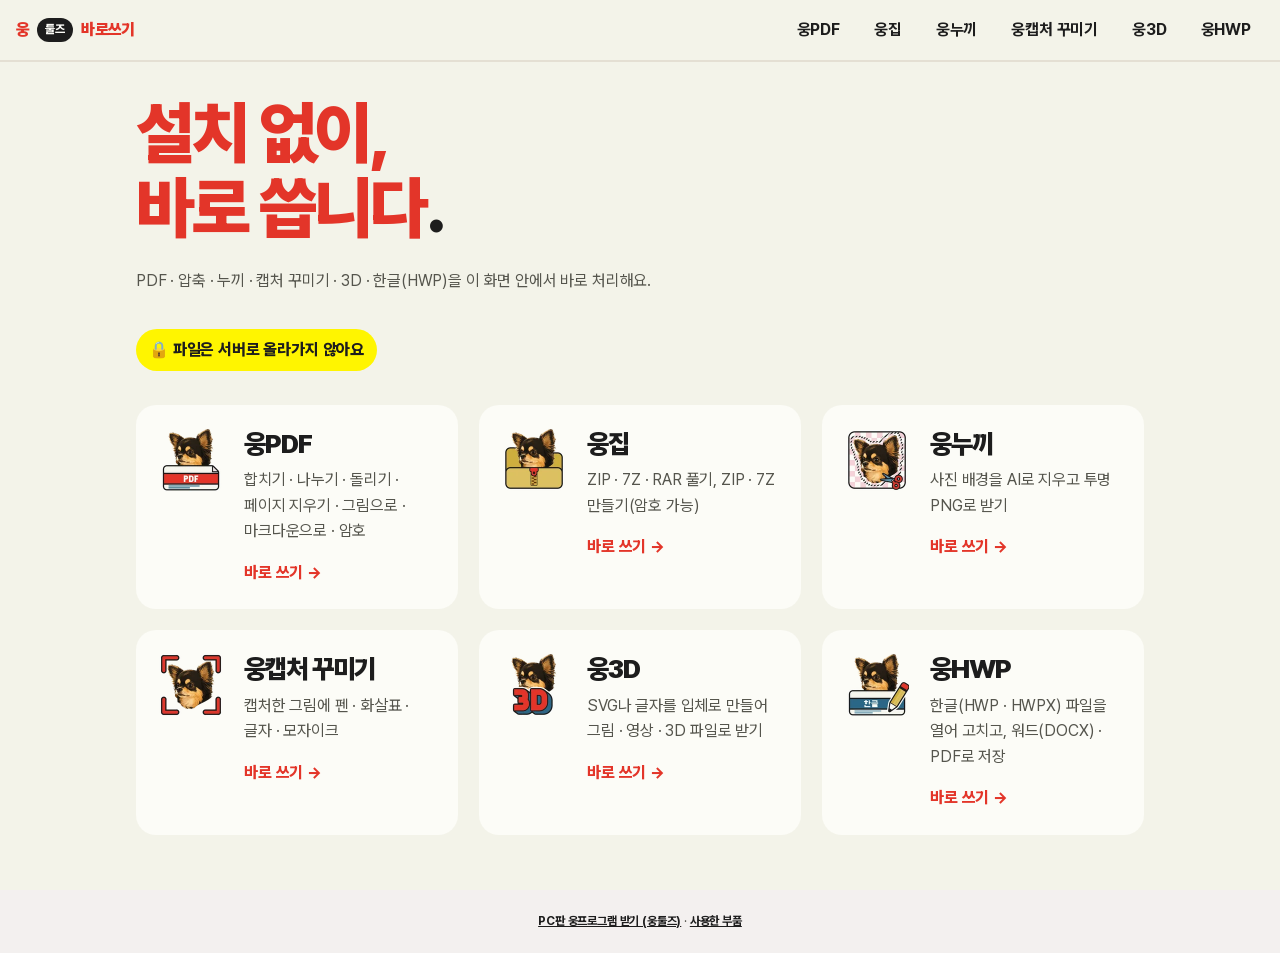
==== commit 33d5fc00: "웅툴즈 바로쓰기 전체 QA 고침 반영(웅PDF · 웅집 · 웅누끼 가속 파일 · 캡처 꾸미기 · 웅HWP) · pdfjs 글자표 추가 · 옛 jsep 지움 · .nojekyll ·" ====
--- a/web/index.html
+++ b/web/index.html
@@ -1,44 +1,45 @@
-<!doctype html>
-<html lang="ko">
-<head>
-<meta charset="utf-8">
-<meta name="viewport" content="width=device-width, initial-scale=1, viewport-fit=cover">
-<title>웅툴즈 바로쓰기 — PDF · 압축 · 누끼 · 캡처 꾸미기 · 3D · 한글(HWP) | 웅툴즈</title>
-<meta name="description" content="웅툴즈 바로쓰기는 설치 없이 인터넷 창에서 바로 쓰는 도구 모음이에요. PDF 합치기·나누기, 압축 풀기·만들기, 사진 배경 지우기, 캡처 꾸미기, SVG를 3D로, 한글(HWP) 열어 고치기. 파일은 서버로 올라가지 않아요.">
-<link rel="canonical" href="https://joese0211.github.io/woong/web/">
-<meta property="og:title" content="웅툴즈 바로쓰기 — 설치 없이 바로 쓰는 도구 모음">
-<meta property="og:description" content="PDF · 압축 · 누끼 · 캡처 꾸미기 · 3D. 파일은 서버로 올라가지 않아요.">
-<meta property="og:type" content="website">
-<meta property="og:url" content="https://joese0211.github.io/woong/web/">
-<meta name="robots" content="index,follow">
-<script type="application/ld+json">
-{"@context":"https://schema.org","@type":"CollectionPage","name":"웅툴즈 바로쓰기","url":"https://joese0211.github.io/woong/web/","description":"설치 없이 브라우저에서 바로 쓰는 웅툴즈 도구 모음","publisher":{"@type":"Organization","name":"웅툴즈(NEEDMADE)","url":"https://woongtools.com"},"hasPart":[{"@type":"WebApplication","name":"웅PDF","url":"https://joese0211.github.io/woong/web/pdf/"},{"@type":"WebApplication","name":"웅집","url":"https://joese0211.github.io/woong/web/zip/"},{"@type":"WebApplication","name":"웅누끼","url":"https://joese0211.github.io/woong/web/nukki/"},{"@type":"WebApplication","name":"웅캡처 꾸미기","url":"https://joese0211.github.io/woong/web/capture/"},{"@type":"WebApplication","name":"웅3D","url":"https://joese0211.github.io/woong/web/3d/"},{"@type":"WebApplication","name":"웅HWP","url":"https://joese0211.github.io/woong/web/hwp/"}]}
-</script>
-<link rel="icon" href="data:image/svg+xml,%3Csvg xmlns=%27http://www.w3.org/2000/svg%27 viewBox=%270 0 64 64%27%3E%3Crect width=%2764%27 height=%2764%27 rx=%2714%27 fill=%27%23C8291F%27/%3E%3Ctext x=%2732%27 y=%2745%27 font-size=%2740%27 font-weight=%27700%27 text-anchor=%27middle%27 fill=%27%23fff%27 font-family=%27sans-serif%27%3E%EC%9B%85%3C/text%3E%3C/svg%3E">
-  <link rel="stylesheet" crossorigin href="./assets/style-RnyqhuOU.css">
-</head>
-<body>
-<header class="top">
-  <a class="brand" href="./">웅<b>툴즈</b> 바로쓰기</a>
-  <nav>
-    <a href="pdf/">웅PDF</a><a href="zip/">웅집</a><a href="nukki/">웅누끼</a><a href="capture/">웅캡처 꾸미기</a><a href="3d/">웅3D</a><a href="hwp/">웅HWP</a>
-  </nav>
-</header>
-<main>
-  <h1 class="hero">설치 없이,<br>바로 씁니다<span class="dot">.</span></h1>
-  <p class="lead">PDF · 압축 · 누끼 · 캡처 꾸미기 · 3D · 한글(HWP)을 이 화면 안에서 바로 처리해요.</p>
-  <p class="safe">🔒 파일은 서버로 올라가지 않아요</p>
-  <div class="cards">
-    <a class="card" href="pdf/"><img class="ico" src="./assets/pdf-D3fPzVLH.webp" alt="" width="64" height="64"><h2>웅PDF</h2><p>합치기 · 나누기 · 돌리기 · 페이지 지우기 · 그림으로 · 마크다운으로 · 암호</p><span class="go">바로 쓰기 →</span></a>
-    <a class="card" href="zip/"><img class="ico" src="./assets/zip-oIXSUVWg.webp" alt="" width="64" height="64"><h2>웅집</h2><p>ZIP · 7Z · RAR 풀기, ZIP · 7Z 만들기(암호 가능)</p><span class="go">바로 쓰기 →</span></a>
-    <a class="card" href="nukki/"><img class="ico" src="./assets/nukki-DXpkv0cP.webp" alt="" width="64" height="64"><h2>웅누끼</h2><p>사진 배경을 AI로 지우고 투명 PNG로 받기</p><span class="go">바로 쓰기 →</span></a>
-    <a class="card" href="capture/"><img class="ico" src="./assets/capture-CKi9Hq84.webp" alt="" width="64" height="64"><h2>웅캡처 꾸미기</h2><p>캡처한 그림에 펜 · 화살표 · 글자 · 모자이크</p><span class="go">바로 쓰기 →</span></a>
-    <a class="card" href="3d/"><img class="ico" src="./assets/3d-gIA4G-uK.webp" alt="" width="64" height="64"><h2>웅3D</h2><p>SVG나 글자를 입체로 만들어 그림 · 영상 · 3D 파일로 받기</p><span class="go">바로 쓰기 →</span></a>
-    <a class="card" href="hwp/"><img class="ico" src="./assets/hwp-CBKcvtUM.webp" alt="" width="64" height="64"><h2>웅HWP</h2><p>한글(HWP · HWPX) 파일을 열어 고치고, 워드(DOCX) · PDF로 저장</p><span class="go">바로 쓰기 →</span></a>
-  </div>
-</main>
-<footer class="foot">
-  <a href="https://joese0211.github.io/woong/" target="_blank" rel="noopener">PC판 웅프로그램 받기</a> · <a href="https://woongtools.com" target="_blank" rel="noopener">웅툴즈</a> · <a href="licenses.html">사용한 부품</a>
-</footer>
-</body>
-</html>
+<!doctype html>
+<html lang="ko">
+<head>
+<meta charset="utf-8">
+<meta name="viewport" content="width=device-width, initial-scale=1, viewport-fit=cover">
+<title>웅툴즈 바로쓰기 — PDF · 압축 · 누끼 · 캡처 꾸미기 · 3D · 한글(HWP) | 웅툴즈</title>
+<meta name="description" content="웅툴즈 바로쓰기는 설치 없이 인터넷 창에서 바로 쓰는 도구 모음이에요. PDF 합치기·나누기, 압축 풀기·만들기, 사진 배경 지우기, 캡처 꾸미기, SVG를 3D로, 한글(HWP) 열어 고치기. 파일은 서버로 올라가지 않아요.">
+<link rel="canonical" href="https://joese0211.github.io/woong/web/">
+<meta property="og:title" content="웅툴즈 바로쓰기 — 설치 없이 바로 쓰는 도구 모음">
+<meta property="og:description" content="PDF · 압축 · 누끼 · 캡처 꾸미기 · 3D. 파일은 서버로 올라가지 않아요.">
+<meta property="og:type" content="website">
+<meta property="og:url" content="https://joese0211.github.io/woong/web/">
+<meta name="robots" content="index,follow">
+<script type="application/ld+json">
+{"@context":"https://schema.org","@type":"CollectionPage","name":"웅툴즈 바로쓰기","url":"https://joese0211.github.io/woong/web/","description":"설치 없이 브라우저에서 바로 쓰는 웅툴즈 도구 모음","publisher":{"@type":"Organization","name":"웅툴즈(NEEDMADE)","url":"https://woongtools.com"},"hasPart":[{"@type":"WebApplication","name":"웅PDF","url":"https://joese0211.github.io/woong/web/pdf/"},{"@type":"WebApplication","name":"웅집","url":"https://joese0211.github.io/woong/web/zip/"},{"@type":"WebApplication","name":"웅누끼","url":"https://joese0211.github.io/woong/web/nukki/"},{"@type":"WebApplication","name":"웅캡처 꾸미기","url":"https://joese0211.github.io/woong/web/capture/"},{"@type":"WebApplication","name":"웅3D","url":"https://joese0211.github.io/woong/web/3d/"},{"@type":"WebApplication","name":"웅HWP","url":"https://joese0211.github.io/woong/web/hwp/"}]}
+</script>
+<link rel="icon" href="data:image/svg+xml,%3Csvg xmlns=%27http://www.w3.org/2000/svg%27 viewBox=%270 0 64 64%27%3E%3Crect width=%2764%27 height=%2764%27 rx=%2714%27 fill=%27%23C8291F%27/%3E%3Ctext x=%2732%27 y=%2745%27 font-size=%2740%27 font-weight=%27700%27 text-anchor=%27middle%27 fill=%27%23fff%27 font-family=%27sans-serif%27%3E%EC%9B%85%3C/text%3E%3C/svg%3E">+
+  <link rel="stylesheet" crossorigin href="./assets/style--OB0oH9G.css">
+</head>
+<body>
+<header class="top">
+  <a class="brand" href="./">웅<b>툴즈</b> 바로쓰기</a>
+  <nav>
+    <a href="pdf/">웅PDF</a><a href="zip/">웅집</a><a href="nukki/">웅누끼</a><a href="capture/">웅캡처 꾸미기</a><a href="3d/">웅3D</a><a href="hwp/">웅HWP</a>
+  </nav>
+</header>
+<main>
+  <h1 class="hero">설치 없이,<br>바로 씁니다<span class="dot">.</span></h1>
+  <p class="lead">PDF · 압축 · 누끼 · 캡처 꾸미기 · 3D · 한글(HWP)을 이 화면 안에서 바로 처리해요.</p>
+  <p class="safe">🔒 파일은 서버로 올라가지 않아요</p>
+  <div class="cards">
+    <a class="card" href="pdf/"><img class="ico" src="./assets/pdf-D3fPzVLH.webp" alt="" width="64" height="64"><h2>웅PDF</h2><p>합치기 · 나누기 · 돌리기 · 페이지 지우기 · 그림으로 · 마크다운으로 · 암호</p><span class="go">바로 쓰기 →</span></a>
+    <a class="card" href="zip/"><img class="ico" src="./assets/zip-oIXSUVWg.webp" alt="" width="64" height="64"><h2>웅집</h2><p>ZIP · 7Z · RAR 풀기, ZIP · 7Z 만들기(암호 가능)</p><span class="go">바로 쓰기 →</span></a>
+    <a class="card" href="nukki/"><img class="ico" src="./assets/nukki-DXpkv0cP.webp" alt="" width="64" height="64"><h2>웅누끼</h2><p>사진 배경을 AI로 지우고 투명 PNG로 받기</p><span class="go">바로 쓰기 →</span></a>
+    <a class="card" href="capture/"><img class="ico" src="./assets/capture-CKi9Hq84.webp" alt="" width="64" height="64"><h2>웅캡처 꾸미기</h2><p>캡처한 그림에 펜 · 화살표 · 글자 · 모자이크</p><span class="go">바로 쓰기 →</span></a>
+    <a class="card" href="3d/"><img class="ico" src="./assets/3d-gIA4G-uK.webp" alt="" width="64" height="64"><h2>웅3D</h2><p>SVG나 글자를 입체로 만들어 그림 · 영상 · 3D 파일로 받기</p><span class="go">바로 쓰기 →</span></a>
+    <a class="card" href="hwp/"><img class="ico" src="./assets/hwp-CJGVWjME.webp" alt="" width="64" height="64"><h2>웅HWP</h2><p>한글(HWP · HWPX) 파일을 열어 고치고, 워드(DOCX) · PDF로 저장</p><span class="go">바로 쓰기 →</span></a>
+  </div>
+</main>
+<footer class="foot">
+  <a href="https://woongtools.com/" target="_blank" rel="noopener">PC판 웅프로그램 받기 (웅툴즈)</a> · <a href="licenses.html">사용한 부품</a>
+</footer>
+</body>
+</html>
--- a/web/assets/style--OB0oH9G.css
+++ b/web/assets/style--OB0oH9G.css
@@ -0,0 +1 @@
+@font-face{font-family:Pretendard Variable;font-style:normal;font-display:swap;font-weight:45 920;src:url(./PretendardVariable.subset.0-BHUkWNFR.woff2)format("woff2-variations");unicode-range:U+F9CA-FA0B,U+FF03-FF05,U+FF07,U+FF0A-FF0B,U+FF0D-FF19,U+FF1B,U+FF1D,U+FF20-FF5B,U+FF5D,U+FFE0-FFE3,U+FFE5-FFE6}@font-face{font-family:Pretendard Variable;font-style:normal;font-display:swap;font-weight:45 920;src:url(./PretendardVariable.subset.1-C-__qv6_.woff2)format("woff2-variations");unicode-range:U+D723-D728,U+D72A-D733,U+D735-D748,U+D74A-D74F,U+D752-D753,U+D755-D757,U+D75A-D75F,U+D762-D764,U+D766-D768,U+D76A-D76B,U+D76D-D76F,U+D771-D787,U+D789-D78B,U+D78D-D78F,U+D791-D797,U+D79A,U+D79C,U+D79E-D7A3,U+F900-F909,U+F90B-F92E}@font-face{font-family:Pretendard Variable;font-style:normal;font-display:swap;font-weight:45 920;src:url(./PretendardVariable.subset.2-dCZkyKLw.woff2)format("woff2-variations");unicode-range:U+D679-D68B,U+D68E-D69E,U+D6A0,U+D6A2-D6A7,U+D6A9-D6C3,U+D6C6-D6C7,U+D6C9-D6CB,U+D6CD-D6D3,U+D6D5-D6D6,U+D6D8-D6E3,U+D6E5-D6E7,U+D6E9-D6FB,U+D6FD-D717,U+D719-D71F,U+D721-D722}@font-face{font-family:Pretendard Variable;font-style:normal;font-display:swap;font-weight:45 920;src:url(./PretendardVariable.subset.3-Dqw33sf4.woff2)format("woff2-variations");unicode-range:U+D5BC-D5C7,U+D5CA-D5CB,U+D5CD-D5CF,U+D5D1-D5D7,U+D5D9-D5DA,U+D5DC,U+D5DE-D5E3,U+D5E6-D5E7,U+D5E9-D5EB,U+D5ED-D5F6,U+D5F8,U+D5FA-D5FF,U+D602-D603,U+D605-D607,U+D609-D60F,U+D612-D613,U+D616-D61B,U+D61D-D637,U+D63A-D63B,U+D63D-D63F,U+D641-D647,U+D64A-D64C,U+D64E-D653,U+D656-D657,U+D659-D65B,U+D65D-D666,U+D668,U+D66A-D678}@font-face{font-family:Pretendard Variable;font-style:normal;font-display:swap;font-weight:45 920;src:url(./PretendardVariable.subset.4-Bvh2YGoc.woff2)format("woff2-variations");unicode-range:U+D507,U+D509-D50B,U+D50D-D513,U+D515-D53B,U+D53E-D53F,U+D541-D543,U+D545-D54C,U+D54E,U+D550,U+D552-D557,U+D55A-D55B,U+D55D-D55F,U+D561-D564,U+D566-D567,U+D56A,U+D56C,U+D56E-D573,U+D576-D577,U+D579-D583,U+D585-D586,U+D58A-D5A4,U+D5A6-D5BB}@font-face{font-family:Pretendard Variable;font-style:normal;font-display:swap;font-weight:45 920;src:url(./PretendardVariable.subset.5-K_MNGNCe.woff2)format("woff2-variations");unicode-range:U+D464-D477,U+D47A-D47B,U+D47D-D47F,U+D481-D487,U+D489-D48A,U+D48C,U+D48E-D4E7,U+D4E9-D503,U+D505-D506}@font-face{font-family:Pretendard Variable;font-style:normal;font-display:swap;font-weight:45 920;src:url(./PretendardVariable.subset.6-Bxhohlcm.woff2)format("woff2-variations");unicode-range:U+D3BF-D3C7,U+D3CA-D3CF,U+D3D1-D3EB,U+D3EE-D3EF,U+D3F1-D3F3,U+D3F5-D3FB,U+D3FD-D400,U+D402-D45B,U+D45D-D463}@font-face{font-family:Pretendard Variable;font-style:normal;font-display:swap;font-weight:45 920;src:url(./PretendardVariable.subset.7-E2HaA55t.woff2)format("woff2-variations");unicode-range:U+D2FF,U+D302-D304,U+D306-D30B,U+D30F,U+D311-D313,U+D315-D31B,U+D31E,U+D322-D324,U+D326-D327,U+D32A-D32B,U+D32D-D32F,U+D331-D337,U+D339-D33C,U+D33E-D37B,U+D37E-D37F,U+D381-D383,U+D385-D38B,U+D38E-D390,U+D392-D397,U+D39A-D39B,U+D39D-D39F,U+D3A1-D3A7,U+D3A9-D3AA,U+D3AC,U+D3AE-D3B3,U+D3B5-D3B7,U+D3B9-D3BB,U+D3BD-D3BE}@font-face{font-family:Pretendard Variable;font-style:normal;font-display:swap;font-weight:45 920;src:url(./PretendardVariable.subset.8-CRbJhhyA.woff2)format("woff2-variations");unicode-range:U+D257-D27F,U+D281-D29B,U+D29D-D29F,U+D2A1-D2AB,U+D2AD-D2B7,U+D2BA-D2BB,U+D2BD-D2BF,U+D2C1-D2C7,U+D2C9-D2EF,U+D2F2-D2F3,U+D2F5-D2F7,U+D2F9-D2FE}@font-face{font-family:Pretendard Variable;font-style:normal;font-display:swap;font-weight:45 920;src:url(./PretendardVariable.subset.9-Btb3bmS6.woff2)format("woff2-variations");unicode-range:U+D1B4,U+D1B6-D1F3,U+D1F5-D22B,U+D22E-D22F,U+D231-D233,U+D235-D23B,U+D23D-D240,U+D242-D256}@font-face{font-family:Pretendard Variable;font-style:normal;font-display:swap;font-weight:45 920;src:url(./PretendardVariable.subset.10-DzSWztS8.woff2)format("woff2-variations");unicode-range:U+D105-D12F,U+D132-D133,U+D135-D137,U+D139-D13F,U+D141-D142,U+D144,U+D146-D14B,U+D14E-D14F,U+D151-D153,U+D155-D15B,U+D15E-D187,U+D189-D19F,U+D1A2-D1A3,U+D1A5-D1A7,U+D1A9-D1AF,U+D1B2-D1B3}@font-face{font-family:Pretendard Variable;font-style:normal;font-display:swap;font-weight:45 920;src:url(./PretendardVariable.subset.11-CqVmlKJn.woff2)format("woff2-variations");unicode-range:U+D04B-D04F,U+D051-D057,U+D059-D06B,U+D06D-D06F,U+D071-D073,U+D075-D07B,U+D07E-D0A3,U+D0A6-D0A7,U+D0A9-D0AB,U+D0AD-D0B3,U+D0B6,U+D0B8,U+D0BA-D0BF,U+D0C2-D0C3,U+D0C5-D0C7,U+D0C9-D0CF,U+D0D2,U+D0D6-D0DB,U+D0DE-D0DF,U+D0E1-D0E3,U+D0E5-D0EB,U+D0EE-D0F0,U+D0F2-D104}@font-face{font-family:Pretendard Variable;font-style:normal;font-display:swap;font-weight:45 920;src:url(./PretendardVariable.subset.12-BHuZSgT0.woff2)format("woff2-variations");unicode-range:U+CFA2-CFC3,U+CFC5-CFDF,U+CFE2-CFE3,U+CFE5-CFE7,U+CFE9-CFF4,U+CFF6-CFFB,U+CFFD-CFFF,U+D001-D003,U+D005-D017,U+D019-D033,U+D036-D037,U+D039-D03B,U+D03D-D04A}@font-face{font-family:Pretendard Variable;font-style:normal;font-display:swap;font-weight:45 920;src:url(./PretendardVariable.subset.13-C42mj_j2.woff2)format("woff2-variations");unicode-range:U+CEF0-CEF3,U+CEF6,U+CEF9-CEFF,U+CF01-CF03,U+CF05-CF07,U+CF09-CF0F,U+CF11-CF12,U+CF14-CF1B,U+CF1D-CF1F,U+CF21-CF2F,U+CF31-CF53,U+CF56-CF57,U+CF59-CF5B,U+CF5D-CF63,U+CF66,U+CF68,U+CF6A-CF6F,U+CF71-CF84,U+CF86-CF8B,U+CF8D-CFA1}@font-face{font-family:Pretendard Variable;font-style:normal;font-display:swap;font-weight:45 920;src:url(./PretendardVariable.subset.14-Bl512uUX.woff2)format("woff2-variations");unicode-range:U+CE3C-CE57,U+CE5A-CE5B,U+CE5D-CE5F,U+CE61-CE67,U+CE6A,U+CE6C,U+CE6E-CE73,U+CE76-CE77,U+CE79-CE7B,U+CE7D-CE83,U+CE85-CE88,U+CE8A-CE8F,U+CE91-CE93,U+CE95-CE97,U+CE99-CE9F,U+CEA2,U+CEA4-CEAB,U+CEAD-CEE3,U+CEE6-CEE7,U+CEE9-CEEB,U+CEED-CEEF}@font-face{font-family:Pretendard Variable;font-style:normal;font-display:swap;font-weight:45 920;src:url(./PretendardVariable.subset.15-D04iXIE3.woff2)format("woff2-variations");unicode-range:U+CD92-CD93,U+CD96-CD97,U+CD99-CD9B,U+CD9D-CDA3,U+CDA6-CDA8,U+CDAA-CDAF,U+CDB1-CDC3,U+CDC5-CDCB,U+CDCD-CDE7,U+CDE9-CE03,U+CE05-CE1F,U+CE22-CE34,U+CE36-CE3B}@font-face{font-family:Pretendard Variable;font-style:normal;font-display:swap;font-weight:45 920;src:url(./PretendardVariable.subset.16-BQUnS2GX.woff2)format("woff2-variations");unicode-range:U+CCEF-CD07,U+CD0A-CD0B,U+CD0D-CD1A,U+CD1C,U+CD1E-CD2B,U+CD2D-CD5B,U+CD5D-CD77,U+CD79-CD91}@font-face{font-family:Pretendard Variable;font-style:normal;font-display:swap;font-weight:45 920;src:url(./PretendardVariable.subset.17-BfZSA-Xc.woff2)format("woff2-variations");unicode-range:U+CC3F-CC43,U+CC46-CC47,U+CC49-CC4B,U+CC4D-CC53,U+CC55-CC58,U+CC5A-CC5F,U+CC61-CC97,U+CC9A-CC9B,U+CC9D-CC9F,U+CCA1-CCA7,U+CCAA,U+CCAC,U+CCAE-CCB3,U+CCB6-CCB7,U+CCB9-CCBB,U+CCBD-CCCF,U+CCD1-CCE3,U+CCE5-CCEE}@font-face{font-family:Pretendard Variable;font-style:normal;font-display:swap;font-weight:45 920;src:url(./PretendardVariable.subset.18-CwAxMC3C.woff2)format("woff2-variations");unicode-range:U+CB91-CBD3,U+CBD5-CBE3,U+CBE5-CC0B,U+CC0E-CC0F,U+CC11-CC13,U+CC15-CC1B,U+CC1D-CC20,U+CC23-CC27,U+CC2A-CC2B,U+CC2D,U+CC2F,U+CC31-CC37,U+CC3A,U+CC3C}@font-face{font-family:Pretendard Variable;font-style:normal;font-display:swap;font-weight:45 920;src:url(./PretendardVariable.subset.19-CJu4Zcdo.woff2)format("woff2-variations");unicode-range:U+CAF4-CB47,U+CB4A-CB90}@font-face{font-family:Pretendard Variable;font-style:normal;font-display:swap;font-weight:45 920;src:url(./PretendardVariable.subset.20-Ig1-z3n5.woff2)format("woff2-variations");unicode-range:U+CA4A-CA4B,U+CA4E-CA4F,U+CA51-CA53,U+CA55-CA5B,U+CA5D-CA60,U+CA62-CA83,U+CA85-CABB,U+CABE-CABF,U+CAC1-CAC3,U+CAC5-CACB,U+CACD-CAD0,U+CAD2,U+CAD4-CAD8,U+CADA-CAF3}@font-face{font-family:Pretendard Variable;font-style:normal;font-display:swap;font-weight:45 920;src:url(./PretendardVariable.subset.21-yKPEdLXC.woff2)format("woff2-variations");unicode-range:U+C996-C997,U+C99A-C99C,U+C99E-C9BF,U+C9C2-C9C3,U+C9C5-C9C7,U+C9C9-C9CF,U+C9D2,U+C9D4,U+C9D7-C9D8,U+C9DB,U+C9DE-C9DF,U+C9E1-C9E3,U+C9E5-C9E6,U+C9E8-C9EB,U+C9EE-C9F0,U+C9F2-C9F7,U+C9F9-CA0B,U+CA0D-CA28,U+CA2A-CA49}@font-face{font-family:Pretendard Variable;font-style:normal;font-display:swap;font-weight:45 920;src:url(./PretendardVariable.subset.22-CSqxKoOs.woff2)format("woff2-variations");unicode-range:U+C8E9-C8F4,U+C8F6-C8FB,U+C8FE-C8FF,U+C901-C903,U+C905-C90B,U+C90E-C910,U+C912-C917,U+C919-C92B,U+C92D-C94F,U+C951-C953,U+C955-C96B,U+C96D-C973,U+C975-C987,U+C98A-C98B,U+C98D-C98F,U+C991-C995}@font-face{font-family:Pretendard Variable;font-style:normal;font-display:swap;font-weight:45 920;src:url(./PretendardVariable.subset.23-DK80wi0t.woff2)format("woff2-variations");unicode-range:U+C841-C84B,U+C84D-C86F,U+C872-C873,U+C875-C877,U+C879-C87F,U+C882-C884,U+C887-C88A,U+C88D-C8C3,U+C8C5-C8DF,U+C8E1-C8E8}@font-face{font-family:Pretendard Variable;font-style:normal;font-display:swap;font-weight:45 920;src:url(./PretendardVariable.subset.24-CmkE8Q8D.woff2)format("woff2-variations");unicode-range:U+C779-C77B,U+C77E-C782,U+C786,U+C78B,U+C78D,U+C78F,U+C792-C793,U+C795,U+C797,U+C799-C79F,U+C7A2,U+C7A7-C7AB,U+C7AE-C7BB,U+C7BD-C7C0,U+C7C2-C7C7,U+C7C9-C7DC,U+C7DE-C7FF,U+C802-C803,U+C805-C807,U+C809,U+C80B-C80F,U+C812,U+C814,U+C817-C81B,U+C81E-C81F,U+C821-C823,U+C825-C82E,U+C830-C837,U+C839-C83B,U+C83D-C840}@font-face{font-family:Pretendard Variable;font-style:normal;font-display:swap;font-weight:45 920;src:url(./PretendardVariable.subset.25-CsoWBIZB.woff2)format("woff2-variations");unicode-range:U+C6BB-C6BF,U+C6C2,U+C6C4,U+C6C6-C6CB,U+C6CE-C6CF,U+C6D1-C6D3,U+C6D5-C6DB,U+C6DD-C6DF,U+C6E1-C6E7,U+C6E9-C6EB,U+C6ED-C6EF,U+C6F1-C6F8,U+C6FA-C703,U+C705-C707,U+C709-C70B,U+C70D-C716,U+C718,U+C71A-C71F,U+C722-C723,U+C725-C727,U+C729-C734,U+C736-C73B,U+C73E-C73F,U+C741-C743,U+C745-C74B,U+C74E-C750,U+C752-C757,U+C759-C773,U+C776-C777}@font-face{font-family:Pretendard Variable;font-style:normal;font-display:swap;font-weight:45 920;src:url(./PretendardVariable.subset.26-Sozl8dw8.woff2)format("woff2-variations");unicode-range:U+C5F5-C5FB,U+C5FE,U+C602-C605,U+C607,U+C609-C60F,U+C611-C61A,U+C61C-C623,U+C626-C627,U+C629-C62B,U+C62D,U+C62F-C632,U+C636,U+C638,U+C63A-C63F,U+C642-C643,U+C645-C647,U+C649-C652,U+C656-C65B,U+C65D-C65F,U+C661-C663,U+C665-C677,U+C679-C67B,U+C67D-C693,U+C696-C697,U+C699-C69B,U+C69D-C6A3,U+C6A6,U+C6A8,U+C6AA-C6AF,U+C6B2-C6B3,U+C6B5-C6B7,U+C6B9-C6BA}@font-face{font-family:Pretendard Variable;font-style:normal;font-display:swap;font-weight:45 920;src:url(./PretendardVariable.subset.27-CT6nuW9L.woff2)format("woff2-variations");unicode-range:U+C517-C527,U+C52A-C52B,U+C52D-C52F,U+C531-C538,U+C53A,U+C53C,U+C53E-C543,U+C546-C547,U+C54B,U+C54D-C552,U+C556,U+C55A-C55B,U+C55D,U+C55F,U+C562-C563,U+C565-C567,U+C569-C56F,U+C572,U+C574,U+C576-C57B,U+C57E-C57F,U+C581-C583,U+C585-C586,U+C588-C58B,U+C58E,U+C590,U+C592-C596,U+C599-C5B3,U+C5B6-C5B7,U+C5BA,U+C5BE-C5C3,U+C5CA-C5CB,U+C5CD,U+C5CF,U+C5D2-C5D3,U+C5D5-C5D7,U+C5D9-C5DF,U+C5E1-C5E2,U+C5E4,U+C5E6-C5EB,U+C5EF,U+C5F1-C5F3}@font-face{font-family:Pretendard Variable;font-style:normal;font-display:swap;font-weight:45 920;src:url(./PretendardVariable.subset.28-CpO0Y96p.woff2)format("woff2-variations");unicode-range:U+C475-C4EF,U+C4F2-C4F3,U+C4F5-C4F7,U+C4F9-C4FF,U+C502-C50B,U+C50D-C516}@font-face{font-family:Pretendard Variable;font-style:normal;font-display:swap;font-weight:45 920;src:url(./PretendardVariable.subset.29-D6hjrUWm.woff2)format("woff2-variations");unicode-range:U+C3D0-C3D7,U+C3DA-C3DB,U+C3DD-C3DE,U+C3E1-C3EC,U+C3EE-C3F3,U+C3F5-C42B,U+C42D-C463,U+C466-C474}@font-face{font-family:Pretendard Variable;font-style:normal;font-display:swap;font-weight:45 920;src:url(./PretendardVariable.subset.30-CWDM1c0J.woff2)format("woff2-variations");unicode-range:U+C32B-C367,U+C36A-C36B,U+C36D-C36F,U+C371-C377,U+C37A-C37B,U+C37E-C383,U+C385-C387,U+C389-C3CF}@font-face{font-family:Pretendard Variable;font-style:normal;font-display:swap;font-weight:45 920;src:url(./PretendardVariable.subset.31-CdmyZ5mm.woff2)format("woff2-variations");unicode-range:U+C26A-C26B,U+C26D-C26F,U+C271-C273,U+C275-C27B,U+C27E-C287,U+C289-C28F,U+C291-C297,U+C299-C29A,U+C29C-C2A3,U+C2A5-C2A7,U+C2A9-C2AB,U+C2AD-C2B3,U+C2B6,U+C2B8,U+C2BA-C2BB,U+C2BD-C2DB,U+C2DE-C2DF,U+C2E1-C2E2,U+C2E5-C2EA,U+C2EE,U+C2F0,U+C2F2-C2F5,U+C2F7,U+C2FA-C2FB,U+C2FD-C2FF,U+C301-C307,U+C309-C30C,U+C30E-C312,U+C315-C323,U+C325-C328,U+C32A}@font-face{font-family:Pretendard Variable;font-style:normal;font-display:swap;font-weight:45 920;src:url(./PretendardVariable.subset.32-CGnFWD2i.woff2)format("woff2-variations");unicode-range:U+C1BC-C1C3,U+C1C5-C1DF,U+C1E1-C1FB,U+C1FD-C203,U+C205-C20C,U+C20E,U+C210-C217,U+C21A-C21B,U+C21D-C21E,U+C221-C227,U+C229-C22A,U+C22C,U+C22E,U+C230,U+C233-C24F,U+C251-C257,U+C259-C269}@font-face{font-family:Pretendard Variable;font-style:normal;font-display:swap;font-weight:45 920;src:url(./PretendardVariable.subset.33--0OT__YQ.woff2)format("woff2-variations");unicode-range:U+C101-C11B,U+C11F,U+C121-C123,U+C125-C12B,U+C12E,U+C132-C137,U+C13A-C13B,U+C13D-C13F,U+C141-C147,U+C14A,U+C14C-C153,U+C155-C157,U+C159-C15B,U+C15D-C166,U+C169-C16F,U+C171-C177,U+C179-C18B,U+C18E-C18F,U+C191-C193,U+C195-C19B,U+C19D-C19E,U+C1A0,U+C1A2-C1A4,U+C1A6-C1BB}@font-face{font-family:Pretendard Variable;font-style:normal;font-display:swap;font-weight:45 920;src:url(./PretendardVariable.subset.34-CaCS33Md.woff2)format("woff2-variations");unicode-range:U+C049-C057,U+C059-C05B,U+C05D-C05F,U+C061-C067,U+C069-C08F,U+C091-C0AB,U+C0AE-C0AF,U+C0B1-C0B3,U+C0B5,U+C0B7-C0BB,U+C0BE,U+C0C2-C0C7,U+C0CA-C0CB,U+C0CD-C0CF,U+C0D1-C0D7,U+C0D9-C0DA,U+C0DC,U+C0DE-C0E3,U+C0E5-C0EB,U+C0ED-C0F3,U+C0F6,U+C0F8,U+C0FA-C0FF}@font-face{font-family:Pretendard Variable;font-style:normal;font-display:swap;font-weight:45 920;src:url(./PretendardVariable.subset.35-DWFYRGLp.woff2)format("woff2-variations");unicode-range:U+BFA7-BFAF,U+BFB1-BFC4,U+BFC6-BFCB,U+BFCE-BFCF,U+BFD1-BFD3,U+BFD5-BFDB,U+BFDD-C048}@font-face{font-family:Pretendard Variable;font-style:normal;font-display:swap;font-weight:45 920;src:url(./PretendardVariable.subset.36-Dn5IBRQB.woff2)format("woff2-variations");unicode-range:U+BF07,U+BF09-BF3F,U+BF41-BF4F,U+BF52-BF54,U+BF56-BFA6}@font-face{font-family:Pretendard Variable;font-style:normal;font-display:swap;font-weight:45 920;src:url(./PretendardVariable.subset.37-BD6FyOtY.woff2)format("woff2-variations");unicode-range:U+BE56,U+BE58,U+BE5C-BE5F,U+BE62-BE63,U+BE65-BE67,U+BE69-BE74,U+BE76-BE7B,U+BE7E-BE7F,U+BE81-BE8E,U+BE90,U+BE92-BEA7,U+BEA9-BECF,U+BED2-BED3,U+BED5-BED6,U+BED9-BEE3,U+BEE6-BF06}@font-face{font-family:Pretendard Variable;font-style:normal;font-display:swap;font-weight:45 920;src:url(./PretendardVariable.subset.38-D4hu443z.woff2)format("woff2-variations");unicode-range:U+BDB0-BDD3,U+BDD5-BDEF,U+BDF1-BE0B,U+BE0D-BE0F,U+BE11-BE13,U+BE15-BE43,U+BE46-BE47,U+BE49-BE4B,U+BE4D-BE53}@font-face{font-family:Pretendard Variable;font-style:normal;font-display:swap;font-weight:45 920;src:url(./PretendardVariable.subset.39-B_7wfth9.woff2)format("woff2-variations");unicode-range:U+BD03,U+BD06,U+BD08,U+BD0A-BD0F,U+BD11-BD22,U+BD25-BD47,U+BD49-BD58,U+BD5A-BD7F,U+BD82-BD83,U+BD85-BD87,U+BD8A-BD8F,U+BD91-BD92,U+BD94,U+BD96-BD98,U+BD9A-BDAF}@font-face{font-family:Pretendard Variable;font-style:normal;font-display:swap;font-weight:45 920;src:url(./PretendardVariable.subset.40-BDaOfdUe.woff2)format("woff2-variations");unicode-range:U+BC4E-BC83,U+BC86-BC87,U+BC89-BC8B,U+BC8D-BC93,U+BC96,U+BC98,U+BC9B-BC9F,U+BCA2-BCA3,U+BCA5-BCA7,U+BCA9-BCB2,U+BCB4-BCBB,U+BCBE-BCBF,U+BCC1-BCC3,U+BCC5-BCCC,U+BCCE-BCD0,U+BCD2-BCD4,U+BCD6-BCF3,U+BCF7,U+BCF9-BCFB,U+BCFD-BD02}@font-face{font-family:Pretendard Variable;font-style:normal;font-display:swap;font-weight:45 920;src:url(./PretendardVariable.subset.41-BUACvzZC.woff2)format("woff2-variations");unicode-range:U+BB90-BBA3,U+BBA5-BBAB,U+BBAD-BBBF,U+BBC1-BBF7,U+BBFA-BBFB,U+BBFD-BBFE,U+BC01-BC07,U+BC09-BC0A,U+BC0E,U+BC10,U+BC12-BC13,U+BC17,U+BC19-BC1A,U+BC1E,U+BC20-BC23,U+BC26,U+BC28,U+BC2A-BC2C,U+BC2E-BC2F,U+BC32-BC33,U+BC35-BC37,U+BC39-BC3F,U+BC41-BC42,U+BC44,U+BC46-BC48,U+BC4A-BC4D}@font-face{font-family:Pretendard Variable;font-style:normal;font-display:swap;font-weight:45 920;src:url(./PretendardVariable.subset.42-Dp-5mnyL.woff2)format("woff2-variations");unicode-range:U+BAE6-BAFB,U+BAFD-BB17,U+BB19-BB33,U+BB37,U+BB39-BB3A,U+BB3D-BB43,U+BB45-BB46,U+BB48,U+BB4A-BB4F,U+BB51-BB53,U+BB55-BB57,U+BB59-BB62,U+BB64-BB8F}@font-face{font-family:Pretendard Variable;font-style:normal;font-display:swap;font-weight:45 920;src:url(./PretendardVariable.subset.43-DHdpry7N.woff2)format("woff2-variations");unicode-range:U+BA30-BA37,U+BA3A-BA3B,U+BA3D-BA3F,U+BA41-BA47,U+BA49-BA4A,U+BA4C,U+BA4E-BA53,U+BA56-BA57,U+BA59-BA5B,U+BA5D-BA63,U+BA65-BA66,U+BA68-BA6F,U+BA71-BA73,U+BA75-BA77,U+BA79-BA84,U+BA86,U+BA88-BAA7,U+BAAA,U+BAAD-BAAF,U+BAB1-BAB7,U+BABA,U+BABC,U+BABE-BAE5}@font-face{font-family:Pretendard Variable;font-style:normal;font-display:swap;font-weight:45 920;src:url(./PretendardVariable.subset.44-qHopVhdd.woff2)format("woff2-variations");unicode-range:U+B96E-B973,U+B976-B977,U+B979-B97B,U+B97D-B983,U+B986,U+B988,U+B98A-B98D,U+B98F-B9AB,U+B9AE-B9AF,U+B9B1-B9B3,U+B9B5-B9BB,U+B9BE,U+B9C0,U+B9C2-B9C7,U+B9CA-B9CB,U+B9CD,U+B9D2-B9D7,U+B9DA,U+B9DC,U+B9DF-B9E0,U+B9E2,U+B9E6-B9E7,U+B9E9-B9F3,U+B9F6,U+B9F8,U+B9FB-BA2F}@font-face{font-family:Pretendard Variable;font-style:normal;font-display:swap;font-weight:45 920;src:url(./PretendardVariable.subset.45-BniyRFfm.woff2)format("woff2-variations");unicode-range:U+B8BF-B8CB,U+B8CD-B8E0,U+B8E2-B8E7,U+B8EA-B8EB,U+B8ED-B8EF,U+B8F1-B8F7,U+B8FA,U+B8FC,U+B8FE-B903,U+B905-B917,U+B919-B91F,U+B921-B93B,U+B93D-B957,U+B95A-B95B,U+B95D-B95F,U+B961-B967,U+B969-B96C}@font-face{font-family:Pretendard Variable;font-style:normal;font-display:swap;font-weight:45 920;src:url(./PretendardVariable.subset.46-BMRq7xC-.woff2)format("woff2-variations");unicode-range:U+B80D-B80F,U+B811-B817,U+B81A,U+B81C-B823,U+B826-B827,U+B829-B82B,U+B82D-B833,U+B836,U+B83A-B83F,U+B841-B85B,U+B85E-B85F,U+B861-B863,U+B865-B86B,U+B86E,U+B870,U+B872-B8AF,U+B8B1-B8BE}@font-face{font-family:Pretendard Variable;font-style:normal;font-display:swap;font-weight:45 920;src:url(./PretendardVariable.subset.47-B-cWO2pw.woff2)format("woff2-variations");unicode-range:U+B74D-B75F,U+B761-B763,U+B765-B774,U+B776-B77B,U+B77E-B77F,U+B781-B783,U+B785-B78B,U+B78E,U+B792-B796,U+B79A-B79B,U+B79D-B7A7,U+B7AA,U+B7AE-B7B3,U+B7B6-B7C8,U+B7CA-B7EB,U+B7EE-B7EF,U+B7F1-B7F3,U+B7F5-B7FB,U+B7FE,U+B802-B806,U+B80A-B80B}@font-face{font-family:Pretendard Variable;font-style:normal;font-display:swap;font-weight:45 920;src:url(./PretendardVariable.subset.48-Ct-fWrPO.woff2)format("woff2-variations");unicode-range:U+B6A7-B6AA,U+B6AC-B6B0,U+B6B2-B6EF,U+B6F1-B727,U+B72A-B72B,U+B72D-B72E,U+B731-B737,U+B739-B73A,U+B73C-B743,U+B745-B74C}@font-face{font-family:Pretendard Variable;font-style:normal;font-display:swap;font-weight:45 920;src:url(./PretendardVariable.subset.49-BblQVys9.woff2)format("woff2-variations");unicode-range:U+B605-B60F,U+B612-B617,U+B619-B624,U+B626-B69B,U+B69E-B6A3,U+B6A5-B6A6}@font-face{font-family:Pretendard Variable;font-style:normal;font-display:swap;font-weight:45 920;src:url(./PretendardVariable.subset.50-C8IyFH7L.woff2)format("woff2-variations");unicode-range:U+B55F,U+B562-B583,U+B585-B59F,U+B5A2-B5A3,U+B5A5-B5A7,U+B5A9-B5B2,U+B5B5-B5BA,U+B5BD-B604}@font-face{font-family:Pretendard Variable;font-style:normal;font-display:swap;font-weight:45 920;src:url(./PretendardVariable.subset.51-Bxd0gTAs.woff2)format("woff2-variations");unicode-range:U+B4A5-B4B6,U+B4B8-B4BF,U+B4C1-B4C7,U+B4C9-B4DB,U+B4DE-B4DF,U+B4E1-B4E2,U+B4E5-B4EB,U+B4EE,U+B4F0,U+B4F2-B513,U+B516-B517,U+B519-B51A,U+B51D-B523,U+B526,U+B528,U+B52B-B52F,U+B532-B533,U+B535-B537,U+B539-B53F,U+B541-B544,U+B546-B54B,U+B54D-B54F,U+B551-B55B,U+B55D-B55E}@font-face{font-family:Pretendard Variable;font-style:normal;font-display:swap;font-weight:45 920;src:url(./PretendardVariable.subset.52-CNgqKOOJ.woff2)format("woff2-variations");unicode-range:U+B3F8-B3FB,U+B3FD-B40F,U+B411-B417,U+B419-B41B,U+B41D-B41F,U+B421-B427,U+B42A-B42B,U+B42D-B44F,U+B452-B453,U+B455-B457,U+B459-B45F,U+B462-B464,U+B466-B46B,U+B46D-B47F,U+B481-B4A3}@font-face{font-family:Pretendard Variable;font-style:normal;font-display:swap;font-weight:45 920;src:url(./PretendardVariable.subset.53-BSRnyb-u.woff2)format("woff2-variations");unicode-range:U+B342-B353,U+B356-B357,U+B359-B35B,U+B35D-B35E,U+B360-B363,U+B366,U+B368,U+B36A-B36D,U+B36F,U+B372-B373,U+B375-B377,U+B379-B37F,U+B381-B382,U+B384,U+B386-B38B,U+B38D-B3C3,U+B3C6-B3C7,U+B3C9-B3CA,U+B3CD-B3D3,U+B3D6,U+B3D8,U+B3DA-B3F7}@font-face{font-family:Pretendard Variable;font-style:normal;font-display:swap;font-weight:45 920;src:url(./PretendardVariable.subset.54-Dt2-cQkx.woff2)format("woff2-variations");unicode-range:U+B27C-B283,U+B285-B28F,U+B292-B293,U+B295-B297,U+B29A-B29F,U+B2A1-B2A4,U+B2A7-B2A9,U+B2AB,U+B2AD-B2C7,U+B2CA-B2CB,U+B2CD-B2CF,U+B2D1-B2D7,U+B2DA,U+B2DC,U+B2DE-B2E3,U+B2E7,U+B2E9-B2EA,U+B2EF-B2F3,U+B2F6,U+B2F8,U+B2FA-B2FB,U+B2FD-B2FE,U+B302-B303,U+B305-B307,U+B309-B30F,U+B312,U+B316-B31B,U+B31D-B341}@font-face{font-family:Pretendard Variable;font-style:normal;font-display:swap;font-weight:45 920;src:url(./PretendardVariable.subset.55-jFgflYjX.woff2)format("woff2-variations");unicode-range:U+B1D6-B1E7,U+B1E9-B1FC,U+B1FE-B203,U+B206-B207,U+B209-B20B,U+B20D-B213,U+B216-B21F,U+B221-B257,U+B259-B273,U+B275-B27B}@font-face{font-family:Pretendard Variable;font-style:normal;font-display:swap;font-weight:45 920;src:url(./PretendardVariable.subset.56-BwZdvJZQ.woff2)format("woff2-variations");unicode-range:U+B120-B122,U+B126-B127,U+B129-B12B,U+B12D-B133,U+B136,U+B138,U+B13A-B13F,U+B142-B143,U+B145-B14F,U+B151-B153,U+B156-B157,U+B159-B177,U+B17A-B17B,U+B17D-B17F,U+B181-B187,U+B189-B18C,U+B18E-B191,U+B195-B1A7,U+B1A9-B1CB,U+B1CD-B1D5}@font-face{font-family:Pretendard Variable;font-style:normal;font-display:swap;font-weight:45 920;src:url(./PretendardVariable.subset.57-BwFDg-Fs.woff2)format("woff2-variations");unicode-range:U+B05F-B07B,U+B07E-B07F,U+B081-B083,U+B085-B08B,U+B08D-B097,U+B09B,U+B09D-B09F,U+B0A2-B0A7,U+B0AA,U+B0B0,U+B0B2,U+B0B6-B0B7,U+B0B9-B0BB,U+B0BD-B0C3,U+B0C6-B0C7,U+B0CA-B0CF,U+B0D1-B0DF,U+B0E1-B0E4,U+B0E6-B107,U+B10A-B10B,U+B10D-B10F,U+B111-B112,U+B114-B117,U+B119-B11A,U+B11C-B11F}@font-face{font-family:Pretendard Variable;font-style:normal;font-display:swap;font-weight:45 920;src:url(./PretendardVariable.subset.58-DlucQts_.woff2)format("woff2-variations");unicode-range:U+AFAC-AFB7,U+AFBA-AFBB,U+AFBD-AFBF,U+AFC1-AFC6,U+AFCA-AFCC,U+AFCE-AFD3,U+AFD5-AFE7,U+AFE9-AFEF,U+AFF1-B00B,U+B00D-B00F,U+B011-B013,U+B015-B01B,U+B01D-B027,U+B029-B043,U+B045-B047,U+B049,U+B04B,U+B04D-B052,U+B055-B056,U+B058-B05C,U+B05E}@font-face{font-family:Pretendard Variable;font-style:normal;font-display:swap;font-weight:45 920;src:url(./PretendardVariable.subset.59-CMkWjhdo.woff2)format("woff2-variations");unicode-range:U+AF03-AF07,U+AF09-AF2B,U+AF2E-AF33,U+AF35-AF3B,U+AF3E-AF40,U+AF44-AF47,U+AF4A-AF5C,U+AF5E-AF63,U+AF65-AF7F,U+AF81-AFAB}@font-face{font-family:Pretendard Variable;font-style:normal;font-display:swap;font-weight:45 920;src:url(./PretendardVariable.subset.60-CeHezjjf.woff2)format("woff2-variations");unicode-range:U+AE56-AE5B,U+AE5E-AE60,U+AE62-AE64,U+AE66-AE67,U+AE69-AE6B,U+AE6D-AE83,U+AE85-AEBB,U+AEBF,U+AEC1-AEC3,U+AEC5-AECB,U+AECE,U+AED0,U+AED2-AED7,U+AED9-AEF3,U+AEF5-AF02}@font-face{font-family:Pretendard Variable;font-style:normal;font-display:swap;font-weight:45 920;src:url(./PretendardVariable.subset.61-PUuTnod4.woff2)format("woff2-variations");unicode-range:U+AD9C-ADA3,U+ADA5-ADBF,U+ADC1-ADC3,U+ADC5-ADC7,U+ADC9-ADD2,U+ADD4-ADDB,U+ADDD-ADDF,U+ADE1-ADE3,U+ADE5-ADF7,U+ADFA-ADFB,U+ADFD-ADFF,U+AE02-AE07,U+AE0A,U+AE0C,U+AE0E-AE13,U+AE15-AE2F,U+AE31-AE33,U+AE35-AE37,U+AE39-AE3F,U+AE42,U+AE44,U+AE46-AE49,U+AE4B,U+AE4F,U+AE51-AE53,U+AE55}@font-face{font-family:Pretendard Variable;font-style:normal;font-display:swap;font-weight:45 920;src:url(./PretendardVariable.subset.62-DGSAWCfb.woff2)format("woff2-variations");unicode-range:U+ACE2-ACE3,U+ACE5-ACE6,U+ACE9-ACEF,U+ACF2,U+ACF4,U+ACF7-ACFB,U+ACFE-ACFF,U+AD01-AD03,U+AD05-AD0B,U+AD0D-AD10,U+AD12-AD1B,U+AD1D-AD33,U+AD35-AD48,U+AD4A-AD4F,U+AD51-AD6B,U+AD6E-AD6F,U+AD71-AD72,U+AD77-AD7C,U+AD7E,U+AD80,U+AD82-AD87,U+AD89-AD8B,U+AD8D-AD8F,U+AD91-AD9B}@font-face{font-family:Pretendard Variable;font-style:normal;font-display:swap;font-weight:45 920;src:url(./PretendardVariable.subset.63-B35xsm4O.woff2)format("woff2-variations");unicode-range:U+AC25-AC2C,U+AC2E,U+AC30,U+AC32-AC37,U+AC39-AC3F,U+AC41-AC4C,U+AC4E-AC6F,U+AC72-AC73,U+AC75-AC76,U+AC79-AC7F,U+AC82,U+AC84-AC88,U+AC8A-AC8B,U+AC8D-AC8F,U+AC91-AC93,U+AC95-AC9B,U+AC9D-AC9E,U+ACA1-ACA7,U+ACAB,U+ACAD-ACAF,U+ACB1-ACB7,U+ACBA-ACBB,U+ACBE-ACC0,U+ACC2-ACC3,U+ACC5-ACDF}@font-face{font-family:Pretendard Variable;font-style:normal;font-display:swap;font-weight:45 920;src:url(./PretendardVariable.subset.64-CTbrgYF9.woff2)format("woff2-variations");unicode-range:U+99DF,U+99ED,U+99F1,U+99FF,U+9A01,U+9A08,U+9A0E-9A0F,U+9A19,U+9A2B,U+9A30,U+9A36-9A37,U+9A40,U+9A43,U+9A45,U+9A4D,U+9A55,U+9A57,U+9A5A-9A5B,U+9A5F,U+9A62,U+9A65,U+9A69-9A6A,U+9AA8,U+9AB8,U+9AD3,U+9AE5,U+9AEE,U+9B1A,U+9B27,U+9B2A,U+9B31,U+9B3C,U+9B41-9B45,U+9B4F,U+9B54,U+9B5A,U+9B6F,U+9B8E,U+9B91,U+9B9F,U+9BAB,U+9BAE,U+9BC9,U+9BD6,U+9BE4,U+9BE8,U+9C0D,U+9C10,U+9C12,U+9C15,U+9C25,U+9C32,U+9C3B,U+9C47,U+9C49,U+9C57,U+9CE5,U+9CE7,U+9CE9,U+9CF3-9CF4,U+9CF6,U+9D09,U+9D1B,U+9D26,U+9D28,U+9D3B,U+9D51,U+9D5D,U+9D60-9D61,U+9D6C,U+9D72,U+9DA9,U+9DAF,U+9DB4,U+9DC4,U+9DD7,U+9DF2,U+9DF8-9DFA,U+9E1A,U+9E1E,U+9E75,U+9E79,U+9E7D,U+9E7F,U+9E92-9E93,U+9E97,U+9E9D,U+9E9F,U+9EA5,U+9EB4-9EB5,U+9EBB,U+9EBE,U+9EC3,U+9ECD-9ECE,U+9ED4,U+9ED8,U+9EDB-9EDC,U+9EDE,U+9EE8,U+9EF4,U+9F07-9F08,U+9F0E,U+9F13,U+9F20,U+9F3B,U+9F4A-9F4B,U+9F4E,U+9F52,U+9F5F,U+9F61,U+9F67,U+9F6A,U+9F6C,U+9F77,U+9F8D,U+9F90,U+9F95,U+9F9C,U+AC02-AC03,U+AC05-AC06,U+AC09-AC0F,U+AC17-AC18,U+AC1B,U+AC1E-AC1F,U+AC21-AC23}@font-face{font-family:Pretendard Variable;font-style:normal;font-display:swap;font-weight:45 920;src:url(./PretendardVariable.subset.65-B66rjuyf.woff2)format("woff2-variations");unicode-range:U+338C-339C,U+339F-33A0,U+33A2-33CB,U+33CF-33D0,U+33D3,U+33D6,U+33D8,U+33DB-33DD,U+4E01,U+4E03,U+4E07-4E08,U+4E11,U+4E14-4E15,U+4E18-4E19,U+4E1E,U+4E32,U+4E38-4E39,U+4E42-4E43,U+4E45,U+4E4D-4E4F,U+4E56,U+4E58-4E59,U+4E5D-4E5E,U+4E6B,U+4E6D,U+4E73,U+4E76-4E77,U+4E7E,U+4E82,U+4E86,U+4E88,U+4E8E,U+4E90-4E92,U+4E94-4E95,U+4E98,U+4E9B,U+4E9E,U+4EA1-4EA2,U+4EA4-4EA6,U+4EA8,U+4EAB,U+4EAD-4EAE,U+4EB6,U+4EC0-4EC1,U+4EC4,U+4EC7,U+4ECB,U+4ECD,U+4ED4-4ED5,U+4ED7-4ED9,U+4EDD,U+4EDF,U+4EE4,U+4EF0,U+4EF2,U+4EF6-4EF7,U+4EFB,U+4F01,U+4F09,U+4F0B,U+4F0D-4F11,U+4F2F,U+4F34,U+4F36,U+4F38,U+4F3A,U+4F3C-4F3D}@font-face{font-family:Pretendard Variable;font-style:normal;font-display:swap;font-weight:45 920;src:url(./PretendardVariable.subset.66-C3HqaDeY.woff2)format("woff2-variations");unicode-range:U+3136,U+3138,U+313A-3140,U+3143-3144,U+3150,U+3152,U+3154-3156,U+3158-315B,U+315D-315F,U+3162,U+3164-318C,U+318E,U+3200-321B,U+3231,U+3239,U+3251-325A,U+3260-327B,U+327E-327F,U+328A-3290,U+3294,U+329E,U+32A5,U+3380-3384,U+3388-338B}@font-face{font-family:Pretendard Variable;font-style:normal;font-display:swap;font-weight:45 920;src:url(./PretendardVariable.subset.67-BmuXdlDy.woff2)format("woff2-variations");unicode-range:U+2F7D,U+2F7F-2F8B,U+2F8E-2F90,U+2F92-2F97,U+2F99-2FA0,U+2FA2-2FA3,U+2FA5-2FA9,U+2FAC-2FB1,U+2FB3-2FBC,U+2FC1-2FCA,U+2FCD-2FD4,U+3003,U+3012-3019,U+301C,U+301E-3020,U+3036,U+3041,U+3043,U+3045,U+3047,U+3049,U+304E,U+3050,U+3052,U+3056,U+305A,U+305C,U+305E,U+3062,U+3065,U+306C,U+3070-307D,U+3080,U+3085,U+3087,U+308E,U+3090-3091,U+30A1,U+30A5,U+30A9,U+30AE,U+30B1-30B2,U+30B4,U+30B6,U+30BC-30BE,U+30C2,U+30C5,U+30CC,U+30D2,U+30D4,U+30D8-30DD,U+30E4,U+30E6,U+30E8,U+30EE,U+30F0-30F2,U+30F4-30F6,U+3133,U+3135}@font-face{font-family:Pretendard Variable;font-style:normal;font-display:swap;font-weight:45 920;src:url(./PretendardVariable.subset.68-DS9B48d0.woff2)format("woff2-variations");unicode-range:U+2541-254B,U+25A4-25A9,U+25B1,U+25B5,U+25B9,U+25BF,U+25C1,U+25C3,U+25C9-25CA,U+25CC,U+25CE,U+25D0-25D1,U+25E6,U+25EF,U+260F,U+261D,U+261F,U+262F,U+2660,U+2664,U+2667-2669,U+266D,U+266F,U+2716,U+271A,U+273D,U+2756,U+2776-277F,U+278A-2793,U+2963,U+2965,U+2AC5-2AC6,U+2ACB-2ACC,U+2F00,U+2F04,U+2F06,U+2F08,U+2F0A-2F0B,U+2F11-2F12,U+2F14,U+2F17-2F18,U+2F1C-2F1D,U+2F1F-2F20,U+2F23-2F26,U+2F28-2F29,U+2F2B,U+2F2D,U+2F2F-2F32,U+2F38,U+2F3C-2F40,U+2F42-2F4C,U+2F4F-2F52,U+2F54-2F58,U+2F5A-2F66,U+2F69-2F70,U+2F72-2F76,U+2F78,U+2F7A-2F7C}@font-face{font-family:Pretendard Variable;font-style:normal;font-display:swap;font-weight:45 920;src:url(./PretendardVariable.subset.69-YT16ymcp.woff2)format("woff2-variations");unicode-range:U+2479-2487,U+249C-24D1,U+24D3-24D7,U+24D9-24E9,U+24EB-24F4,U+2500-2501,U+2503,U+250C-2513,U+2515-2516,U+2518-2540}@font-face{font-family:Pretendard Variable;font-style:normal;font-display:swap;font-weight:45 920;src:url(./PretendardVariable.subset.70-BUXiAGMT.woff2)format("woff2-variations");unicode-range:U+215B-215E,U+2162-2169,U+2170-2179,U+2195-2199,U+21B0-21B4,U+21BC,U+21C0,U+21C4-21C5,U+21CD,U+21CF-21D4,U+21E0-21E3,U+21E6-21E9,U+2200,U+2202-2203,U+2206-2209,U+220B-220C,U+220F,U+2211,U+2213,U+221A,U+221D-2220,U+2222,U+2225-2227,U+2229-222C,U+222E,U+2234-2237,U+223D,U+2243,U+2245,U+2248,U+2250-2253,U+225A,U+2260-2262,U+2264-2267,U+226A-226B,U+226E-2273,U+2276-2277,U+2279-227B,U+2280-2287,U+228A-228B,U+2295-2297,U+22A3-22A5,U+22BB-22BC,U+22CE-22CF,U+22DA-22DB,U+22EE-22EF,U+2306,U+2312,U+2314,U+2467-2478}@font-face{font-family:Pretendard Variable;font-style:normal;font-display:swap;font-weight:45 920;src:url(./PretendardVariable.subset.71-DuPZj8us.woff2)format("woff2-variations");unicode-range:U+81-82,U+84,U+A2-A5,U+A7-A8,U+AA,U+AC,U+B1-B3,U+B6,U+B8-BA,U+BC-BE,U+C0,U+C2,U+C6-CB,U+CE-D0,U+D4,U+D8-D9,U+DB-DC,U+DE-DF,U+E6,U+EB,U+EE-F0,U+F4,U+F7-F9,U+FB,U+FE-FF,U+111,U+126-127,U+132-133,U+138,U+13F-142,U+149-14B,U+152-153,U+166-167,U+2BC,U+2C7,U+2D0,U+2D8-2D9,U+2DB-2DD,U+391-394,U+396-3A1,U+3A3-3A9,U+3B2-3B6,U+3B8,U+3BC,U+3BE-3C1,U+3C3-3C9,U+2010,U+2015-2016,U+2018-2019,U+201B,U+201F-2021,U+2025,U+2030,U+2033-2036,U+203C,U+203E,U+2042,U+2074,U+207A-207F,U+2081-2084,U+2109,U+2113,U+2116,U+2121,U+2126,U+212B,U+2153-2154}@font-face{font-family:Pretendard Variable;font-style:normal;font-display:swap;font-weight:45 920;src:url(./PretendardVariable.subset.72-pYYGrEQR.woff2)format("woff2-variations");unicode-range:U+E8,U+2DA,U+2160,U+2194,U+3054,U+3058,U+306D,U+3086,U+308D,U+30AC,U+30BB,U+30C4,U+30CD-30CE,U+30E2,U+3132,U+3146,U+3149,U+339D,U+4E3B,U+4F0A,U+4FDD,U+4FE1,U+5409,U+540C,U+5834,U+592A-592B,U+5B9A,U+5DDE,U+5E0C,U+5E73,U+5F0F,U+60F3,U+653F,U+661F,U+662F,U+667A,U+683C,U+6B4C,U+6C11,U+767C,U+76EE,U+76F4,U+77F3,U+79D1,U+7A7A,U+7B2C,U+7D22,U+8207,U+8A00,U+8A71,U+9280,U+9580,U+958B,U+96C6,U+9762,U+98DF,U+9ED1,U+AC2D,U+ADC8,U+ADD3,U+AF48,U+B014,U+B134-B135,U+B158,U+B2AA,U+B35F,U+B6A4,U+B9CF,U+BB63,U+BD23,U+BE91,U+C29B,U+C3F4,U+C42C,U+C55C,U+C573,U+C58F,U+C78C,U+C7DD,U+C8F5,U+CAD1,U+CC48,U+CF10,U+CF20,U+D03C,U+D07D,U+D2A0,U+D30E,U+D38D,U+D3A8,U+D3C8,U+D5E5,U+D5F9,U+D6E4,U+F90A,U+FF02,U+FF1C}@font-face{font-family:Pretendard Variable;font-style:normal;font-display:swap;font-weight:45 920;src:url(./PretendardVariable.subset.73-DMrK970F.woff2)format("woff2-variations");unicode-range:U+3B1,U+2466,U+25A1,U+25A3,U+261C,U+3008-3009,U+305B,U+305D,U+3069,U+30A7,U+30BA,U+30CF,U+30EF,U+3151,U+3157,U+4E4B,U+4E5F,U+4E8C,U+4ECA,U+4ED6,U+4F5B,U+50CF,U+5149,U+5165,U+5171,U+5229,U+529B,U+5316,U+539F,U+53F2,U+571F,U+5728,U+58EB,U+591C,U+5B78,U+5C11,U+5C55,U+5DDD,U+5E02,U+5FB7,U+60C5,U+610F,U+611F,U+6625,U+66F8,U+6797,U+679C,U+682A,U+6D2A,U+706B,U+7406,U+767B,U+76F8,U+77E5,U+7ACB,U+898B,U+8A69,U+8DEF,U+8FD1,U+901A,U+90E8,U+91CD,U+975E,U+AE14,U+AE6C,U+AEC0,U+AFC7,U+AFC9,U+B01C,U+B028,U+B308,U+B311,U+B314,U+B31C,U+B524,U+B560,U+B764,U+B920,U+B9E3,U+BD48,U+BE7D,U+C0DB,U+C231,U+C270,U+C2E3,U+C37D,U+C3ED,U+C530,U+C6A5,U+C6DC,U+C7A4,U+C954,U+C974,U+D000,U+D565,U+D667,U+D6C5,U+D79D,U+FF1E}@font-face{font-family:Pretendard Variable;font-style:normal;font-display:swap;font-weight:45 920;src:url(./PretendardVariable.subset.74-D4tQnymK.woff2)format("woff2-variations");unicode-range:U+131,U+2032,U+2465,U+2642,U+3048,U+3051,U+3083-3084,U+308F,U+30C0,U+30D1,U+30D3,U+30D6,U+30DF,U+30E7,U+3153,U+4E16,U+4E8B,U+4EE5,U+5206,U+52A0,U+52D5,U+53E4,U+53EF,U+54C1,U+57CE,U+597D,U+5B8C,U+5EA6,U+5F8C,U+5F97,U+6210,U+6240,U+624B,U+6728,U+6BD4,U+7236,U+7269,U+7279,U+738B,U+7528,U+7530,U+767E,U+798F,U+8005,U+8A18,U+90FD,U+91CC,U+9577,U+9593,U+98A8,U+AC20,U+ACF6,U+AD90,U+AF5D,U+AF80,U+AFCD,U+AFF0,U+B0A1,U+B0B5,U+B1FD,U+B2FC,U+B380,U+B51B,U+B584,U+B5B3,U+B8FD,U+B93C,U+B9F4,U+BB44,U+BC08,U+BC27,U+BC49,U+BE55,U+BE64,U+BFB0,U+BFC5,U+C178,U+C21F,U+C314,U+C4F1,U+C58D,U+C664,U+C698,U+C6A7,U+C6C1,U+C9ED,U+CAC0,U+CACC,U+CAD9,U+CCB5,U+CDCC,U+D0E4,U+D143,U+D320,U+D330,U+D54D,U+FF06,U+FF1F,U+FF5E}@font-face{font-family:Pretendard Variable;font-style:normal;font-display:swap;font-weight:45 920;src:url(./PretendardVariable.subset.75-CxKdrRNf.woff2)format("woff2-variations");unicode-range:U+B4,U+20A9,U+20AC,U+2190,U+24D8,U+2502,U+2514,U+2592,U+25C7-25C8,U+2663,U+3060,U+3064,U+3081,U+3088,U+30A3,U+30A6,U+30AA,U+30B5,U+30C7,U+30CA-30CB,U+30D0,U+30E3,U+30E5,U+339E,U+4E09,U+4EAC,U+4F5C,U+5167-5168,U+516C,U+51FA,U+5408,U+540D,U+591A,U+5B57,U+6211,U+65B9,U+660E,U+6642,U+6700,U+6B63,U+6E2F,U+7063,U+7532,U+793E,U+81EA,U+8272,U+82B1,U+897F,U+8ECA,U+91CE,U+AC38,U+AD76,U+AE84,U+AECC,U+B07D,U+B0B1,U+B215,U+B2A0,U+B310,U+B3D7,U+B52A,U+B618,U+B775,U+B797,U+BCD5,U+BD59,U+BE80,U+BEA8,U+BED1,U+BEE4-BEE5,U+C060,U+C2EF,U+C329,U+C3DC,U+C597,U+C5BD,U+C5E5,U+C69C,U+C9D6,U+CA29,U+CA5C,U+CA84,U+CC39,U+CC3B,U+CE89,U+CEE5,U+CF65,U+CF85,U+D058,U+D145,U+D22D,U+D325,U+D37D,U+D3AD,U+D769,U+FF0C}@font-face{font-family:Pretendard Variable;font-style:normal;font-display:swap;font-weight:45 920;src:url(./PretendardVariable.subset.76-DhPm2b_q.woff2)format("woff2-variations");unicode-range:U+2161,U+2228,U+2299,U+2464,U+2517,U+2640,U+3042,U+304A,U+3053,U+3061,U+307F,U+3082,U+308C,U+3092,U+30A8,U+30AB,U+30AD,U+30B0,U+30B3,U+30B7,U+30C1,U+30C6,U+30C9,U+30D5,U+30D7,U+30DE,U+30E0-30E1,U+30EC-30ED,U+4E0B,U+4E0D,U+4EE3,U+53F0,U+548C,U+5B89,U+5BB6,U+5C0F,U+611B,U+6771,U+6AA2,U+6BCD,U+6C34,U+6CD5,U+6D77,U+767D,U+795E,U+8ECD,U+9999,U+9AD8,U+AC07,U+AC1A,U+AC40,U+AD0C,U+AD88,U+ADA4,U+AE01,U+AE65,U+AEBD,U+AEC4,U+AFE8,U+B139,U+B205,U+B383,U+B38C,U+B42C,U+B461,U+B55C,U+B78F,U+B8FB,U+B9F7,U+BAFC,U+BC99,U+BED8,U+BFCD,U+C0BF,U+C0F9,U+C167,U+C204,U+C20F,U+C22F,U+C258,U+C298,U+C2BC,U+C388,U+C501,U+C50C,U+C5B9,U+C5CE,U+C641,U+C648,U+C73D,U+CA50,U+CA61,U+CC4C,U+CEAC,U+D0D4,U+D5F7,U+D6D7,U+FF1A}@font-face{font-family:Pretendard Variable;font-style:normal;font-display:swap;font-weight:45 920;src:url(./PretendardVariable.subset.77-DwaxqOC8.woff2)format("woff2-variations");unicode-range:U+2103,U+2463,U+25C6,U+25CB,U+266C,U+3001,U+300A,U+3046,U+304C-304D,U+304F,U+3055,U+3059,U+3063,U+3066-3068,U+306F,U+3089,U+30B8,U+30BF,U+314F,U+4E0A,U+570B,U+5730,U+5916,U+5929,U+5C71,U+5E74,U+5FC3,U+601D,U+6027,U+63D0,U+6709,U+6734,U+751F,U+7684,U+82F1,U+9053,U+91D1,U+97F3,U+AC2F,U+AC4D,U+ADC4,U+ADE4,U+AE41,U+AE4D-AE4E,U+AED1,U+AFB9,U+B0E0,U+B299,U+B365,U+B46C,U+B480,U+B4C8,U+B7B4,U+B819,U+B918,U+BAAB,U+BAB9,U+BE8F,U+BED7,U+C0EC,U+C19F,U+C1A5,U+C3D9,U+C464,U+C53D,U+C553,U+C570,U+C5CC,U+C633,U+C6A4,U+C7A3,U+C7A6,U+C886,U+C9D9-C9DA,U+C9EC,U+CA0C,U+CC21,U+CD1B,U+CD78,U+CDC4,U+CEF8,U+CFE4,U+D0A5,U+D0B5,U+D0EC,U+D15D,U+D188,U+D23C,U+D2AC,U+D729,U+D79B,U+FF01,U+FF08-FF09,U+FF5C}@font-face{font-family:Pretendard Variable;font-style:normal;font-display:swap;font-weight:45 920;src:url(./PretendardVariable.subset.78-DhqRbBzT.woff2)format("woff2-variations");unicode-range:U+2039-203A,U+223C,U+25B3,U+25B7,U+25BD,U+25CF,U+266A,U+3002,U+300B,U+304B,U+3057,U+305F,U+306A-306B,U+307E,U+308A-308B,U+3093,U+30A2,U+30AF,U+30B9,U+30C3,U+30C8,U+30E9-30EB,U+33A1,U+4E00,U+524D,U+5357,U+5B50,U+7121,U+884C,U+9751,U+AC94,U+AEBE,U+AECD,U+AF08,U+AF41,U+AF49,U+B010,U+B053,U+B109,U+B11B,U+B128,U+B154,U+B291,U+B2E6,U+B301,U+B385,U+B525,U+B5B4,U+B729,U+B72F,U+B738,U+B7FF,U+B837,U+B975,U+BA67,U+BB47,U+BC1F,U+BD90,U+BFD4,U+C27C,U+C324,U+C379,U+C3E0,U+C465,U+C53B,U+C58C,U+C610,U+C653,U+C6CD,U+C813,U+C82F,U+C999,U+C9E0,U+CAC4,U+CAD3,U+CBD4,U+CC10,U+CC22,U+CCB8,U+CCBC,U+CDA5,U+CE84,U+CEA3,U+CF67,U+CFE1,U+D241,U+D30D,U+D31C,U+D391,U+D401,U+D479,U+D5C9,U+D5DB,U+D649,U+D6D4}@font-face{font-family:Pretendard Variable;font-style:normal;font-display:swap;font-weight:45 920;src:url(./PretendardVariable.subset.79-XpoyPP38.woff2)format("woff2-variations");unicode-range:U+B0,U+E9,U+2193,U+2462,U+260E,U+261E,U+300E-300F,U+3044,U+30A4,U+30FB-30FC,U+314D,U+5973,U+6545,U+6708,U+7537,U+AC89,U+AC9C,U+ACC1,U+AD04,U+AD75,U+AD7D,U+AE45,U+AE61,U+AF42,U+B0AB,U+B0AF,U+B0B3,U+B12C,U+B194,U+B1A8,U+B220,U+B258,U+B284,U+B2FF,U+B315,U+B371,U+B3D4-B3D5,U+B460,U+B527,U+B534,U+B810,U+B818,U+B98E,U+BA55,U+BBAC,U+BC0B,U+BC40,U+BCA1,U+BCCD,U+BD93,U+BE54,U+BE5A,U+BF08,U+BF50,U+BF55,U+BFDC,U+C0C0,U+C0D0,U+C0F4,U+C100,U+C11E,U+C170,U+C20D,U+C274,U+C290,U+C308,U+C369,U+C539,U+C587,U+C5FF,U+C6EC,U+C70C,U+C7AD,U+C7C8,U+C83C,U+C881,U+CB48,U+CC60,U+CE69,U+CE6B,U+CE75,U+CF04,U+CF08,U+CF55,U+CF70,U+CFFC,U+D0B7,U+D1A8,U+D2C8,U+D384,U+D47C,U+D48B,U+D5DD,U+D5E8,U+D720,U+D759,U+F981}@font-face{font-family:Pretendard Variable;font-style:normal;font-display:swap;font-weight:45 920;src:url(./PretendardVariable.subset.80-DsV9Qp_h.woff2)format("woff2-variations");unicode-range:U+E0,U+E2,U+395,U+3B7,U+3BA,U+2460-2461,U+25A0,U+3010-3011,U+306E,U+30F3,U+314A,U+314C,U+5927,U+65B0,U+7E41,U+97D3,U+9AD4,U+AD49,U+AE0B,U+AE0D,U+AE43,U+AE5D,U+AECF,U+AF3C,U+AF64,U+AFD4,U+B080,U+B084,U+B0C5,U+B10C,U+B1E8,U+B2AC,U+B36E,U+B451,U+B515,U+B540,U+B561,U+B6AB,U+B6B1,U+B72C,U+B730,U+B744,U+B800,U+B8EC,U+B8F0,U+B904,U+B968,U+B96D,U+B987,U+B9D9,U+BB36,U+BB49,U+BC2D,U+BC43,U+BCF6,U+BD89,U+BE57,U+BE61,U+BED4,U+C090,U+C130,U+C148,U+C19C,U+C2F9,U+C36C,U+C37C,U+C384,U+C3DF,U+C575,U+C584,U+C660,U+C719,U+C816,U+CA4D,U+CA54,U+CABC,U+CB49,U+CC14,U+CFF5,U+D004,U+D038,U+D0B4,U+D0D3,U+D0E0,U+D0ED,U+D131,U+D1B0,U+D31F,U+D33D,U+D3A0,U+D3AB,U+D514,U+D584,U+D6A1,U+D6CC,U+D749,U+D760,U+D799}@font-face{font-family:Pretendard Variable;font-style:normal;font-display:swap;font-weight:45 920;src:url(./PretendardVariable.subset.81-BZzF9Hb3.woff2)format("woff2-variations");unicode-range:U+24,U+60,U+3B9,U+3BB,U+3BD,U+2191,U+2606,U+300C-300D,U+3131,U+3134,U+3139,U+3141-3142,U+3148,U+3161,U+3163,U+321C,U+4EBA,U+5317,U+AC31,U+AC77,U+AC9F,U+ACB9,U+ACF0-ACF1,U+ACFD,U+AD73,U+AF3D,U+B00C,U+B04A,U+B057,U+B0C4,U+B188,U+B1CC,U+B214,U+B2DB,U+B2EE,U+B304,U+B4ED,U+B518,U+B5BC,U+B625,U+B69C-B69D,U+B7AC,U+B801,U+B86C,U+B959,U+B95C,U+B985,U+BA48,U+BB58,U+BC0C,U+BC38,U+BC85,U+BC9A,U+BF40,U+C068,U+C0BD,U+C0CC,U+C12F,U+C149,U+C1E0,U+C22B,U+C22D,U+C250,U+C2FC,U+C300,U+C313,U+C370,U+C3D8,U+C557,U+C580,U+C5E3,U+C62E,U+C634,U+C6F0,U+C74D,U+C783,U+C78E,U+C796,U+C7BC,U+C92C,U+CA4C,U+CC1C,U+CC54,U+CC59,U+CE04,U+CF30,U+CFC4,U+D140,U+D321,U+D38C,U+D399,U+D54F,U+D587,U+D5D0,U+D6E8,U+D770}@font-face{font-family:Pretendard Variable;font-style:normal;font-display:swap;font-weight:45 920;src:url(./PretendardVariable.subset.82-BgAHe30u.woff2)format("woff2-variations");unicode-range:U+D7,U+EA,U+FC,U+2192,U+25BC,U+3000,U+3137,U+3145,U+315C,U+7F8E,U+AC13,U+AC71,U+AC90,U+ACB8,U+ACE7,U+AD7F,U+AE50,U+AEF4,U+AF34,U+AFBC,U+B048,U+B09A,U+B0AD,U+B0BC,U+B113,U+B125,U+B141,U+B20C,U+B2D9,U+B2ED,U+B367,U+B369,U+B374,U+B3CB,U+B4EC,U+B611,U+B760,U+B81B,U+B834,U+B8B0,U+B8E1,U+B989,U+B9D1,U+B9E1,U+B9FA,U+BA4D,U+BA78,U+BB35,U+BB54,U+BBF9,U+BC11,U+BCB3,U+BD05,U+BD95,U+BDD4,U+BE10,U+BED0,U+BF51,U+C0D8,U+C232,U+C2B7,U+C2EB,U+C378,U+C500,U+C52C,U+C549,U+C568,U+C598,U+C5C9,U+C61B,U+C639,U+C67C,U+C717,U+C78A,U+C80A,U+C90C-C90D,U+C950,U+C9E7,U+CBE4,U+CCA9,U+CCE4,U+CDB0,U+CE78,U+CE94,U+CE98,U+CF8C,U+D018,U+D034,U+D0F1,U+D1B1,U+D280,U+D2F8,U+D338,U+D380,U+D3B4,U+D610,U+D69F,U+D6FC,U+D758}@font-face{font-family:Pretendard Variable;font-style:normal;font-display:swap;font-weight:45 920;src:url(./PretendardVariable.subset.83-DF-zBLLe.woff2)format("woff2-variations");unicode-range:U+E7,U+2022,U+203B,U+25C0,U+2605,U+2661,U+3147,U+318D,U+672C,U+8A9E,U+ACAA,U+ACBC,U+AD1C,U+AE4A,U+AE5C,U+B044,U+B054,U+B0C8-B0C9,U+B2A6,U+B2D0,U+B35C,U+B364,U+B428,U+B454,U+B465,U+B4B7,U+B4E3,U+B51C,U+B5A1,U+B784,U+B790,U+B7AB,U+B7F4,U+B82C,U+B835,U+B8E9,U+B8F8,U+B9D8,U+B9F9,U+BA5C,U+BA64,U+BABD,U+BB18,U+BB3B,U+BBFF,U+BC0D,U+BC45,U+BC97,U+BCBC,U+BE45,U+BE75,U+BE7C,U+BFCC,U+C0B6,U+C0F7,U+C14B,U+C2B4,U+C30D,U+C4F8,U+C5BB,U+C5D1,U+C5E0,U+C5EE,U+C5FD,U+C606,U+C6C5,U+C6E0,U+C708,U+C81D,U+C820,U+C824,U+C878,U+C918,U+C96C,U+C9E4,U+C9F1,U+CC2E,U+CD09,U+CEA1,U+CEF5,U+CEF7,U+CF64,U+CF69,U+CFE8,U+D035,U+D0AC,U+D230,U+D234,U+D2F4,U+D31D,U+D575,U+D578,U+D608,U+D614,U+D718,U+D751,U+D761,U+D78C,U+D790}@font-face{font-family:Pretendard Variable;font-style:normal;font-display:swap;font-weight:45 920;src:url(./PretendardVariable.subset.84-Brb8EsYQ.woff2)format("woff2-variations");unicode-range:U+2665,U+3160,U+4E2D,U+6587,U+65E5,U+AC12,U+AC14,U+AC16,U+AC81,U+AD34,U+ADE0,U+AE54,U+AEBC,U+AF2C,U+AFC0,U+AFC8,U+B04C,U+B08C,U+B099,U+B0A9,U+B0AC,U+B0AE,U+B0B8,U+B123,U+B179,U+B2E5,U+B2F7,U+B4C0,U+B531,U+B538,U+B545,U+B550,U+B5A8,U+B6F0,U+B728,U+B73B,U+B7AD,U+B7ED,U+B809,U+B864,U+B86D,U+B871,U+B9BF,U+B9F5,U+BA40,U+BA4B,U+BA58,U+BA87,U+BAAC,U+BBC0,U+BC16,U+BC34,U+BD07,U+BD99,U+BE59,U+BFD0,U+C058,U+C0E4,U+C0F5,U+C12D,U+C139,U+C228,U+C529,U+C5C7,U+C635,U+C637,U+C735,U+C77D,U+C787,U+C789,U+C8C4,U+C989,U+C98C,U+C9D0,U+C9D3,U+CC0C,U+CC99,U+CD0C,U+CD2C,U+CD98,U+CDA4,U+CE59,U+CE60,U+CE6D,U+CEA0,U+D0D0-D0D1,U+D0D5,U+D14D,U+D1A4,U+D29C,U+D2F1,U+D301,U+D39C,U+D3BC,U+D4E8,U+D540,U+D5EC,U+D640,U+D750}@font-face{font-family:Pretendard Variable;font-style:normal;font-display:swap;font-weight:45 920;src:url(./PretendardVariable.subset.85-Byo_x2hf.woff2)format("woff2-variations");unicode-range:U+5E,U+25B2,U+25B6,U+314E,U+AC24,U+ACE1,U+ACE4,U+AE68,U+AF2D,U+B0D0,U+B0E5,U+B150,U+B155,U+B193,U+B2C9,U+B2DD,U+B3C8,U+B3FC,U+B410,U+B458,U+B4DD,U+B5A0,U+B5A4,U+B5BB,U+B7B5,U+B838,U+B840,U+B86F,U+B8F9,U+B960,U+B9E5,U+BAB8,U+BB50,U+BC1D,U+BC24-BC25,U+BCA8,U+BCBD,U+BD04,U+BD10,U+BD24,U+BE48,U+BE5B,U+BE68,U+C05C,U+C12C,U+C140,U+C15C,U+C168,U+C194,U+C219,U+C27D,U+C2A8,U+C2F1,U+C2F8,U+C368,U+C554-C555,U+C559,U+C564,U+C5D8,U+C5FC,U+C625,U+C65C,U+C6B1,U+C728,U+C794,U+C84C,U+C88C,U+C8E0,U+C8FD,U+C998,U+C9DD,U+CC0D,U+CC30,U+CEEC,U+CF13,U+CF1C,U+CF5C,U+D050,U+D07C,U+D0A8,U+D134,U+D138,U+D154,U+D1F4,U+D2BC,U+D329,U+D32C,U+D3D0,U+D3F4,U+D3FC,U+D56B,U+D5CC,U+D600-D601,U+D639,U+D6C8,U+D754,U+D765}@font-face{font-family:Pretendard Variable;font-style:normal;font-display:swap;font-weight:45 920;src:url(./PretendardVariable.subset.86-XG7lTN_6.woff2)format("woff2-variations");unicode-range:U+3C-3D,U+2026,U+24D2,U+314B,U+AC11,U+ACF3,U+AD74,U+AD81,U+ADF9,U+AE34,U+AF43,U+AFB8,U+B05D,U+B07C,U+B110,U+B118,U+B17C,U+B180,U+B18D,U+B192,U+B2CC,U+B355,U+B378,U+B4A4,U+B4EF,U+B78D,U+B799,U+B7A9,U+B7FD,U+B807,U+B80C,U+B839,U+B9B4,U+B9DB,U+BA3C,U+BAB0,U+BBA4,U+BC94,U+BE4C,U+C154,U+C1C4,U+C26C,U+C2AC,U+C2ED,U+C4F4,U+C55E,U+C561,U+C571,U+C5B5,U+C5C4,U+C654-C655,U+C695,U+C6E8,U+C6F9,U+C724,U+C751,U+C775,U+C7A0,U+C7C1,U+C874,U+C880,U+C9D5,U+C9F8,U+CABD,U+CC29,U+CC2C,U+CCA8,U+CCAB,U+CCD0,U+CE21,U+CE35,U+CE7C,U+CE90,U+CEE8,U+CEF4,U+CFE0,U+D070,U+D0B9,U+D0C1,U+D0C4,U+D0C8,U+D15C,U+D1A1,U+D2C0,U+D300,U+D314,U+D3ED,U+D478,U+D480,U+D48D,U+D508,U+D53D,U+D5E4,U+D611,U+D61C,U+D68D,U+D6A8,U+D798}@font-face{font-family:Pretendard Variable;font-style:normal;font-display:swap;font-weight:45 920;src:url(./PretendardVariable.subset.87-Lzui2vbK.woff2)format("woff2-variations");unicode-range:U+23,U+25,U+5F,U+A9,U+AC08,U+AC78,U+ACA8,U+ACAC,U+ACE8,U+AD70,U+ADC0,U+ADDC,U+B137,U+B140,U+B208,U+B290,U+B2F5,U+B3C5,U+B3CC,U+B420,U+B429,U+B529,U+B530,U+B77D,U+B79C,U+B7A8,U+B7C9,U+B7F0,U+B7FC,U+B828,U+B860,U+B9AD,U+B9C1,U+B9C9,U+B9DD-B9DE,U+B9E8,U+BA38-BA39,U+BABB,U+BC00,U+BC8C,U+BCA0,U+BCA4,U+BCD1,U+BCFC,U+BD09,U+BDF0,U+BE60,U+C0AD,U+C0B4,U+C0BC,U+C190,U+C1FC,U+C220,U+C288,U+C2B9,U+C2F6,U+C528,U+C545,U+C558,U+C5BC,U+C5D4,U+C600,U+C644,U+C6C0,U+C6C3,U+C721,U+C798,U+C7A1,U+C811,U+C838,U+C871,U+C904,U+C990,U+C9DC,U+CC38,U+CC44,U+CCA0,U+CD1D,U+CD95,U+CDA9,U+CE5C,U+CF00,U+CF58,U+D150,U+D22C,U+D305,U+D328,U+D37C,U+D3F0,U+D551,U+D5A5,U+D5C8,U+D5D8,U+D63C,U+D64D,U+D669,U+D734,U+D76C}@font-face{font-family:Pretendard Variable;font-style:normal;font-display:swap;font-weight:45 920;src:url(./PretendardVariable.subset.88-CqX6JSgh.woff2)format("woff2-variations");unicode-range:U+26,U+2B,U+3E,U+40,U+7E,U+AC01,U+AC19,U+AC1D,U+ACA0,U+ACA9,U+ACB0,U+AD8C,U+AE09,U+AE38,U+AE40,U+AED8,U+B09C,U+B0A0,U+B108,U+B204,U+B298,U+B2D8,U+B2EB-B2EC,U+B2F4,U+B313,U+B358,U+B450,U+B4E0,U+B54C,U+B610,U+B780,U+B78C,U+B791,U+B8E8,U+B958,U+B974,U+B984,U+B9B0,U+B9BC-B9BD,U+B9CE,U+BA70,U+BBFC,U+BC0F,U+BC15,U+BC1B,U+BC31,U+BC95,U+BCC0,U+BCC4,U+BD81,U+BD88,U+C0C8,U+C11D,U+C13C,U+C158,U+C18D,U+C1A1,U+C21C,U+C4F0,U+C54A,U+C560,U+C5B8,U+C5C8,U+C5F4,U+C628,U+C62C,U+C678,U+C6CC,U+C808,U+C810,U+C885,U+C88B,U+C900,U+C988,U+C99D,U+C9C8,U+CC3D-CC3E,U+CC45,U+CD08,U+CE20,U+CEE4,U+D074,U+D0A4,U+D0DD,U+D2B9,U+D3B8,U+D3C9,U+D488,U+D544,U+D559,U+D56D,U+D588,U+D615,U+D648,U+D655,U+D658,U+D65C}@font-face{font-family:Pretendard Variable;font-style:normal;font-display:swap;font-weight:45 920;src:url(./PretendardVariable.subset.89-DOzqWPpX.woff2)format("woff2-variations");unicode-range:U+D,U+7C,U+AC10,U+AC15,U+AC74,U+AC80,U+AC83,U+ACC4,U+AD11,U+AD50,U+AD6D,U+ADFC,U+AE00,U+AE08,U+AE4C,U+B0A8,U+B124,U+B144,U+B178,U+B274,U+B2A5,U+B2E8,U+B2F9,U+B354,U+B370,U+B418,U+B41C,U+B4F1,U+B514,U+B798,U+B808,U+B824-B825,U+B8CC,U+B978,U+B9D0,U+B9E4,U+BAA9,U+BB3C,U+BC18,U+BC1C,U+BC30,U+BC84,U+BCF5,U+BCF8,U+BD84,U+BE0C,U+BE14,U+C0B0,U+C0C9,U+C0DD,U+C124,U+C2DD,U+C2E4,U+C2EC,U+C54C,U+C57C-C57D,U+C591,U+C5C5-C5C6,U+C5ED,U+C608,U+C640,U+C6B8,U+C6D4,U+C784,U+C7AC,U+C800-C801,U+C9C1,U+C9D1,U+CC28,U+CC98,U+CC9C,U+CCAD,U+CD5C,U+CD94,U+CD9C,U+CDE8,U+CE68,U+CF54,U+D0DC,U+D14C,U+D1A0,U+D1B5,U+D2F0,U+D30C,U+D310,U+D398,U+D45C,U+D50C,U+D53C,U+D560,U+D568,U+D589,U+D604,U+D6C4,U+D788}@font-face{font-family:Pretendard Variable;font-style:normal;font-display:swap;font-weight:45 920;src:url(./PretendardVariable.subset.90-BF7RiZjm.woff2)format("woff2-variations");unicode-range:U+AC04,U+AC1C,U+AC70,U+AC8C,U+ACBD,U+ACF5,U+ACFC,U+AD00,U+AD6C,U+ADF8,U+B098,U+B0B4,U+B294,U+B2C8,U+B300,U+B3C4,U+B3D9,U+B4DC,U+B4E4,U+B77C,U+B7EC,U+B85D,U+B97C,U+B9C8,U+B9CC,U+BA54,U+BA74,U+BA85,U+BAA8,U+BB34,U+BB38,U+BBF8,U+BC14,U+BC29,U+BC88,U+BCF4,U+BD80,U+BE44,U+C0C1,U+C11C,U+C120,U+C131,U+C138,U+C18C,U+C218,U+C2B5,U+C2E0,U+C544,U+C548,U+C5B4,U+C5D0,U+C5EC,U+C5F0,U+C601,U+C624,U+C694,U+C6A9,U+C6B0,U+C6B4,U+C6D0,U+C704,U+C720,U+C73C,U+C740,U+C744,U+C74C,U+C758,U+C77C,U+C785,U+C788,U+C790-C791,U+C7A5,U+C804,U+C815,U+C81C,U+C870,U+C8FC,U+C911,U+C9C4,U+CCB4,U+CE58,U+CE74,U+D06C,U+D0C0,U+D130,U+D2B8,U+D3EC,U+D504,U+D55C,U+D569,U+D574,U+D638,U+D654,U+D68C}@font-face{font-family:Pretendard Variable;font-style:normal;font-display:swap;font-weight:45 920;src:url(./PretendardVariable.subset.91-Csm0YNoH.woff2)format("woff2-variations");unicode-range:U+20-22,U+27-2A,U+2C-39,U+3A-3B,U+3F,U+41-4E,U+4F-5D,U+61-7B,U+7D,U+A0-A1,U+AB,U+AD-AE,U+B7,U+BB,U+BF,U+2013-2014,U+201C-201D,U+2122,U+AC00,U+ACE0,U+AE30,U+B2E4,U+B85C,U+B9AC,U+C0AC,U+C2A4,U+C2DC,U+C774,U+C778,U+C9C0,U+D558}:root{--paper:#f3f3e9;--paper-2:#f6f6ed;--paper-3:#fcfcf7;--foot:#f3f0ef;--ink:#1d1d1d;--ink-soft:#55554d;--red:#e33529;--red-deep:#a02b22;--pink-light:#f6d2d8;--sky:#afd8fb;--blue:#2b6786;--blue-deep:#124e6d;--yellow:#fff500;--brown:#693413;--brown-light:#925026;--edge:#e4dfd3;--ease:cubic-bezier(.24, 1, .36, 1);--font-sans:"Pretendard Variable", Pretendard, -apple-system, BlinkMacSystemFont, "Apple SD Gothic Neo", "Malgun Gothic", sans-serif;--fs-0:68px;--fs-1:42px;--fs-2:26px;--fs-3:16px;--fs-4:12px;--bg:var(--paper);--card:var(--paper-3);--sub:var(--ink-soft);--line:var(--edge);--red-dk:var(--red-deep);--ok:#2a7a3b;--radius:20px;--lightningcss-light:initial;--lightningcss-dark: ;color-scheme:light}*{box-sizing:border-box}html{-webkit-text-size-adjust:100%}body{background:var(--paper);color:var(--ink);font-family:var(--font-sans);font-size:var(--fs-3);letter-spacing:-.01em;word-break:keep-all;overflow-wrap:anywhere;min-height:100vh;-webkit-font-smoothing:antialiased;-webkit-tap-highlight-color:transparent;flex-direction:column;min-height:100dvh;margin:0;line-height:1.65;display:flex}a{color:var(--red)}:focus-visible{outline:3px solid var(--red-deep);outline-offset:3px}.top{z-index:50;padding:8px max(16px, env(safe-area-inset-left));background:var(--paper);border-bottom:2px solid var(--edge);align-items:center;gap:21px;display:flex;position:sticky;top:0}.brand{min-height:44px;font-size:var(--fs-3);letter-spacing:-.04em;color:var(--red);white-space:nowrap;flex:none;align-items:center;gap:8px;font-weight:900;text-decoration:none;display:inline-flex}.brand b{background:var(--ink);color:var(--paper-3);font-size:var(--fs-4);letter-spacing:0;border-radius:999px;padding:2px 8px;font-weight:800}.top nav{gap:8px;margin-left:auto;display:flex}.top nav a{min-height:44px;color:var(--ink);white-space:nowrap;font-size:var(--fs-3);transition:background .2s var(--ease), color .2s var(--ease);border-radius:999px;align-items:center;padding:0 13px;font-weight:700;text-decoration:none;display:inline-flex}.top nav a:hover{background:var(--pink-light)}.top nav a[aria-current=page]{background:var(--red);color:var(--paper-3)}main{flex:1;width:100%;max-width:1040px;margin:0 auto;padding:34px 16px 55px}h1{font-size:var(--fs-1);letter-spacing:-.05em;color:var(--red);align-items:center;gap:13px;margin:0 0 13px;font-weight:900;line-height:1.1;display:flex}h1 .ico{flex:none;width:55px;height:55px}h1.hero{font-size:var(--fs-1);margin-bottom:21px;display:block}h1.hero .dot{color:var(--ink)}@media (min-width:1200px){h1.hero{font-size:var(--fs-0)}}.lead{max-width:36em;color:var(--ink-soft);font-size:var(--fs-3);margin:0 0 34px;line-height:1.75}.drop{border:2px dashed var(--brown-light);border-radius:var(--radius);background:var(--paper-3);text-align:center;cursor:pointer;transition:border-color .2s var(--ease), background .2s var(--ease);flex-direction:column;align-items:center;gap:8px;padding:55px 21px;display:flex}.drop:hover,.drop.over{border-color:var(--red);background:var(--pink-light)}.drop strong{font-size:var(--fs-2);letter-spacing:-.04em;color:var(--brown);font-weight:900;line-height:1.25;display:block}.drop span{color:var(--ink-soft);font-size:var(--fs-3);max-width:34em}.drop.small{padding:21px}main:has(#work:not(.hide)) .drop{padding:21px}.drop.small strong{font-size:var(--fs-3)}main:has(#work:not(.hide)) .drop strong{font-size:var(--fs-3)}.btn{appearance:none;border:2px solid var(--edge);background:var(--paper-3);min-height:44px;color:var(--ink);font:inherit;font-size:var(--fs-3);letter-spacing:-.01em;white-space:nowrap;cursor:pointer;transition:background .2s var(--ease), border-color .2s var(--ease), color .2s var(--ease);border-radius:14px;justify-content:center;align-items:center;gap:8px;padding:0 21px;font-weight:700;text-decoration:none;display:inline-flex}.btn:hover{border-color:var(--ink)}.btn:disabled{opacity:.45;cursor:not-allowed}.btn.primary{background:var(--red);border-color:var(--red);color:var(--paper-3);font-weight:800}.btn.primary:hover{background:var(--red-deep);border-color:var(--red-deep)}.btn.on{background:var(--ink);border-color:var(--ink);color:var(--paper-3)}.btn.sm{border-radius:999px;min-height:36px;padding:0 13px}.bar{flex-wrap:wrap;align-items:center;gap:8px;margin:13px 0;display:flex}.bar .grow{flex:1}.msg{background:var(--paper-3);border:2px solid var(--edge);font-size:var(--fs-3);border-radius:14px;margin:13px 0;padding:13px 21px}.msg.err{border-color:var(--red);color:var(--red-deep);background:#fdf0ef}.msg.ok{border-color:var(--ok);color:var(--ok)}.msg:empty{display:none}.cards{grid-template-columns:repeat(auto-fill,minmax(280px,1fr));gap:21px;display:grid}.card{border-radius:var(--radius);background:var(--paper-3);color:var(--ink);transition:border-color .25s var(--ease), transform .25s var(--ease);border:2px solid #0000;grid-template-columns:64px minmax(0,1fr);align-content:start;gap:8px 21px;padding:21px;text-decoration:none;display:grid}.card:hover{border-color:var(--red);transform:translateY(-2px)}.card .ico{grid-row:1/span 3;width:64px;height:64px}.card h2{font-size:var(--fs-2);letter-spacing:-.04em;color:var(--ink);margin:0;font-weight:900;line-height:1.2}.card p{color:var(--ink-soft);font-size:var(--fs-3);margin:0;line-height:1.6}.card .go{color:var(--red);font-weight:800;font-size:var(--fs-3);justify-self:start;margin-top:8px}.safe{background:var(--yellow);color:var(--ink);font-size:var(--fs-3);border-radius:999px;align-items:center;gap:8px;margin:0 0 34px;padding:8px 13px;font-weight:800;display:inline-flex}.thumbs{grid-template-columns:repeat(auto-fill,minmax(120px,1fr));gap:13px;margin-top:13px;display:grid}.thumb{background:var(--paper-3);border:2px solid var(--edge);text-align:center;cursor:grab;-webkit-user-select:none;user-select:none;touch-action:manipulation;border-radius:14px;padding:8px;position:relative}.thumb.sel{border-color:var(--red);background:#fdf0ef}.thumb.dragging{opacity:.4}.thumb canvas,.thumb img{background:#fff;border-radius:4px;max-width:100%;height:auto;margin:0 auto;display:block}.thumb small{color:var(--ink-soft);font-size:var(--fs-4);margin-top:4px;display:block}.list{border:2px solid var(--edge);border-radius:var(--radius);background:var(--paper-3);overflow:hidden}.list .row{border-bottom:2px solid var(--edge);font-size:var(--fs-3);align-items:center;gap:13px;padding:13px 21px;display:flex}.list .row:last-child{border-bottom:0}.list .row .nm{text-overflow:ellipsis;white-space:nowrap;flex:1;overflow:hidden}.list .row .sz{color:var(--ink-soft);white-space:nowrap}.progress{background:var(--edge);border-radius:99px;height:8px;margin:8px 0;overflow:hidden}.progress>i{background:var(--red);width:0;height:100%;transition:width .15s;display:block}.foot{padding:21px 16px calc(21px + env(safe-area-inset-bottom));background:var(--foot);font-size:var(--fs-4);color:var(--ink-soft);text-align:center;line-height:1.8}.foot a{color:var(--ink);font-weight:700}.msg a{color:inherit;font-weight:800}.row-inline{flex-wrap:wrap;align-items:center;gap:8px;display:flex}input[type=text],input[type=password],input[type=number],select,textarea{font:inherit;font-size:var(--fs-3);border:2px solid var(--edge);background:var(--paper-3);min-height:44px;color:var(--ink);border-radius:14px;padding:0 13px}input[type=text]:focus,input[type=password]:focus,input[type=number]:focus,select:focus,textarea:focus{border-color:var(--ink);outline:none}textarea{padding:8px 13px}input[type=color]{border:2px solid var(--edge);background:var(--paper-3);border-radius:14px;width:44px;height:44px;padding:2px}input[type=range]{accent-color:var(--red);min-height:32px}input[type=checkbox],input[type=radio]{accent-color:var(--red)}label.f{font-size:var(--fs-4);color:var(--ink-soft);flex-direction:column;gap:4px;font-weight:700;display:flex}label.row-inline{cursor:pointer;min-height:44px}.hide{display:none!important}.pcnote{font-size:var(--fs-4);color:var(--ink-soft);margin:8px 0 21px}@media (max-width:720px){.top{flex-wrap:wrap;gap:0;padding-top:4px;padding-bottom:0}.top nav{scrollbar-width:none;flex:0 0 calc(100% + 32px);gap:4px;margin:0 -16px;padding:0 16px 8px;overflow-x:auto}.top nav::-webkit-scrollbar{display:none}.top nav{padding-right:34px;-webkit-mask-image:linear-gradient(90deg,#000 calc(100% - 34px),#0000);mask-image:linear-gradient(90deg,#000 calc(100% - 34px),#0000)}main{padding:21px 16px 34px}h1{font-size:var(--fs-2);gap:8px}h1 .ico{width:44px;height:44px}.lead{margin-bottom:21px}.drop{padding:34px 13px}.drop strong{font-size:var(--fs-3)}.btn{padding:0 13px}.btn.sm{min-height:40px}.foot a{align-items:center;min-height:40px;display:inline-flex}main a:not(.btn):not(.card){min-width:40px;margin:-12px 0;padding:12px 0;display:inline-block}input[type=range]{min-height:44px}.cards{gap:13px}.card{grid-template-columns:48px minmax(0,1fr);column-gap:13px;padding:13px}.card .ico{width:48px;height:48px}.safe{margin-bottom:21px}}
